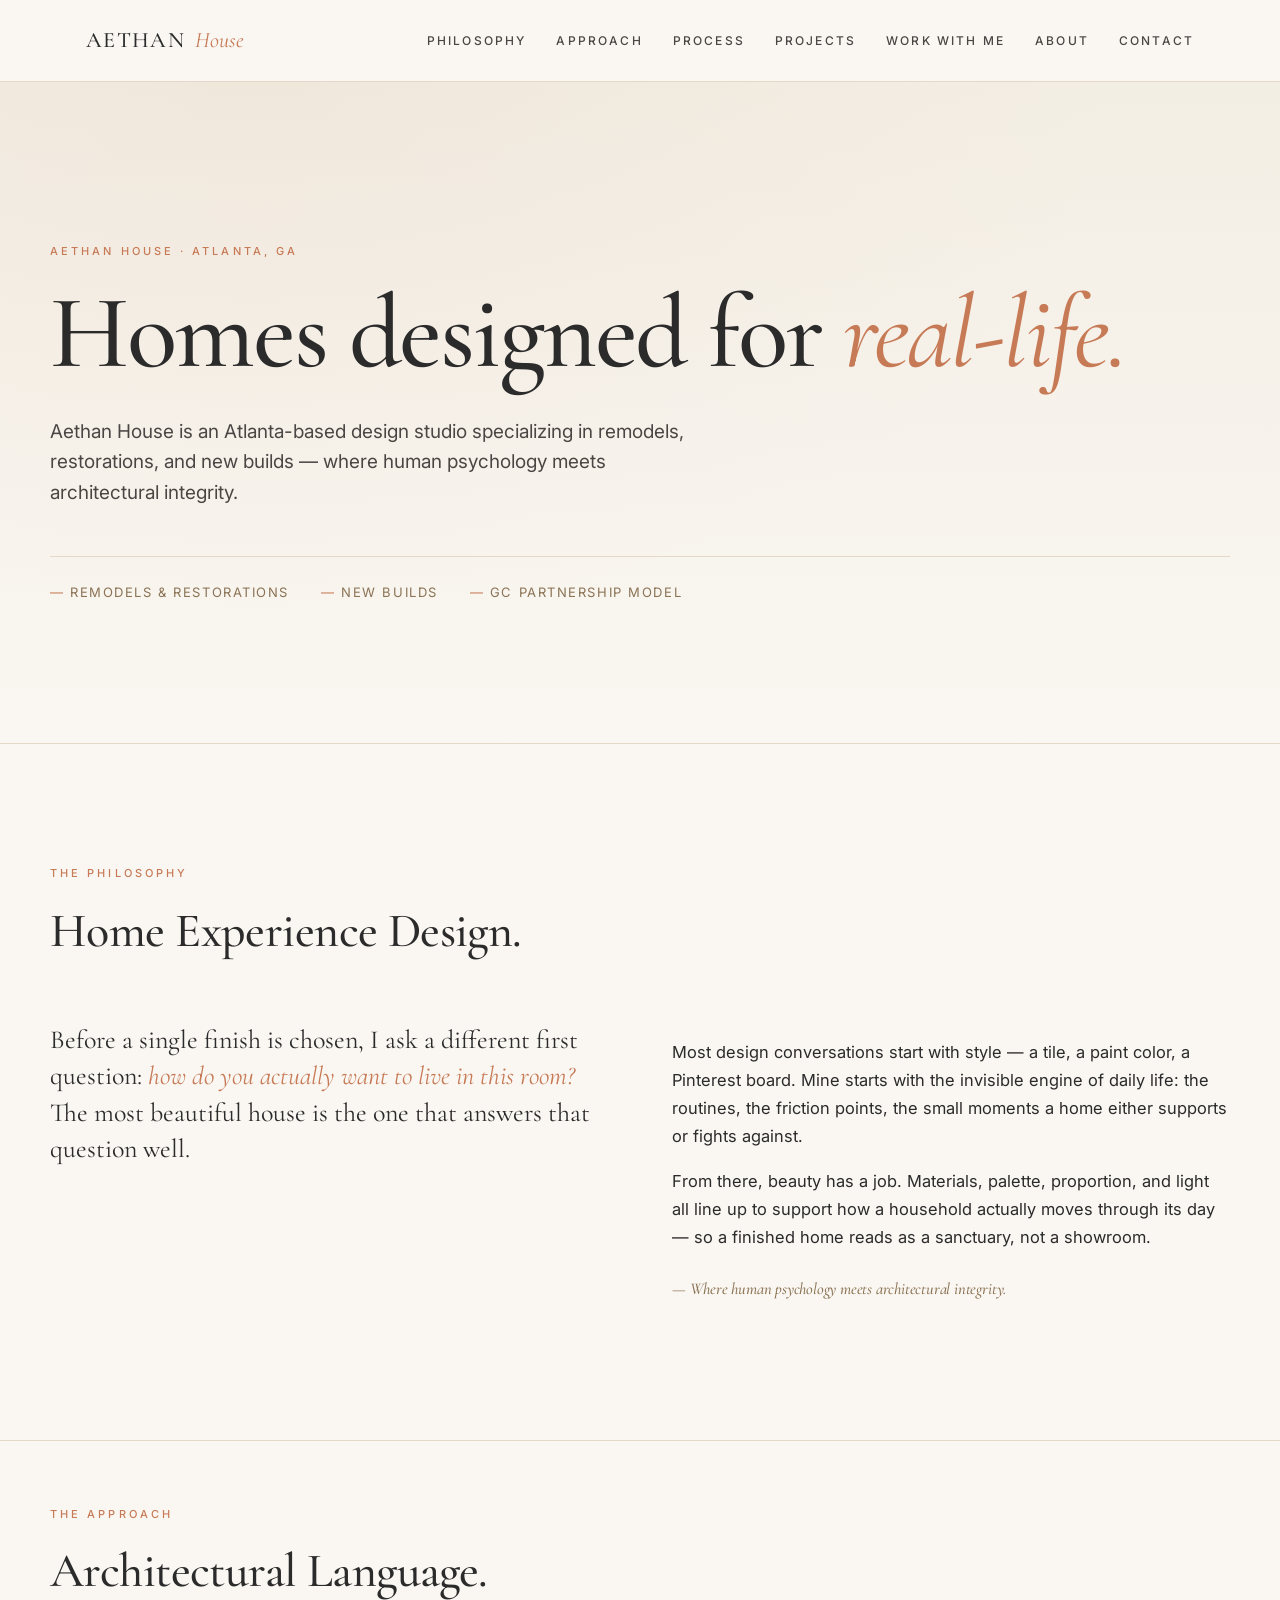
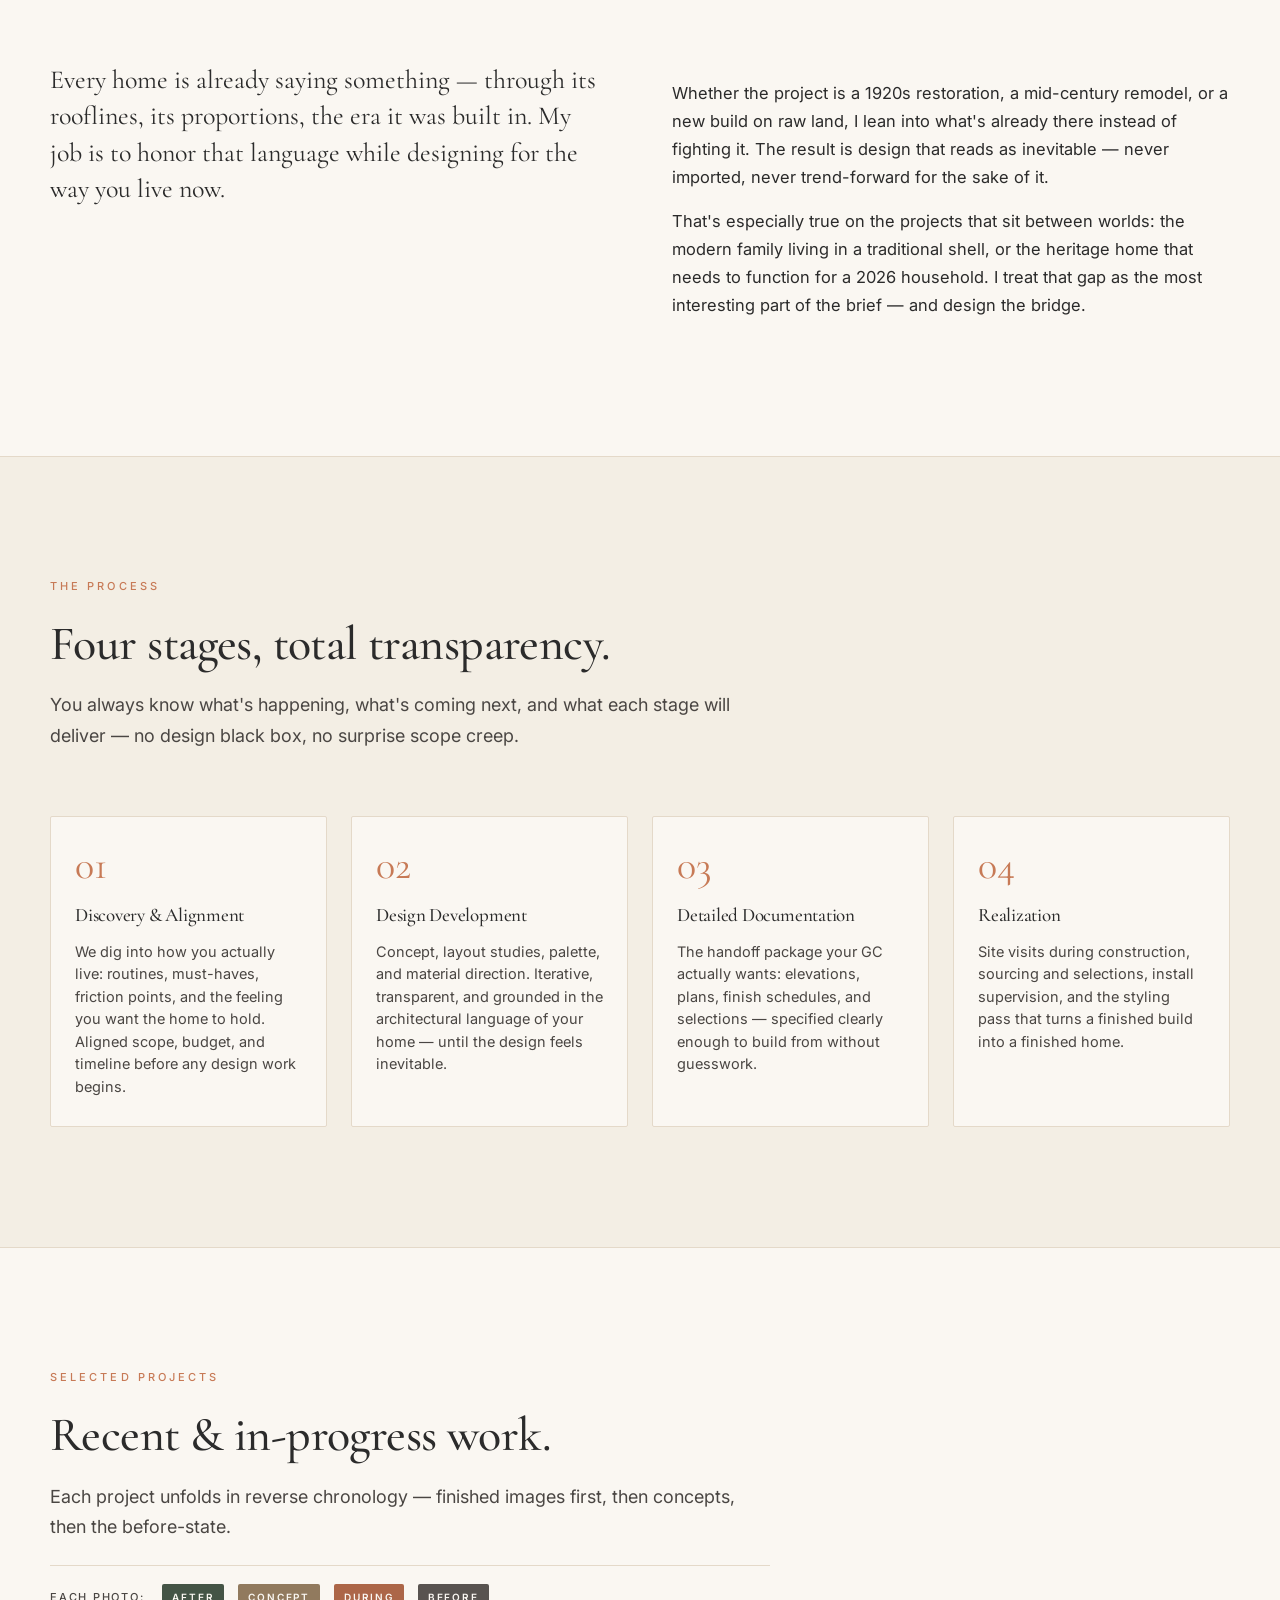
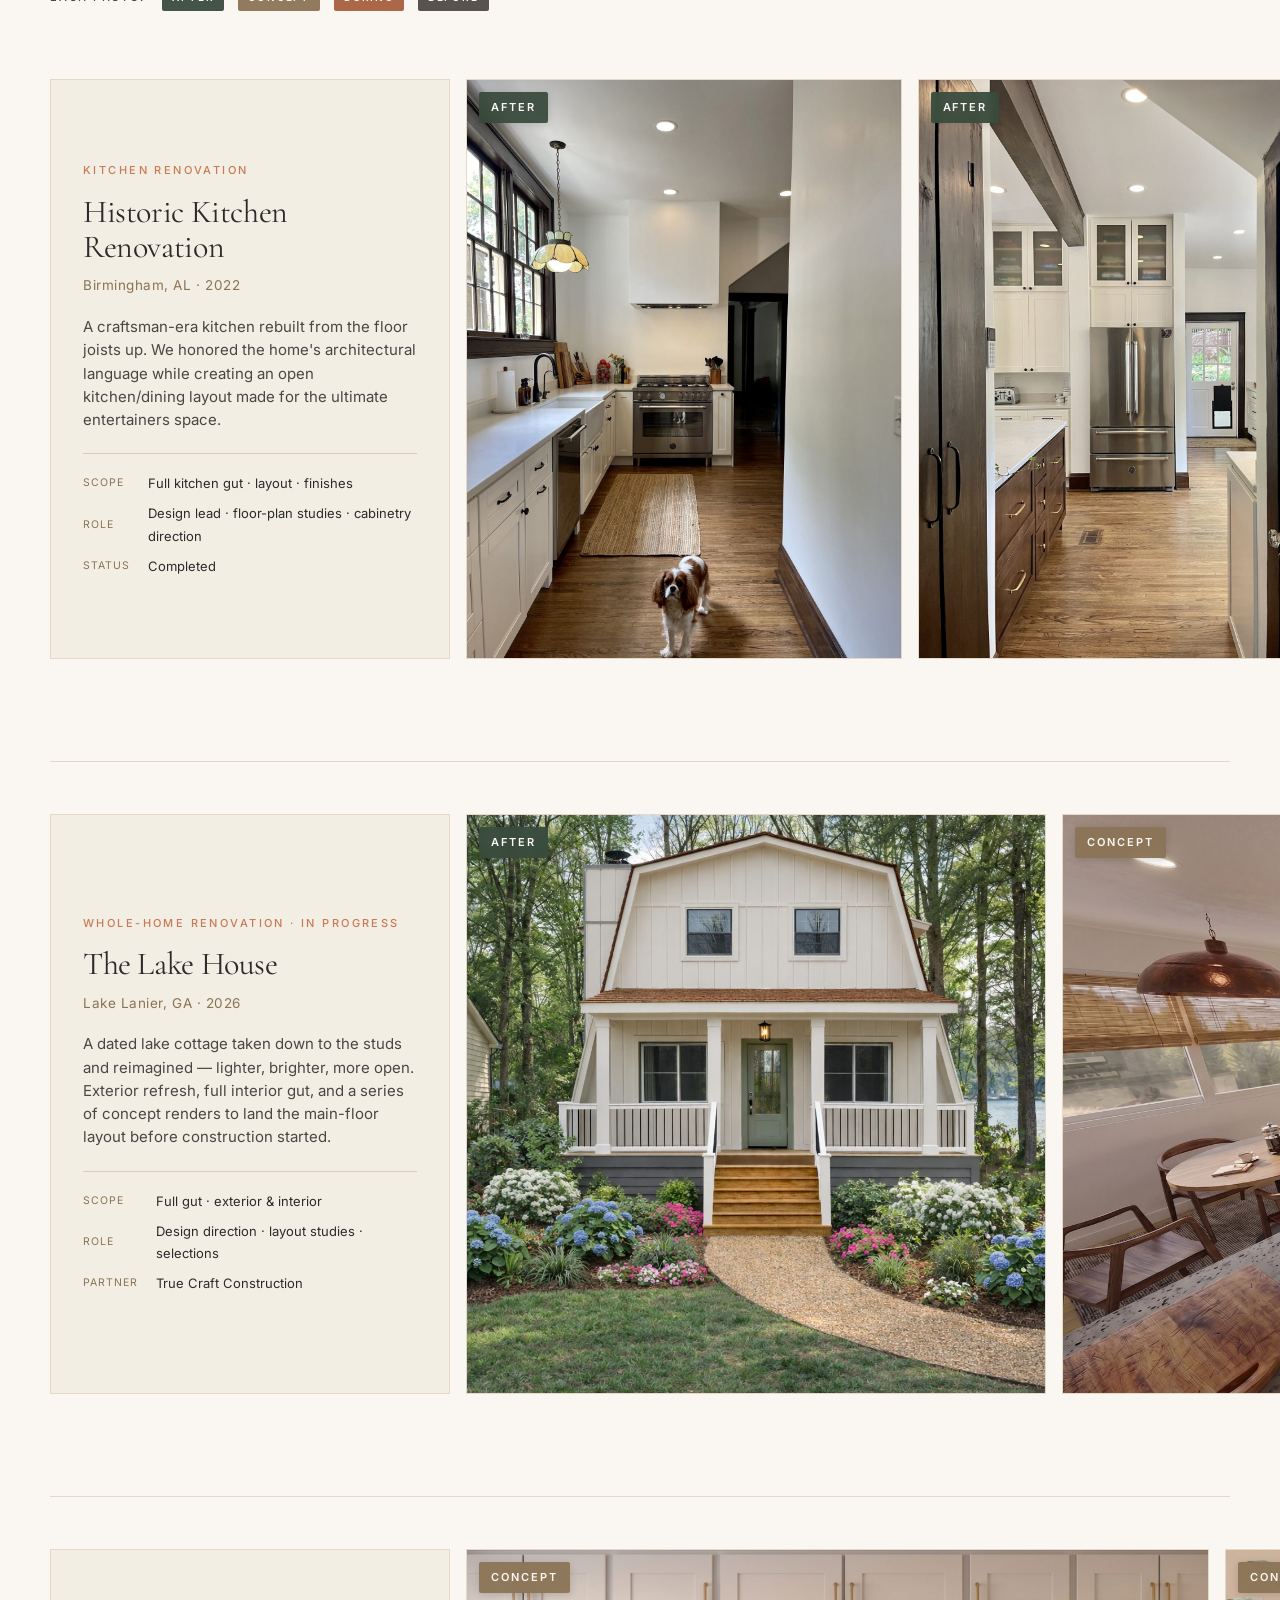
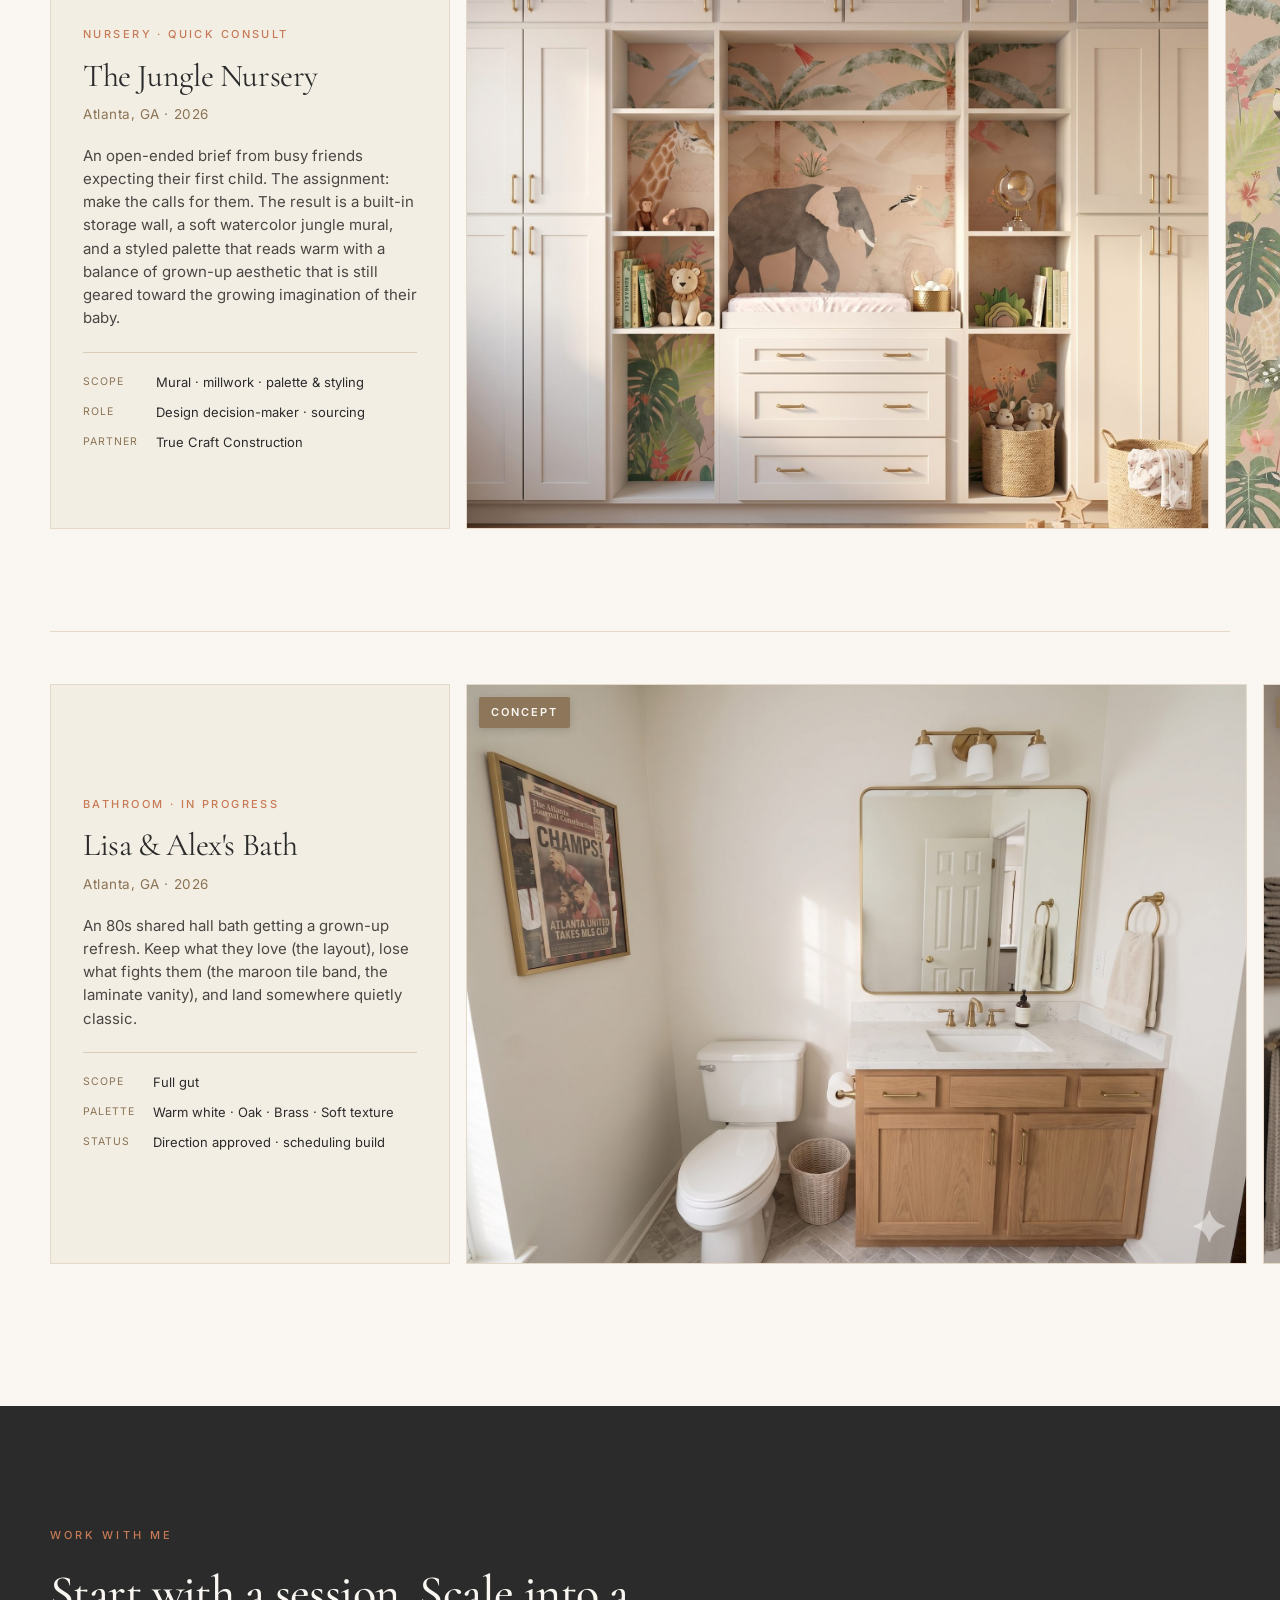
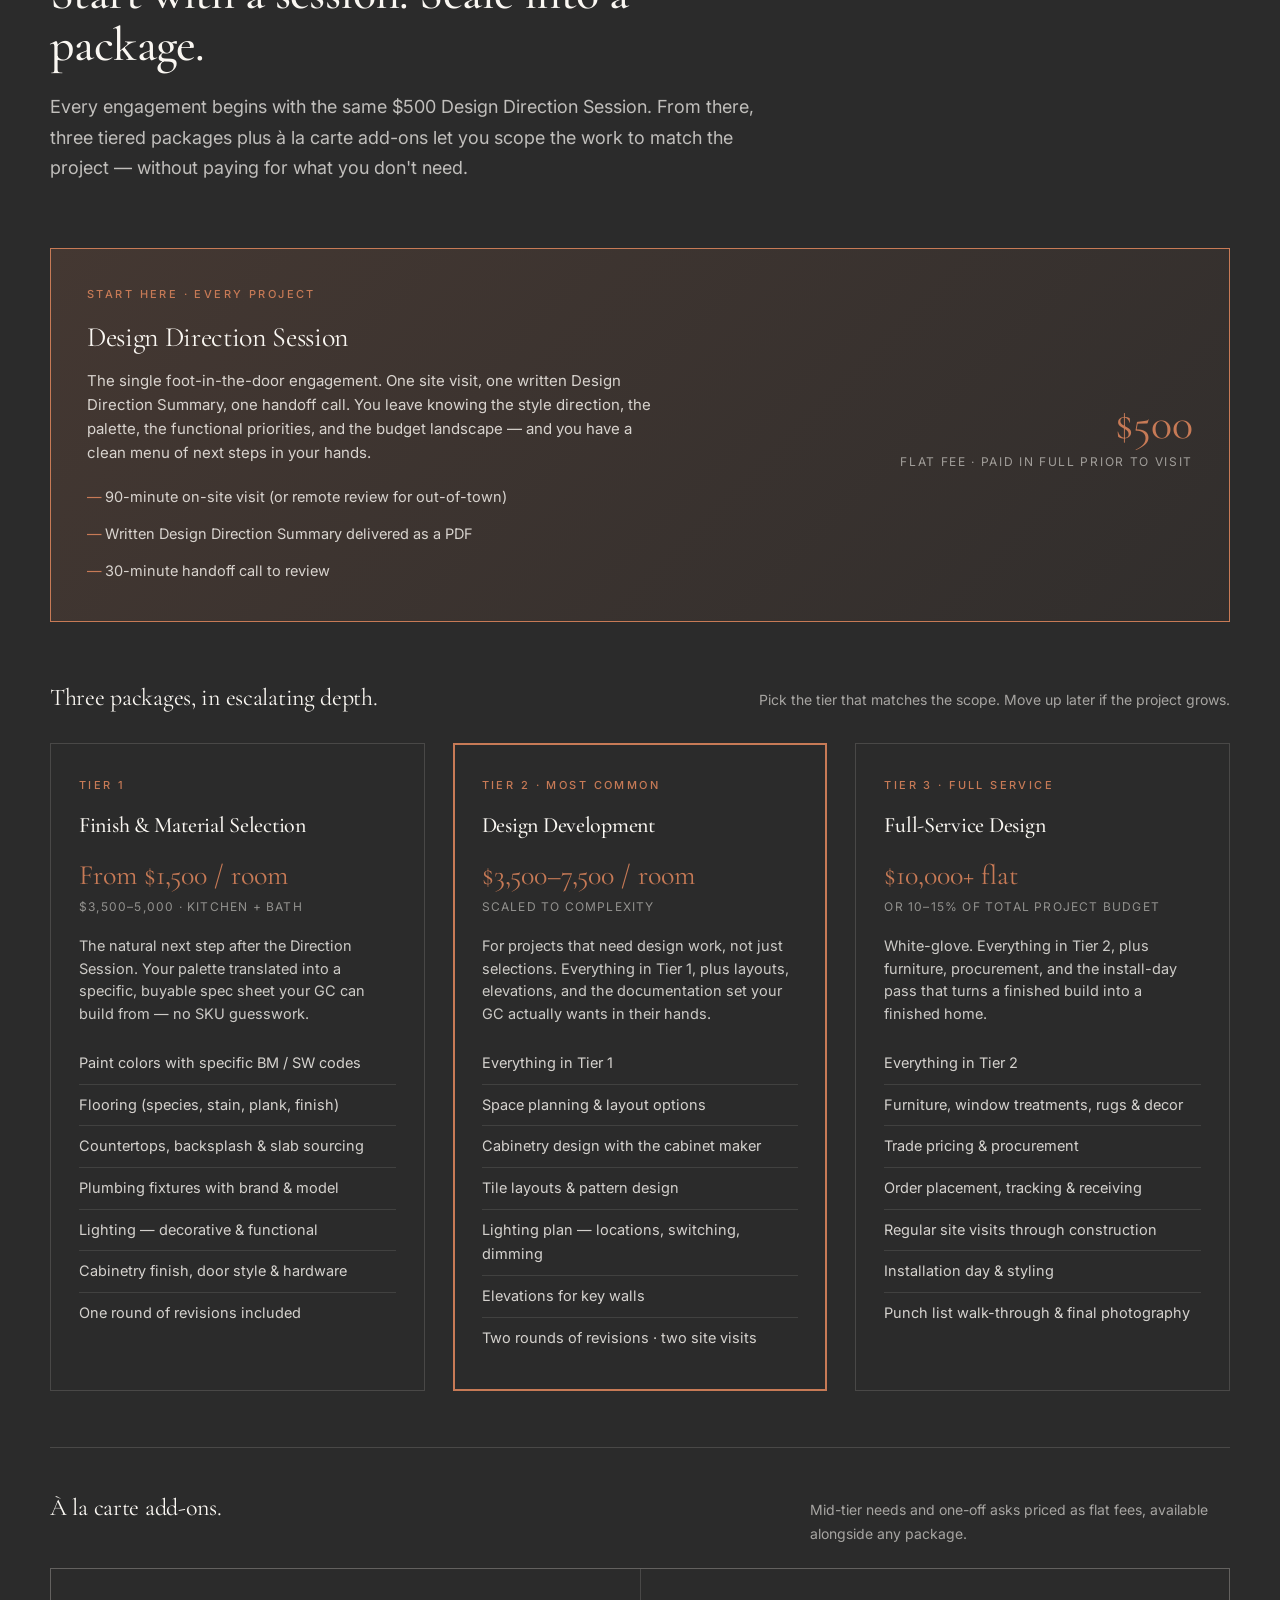
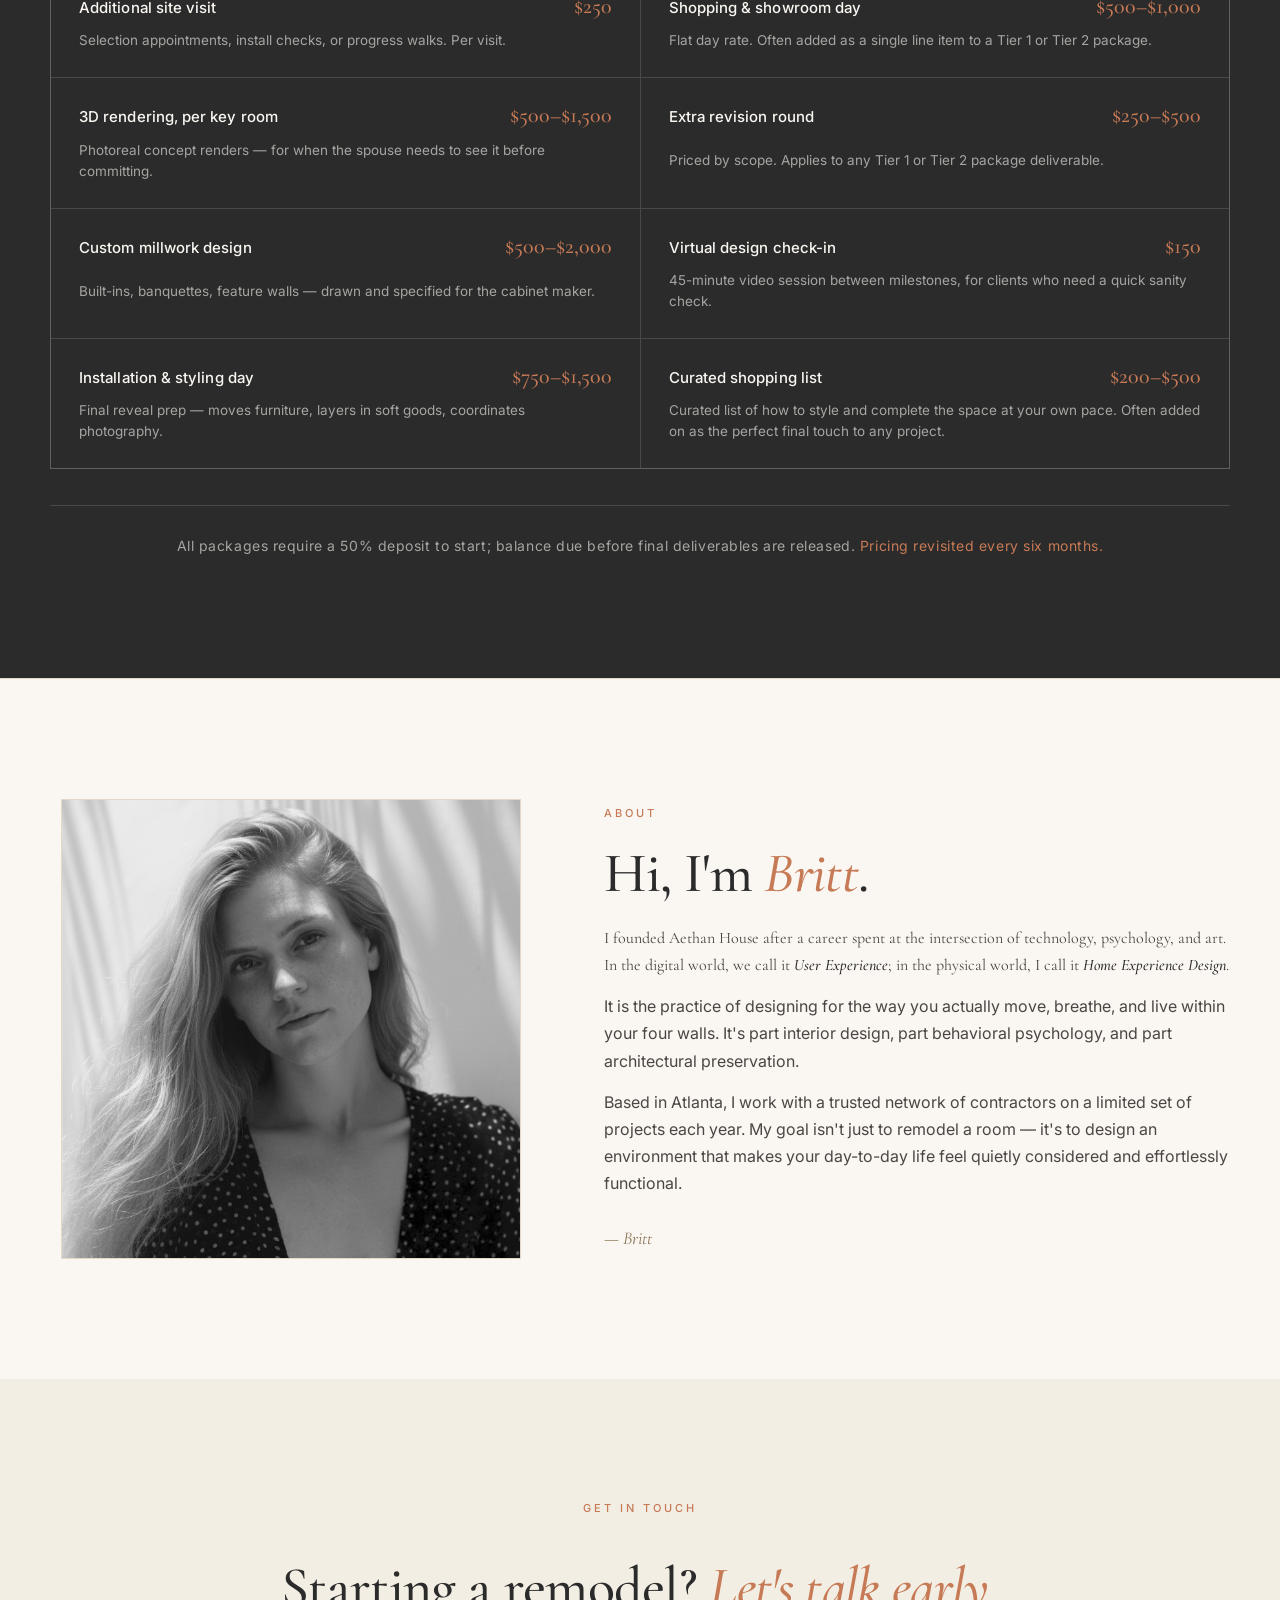
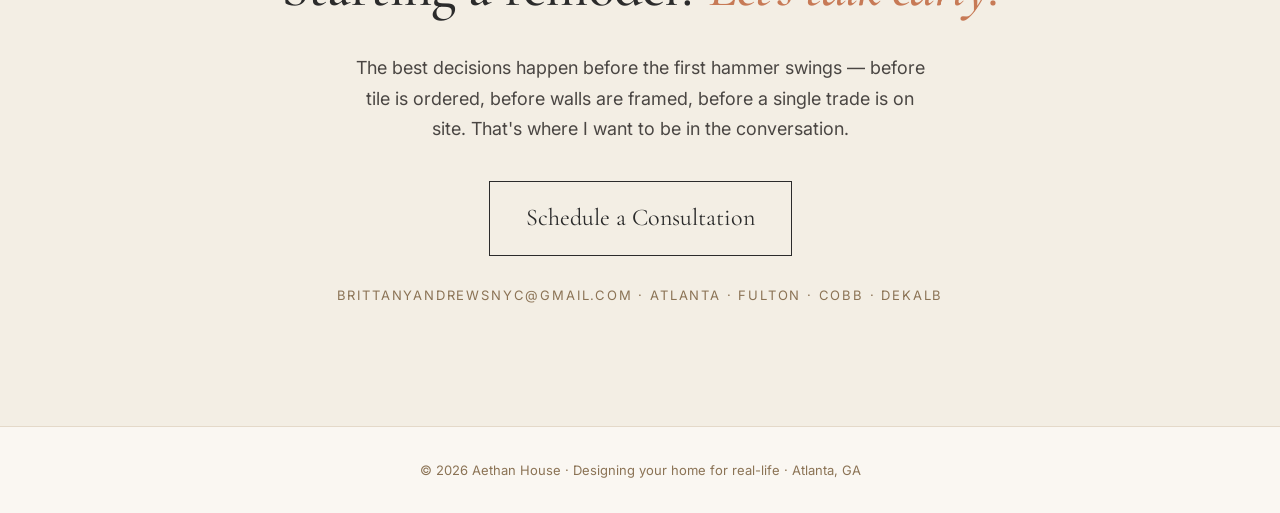
==== index.html @ a4732eaa "Initial commit via Netlify [skip ci]" ====
<!doctype html>
<html lang="en">
<head>
<meta charset="utf-8" />
<meta name="viewport" content="width=device-width, initial-scale=1" />
<title>Aethan House — Home Experience Design, Atlanta</title>
<meta name="description" content="Aethan House is an Atlanta-based design studio specializing in remodels, restorations, and new builds — where human psychology meets architectural integrity." />
<link rel="preconnect" href="https://fonts.googleapis.com">
<link rel="preconnect" href="https://fonts.gstatic.com" crossorigin>
<link href="https://fonts.googleapis.com/css2?family=Cormorant+Garamond:ital,wght@0,300;0,400;0,500;0,600;1,400;1,500&family=Inter:wght@300;400;500;600&display=swap" rel="stylesheet">
<style>
  :root {
    --cream: #FAF7F2;
    --cream-2: #F3EEE4;
    --ink: #2B2B2B;
    --ink-soft: #4A4643;
    --muted: #8B7355;
    --terracotta: #C77A56;
    --terracotta-deep: #A75E3E;
    --border: #E4D9C9;
    --line: #D9CDB9;
  }
  * { box-sizing: border-box; }
  html, body { margin: 0; padding: 0; }
  body {
    background: var(--cream);
    color: var(--ink);
    font-family: 'Inter', system-ui, -apple-system, sans-serif;
    font-weight: 400;
    font-size: 16.5px;
    line-height: 1.7;
    -webkit-font-smoothing: antialiased;
    text-rendering: optimizeLegibility;
  }
  h1, h2, h3, .serif {
    font-family: 'Cormorant Garamond', Georgia, serif;
    font-weight: 500;
    letter-spacing: -0.012em;
    color: var(--ink);
  }
  h1 { font-weight: 500; }
  h2 { font-weight: 500; }
  h3 { font-weight: 500; }
  a { color: inherit; }

  /* Nav */
  .nav {
    position: sticky; top: 0; z-index: 10;
    background: rgba(250, 247, 242, 0.92);
    backdrop-filter: saturate(1.2) blur(8px);
    border-bottom: 1px solid var(--border);
  }
  .nav-inner {
    max-width: 1180px; margin: 0 auto;
    padding: 22px 36px;
    display: flex; align-items: center; justify-content: space-between;
  }
  .brand {
    font-family: 'Cormorant Garamond', Georgia, serif;
    font-size: 22px; letter-spacing: 0.06em;
    text-decoration: none;
    color: var(--ink); font-weight: 500;
    text-transform: uppercase;
  }
  .brand em { color: var(--terracotta); font-style: italic; font-weight: 400; text-transform: none; letter-spacing: 0; margin-left: 4px; }
  .nav-links { display: flex; gap: 30px; font-size: 12px; letter-spacing: 0.18em; text-transform: uppercase; font-weight: 500; }
  .nav-links a { text-decoration: none; color: var(--ink-soft); transition: color 0.2s; }
  .nav-links a:hover { color: var(--terracotta); }
  @media (max-width: 640px) { .nav-links { display: none; } }

  /* Layout */
  section { padding: 120px 36px; }
  .wrap { max-width: 1180px; margin: 0 auto; }
  .wrap-narrow { max-width: 780px; margin: 0 auto; }

  .eyebrow {
    font-size: 11px; letter-spacing: 0.28em; text-transform: uppercase;
    color: var(--terracotta); font-weight: 500;
    margin-bottom: 22px;
  }

  /* Hero */
  .hero {
    padding: 160px 36px 140px;
    background:
      radial-gradient(ellipse at 20% 0%, rgba(199, 122, 86, 0.06), transparent 60%),
      linear-gradient(180deg, #F3EEE4 0%, var(--cream) 100%);
    border-bottom: 1px solid var(--border);
  }
  .hero h1 {
    font-size: clamp(52px, 8.5vw, 104px);
    line-height: 0.98;
    margin: 0 0 32px;
    font-weight: 500;
    letter-spacing: -0.02em;
  }
  .hero h1 em {
    font-style: italic;
    color: var(--terracotta);
    font-weight: 400;
  }
  .hero-sub {
    font-size: 19px; max-width: 640px;
    color: var(--ink-soft); margin: 0 0 48px;
    line-height: 1.6;
  }
  .hero-meta {
    display: flex; gap: 32px; flex-wrap: wrap;
    font-size: 13px; letter-spacing: 0.12em; text-transform: uppercase;
    color: var(--muted);
    padding-top: 24px; border-top: 1px solid var(--border);
  }
  .hero-meta span::before { content: "— "; color: var(--terracotta); }

  /* Section heads */
  .section-head { margin-bottom: 64px; max-width: 720px; }
  .section-head h2 {
    font-size: clamp(32px, 4.5vw, 48px);
    margin: 0 0 20px;
    line-height: 1.1;
  }
  .section-head p {
    font-size: 18px; color: var(--ink-soft); margin: 0;
  }

  /* About / Philosophy / Approach */
  .about { background: var(--cream); }
  .approach {
    background: var(--cream);
    border-top: 1px solid var(--border);
    padding-top: 64px;
  }
  .about-grid {
    display: grid; grid-template-columns: 1fr 1fr; gap: 64px;
  }
  @media (max-width: 720px) { .about-grid { grid-template-columns: 1fr; gap: 40px; } }
  .about-lead {
    font-family: 'Cormorant Garamond', Georgia, serif;
    font-size: 26px; line-height: 1.4;
    color: var(--ink);
  }
  .about-lead em { font-style: italic; color: var(--terracotta); }
  .about-body p + p { margin-top: 16px; }

  /* Process */
  .process { background: var(--cream-2); border-top: 1px solid var(--border); border-bottom: 1px solid var(--border); }
  .steps {
    display: grid; grid-template-columns: repeat(4, 1fr); gap: 24px;
    counter-reset: step;
  }
  @media (max-width: 900px) { .steps { grid-template-columns: repeat(2, 1fr); } }
  @media (max-width: 520px) { .steps { grid-template-columns: 1fr; } }
  .step {
    padding: 28px 24px;
    background: var(--cream);
    border: 1px solid var(--border);
    border-radius: 2px;
    position: relative;
  }
  .step-num {
    font-family: 'Cormorant Garamond', Georgia, serif;
    font-size: 40px; color: var(--terracotta);
    line-height: 1; margin-bottom: 14px;
    font-weight: 400;
  }
  .step h3 { font-size: 19px; margin: 0 0 10px; }
  .step p { font-size: 14.5px; color: var(--ink-soft); margin: 0; line-height: 1.55; }

  /* Projects */
  .projects { background: var(--cream); }
  .project-grid {
    display: grid; grid-template-columns: repeat(2, 1fr); gap: 40px;
  }
  @media (max-width: 760px) { .project-grid { grid-template-columns: 1fr; } }
  .project {
    background: var(--cream-2);
    border: 1px solid var(--border);
    overflow: hidden;
    transition: transform 0.3s, box-shadow 0.3s;
  }
  .project:hover { transform: translateY(-2px); box-shadow: 0 14px 40px -20px rgba(43,43,43,0.25); }
  .project-visual {
    height: 260px;
    background: linear-gradient(135deg, #E8D9C4 0%, #C9BBA0 100%);
    position: relative; overflow: hidden;
  }
  .project-visual svg { width: 100%; height: 100%; display: block; }
  .project-body { padding: 28px 28px 32px; }
  .project-tag {
    font-size: 11px; letter-spacing: 0.22em; text-transform: uppercase;
    color: var(--terracotta); margin-bottom: 10px; font-weight: 500;
  }
  .project h3 { font-size: 24px; margin: 0 0 10px; }
  .project .where {
    font-size: 13.5px; color: var(--muted);
    letter-spacing: 0.04em; margin-bottom: 16px;
  }
  .project p { font-size: 15px; color: var(--ink-soft); margin: 0; }
  .project-kv {
    margin-top: 20px; padding-top: 20px;
    border-top: 1px solid var(--line);
    display: grid; grid-template-columns: auto 1fr; gap: 6px 18px;
    font-size: 13px;
  }
  .project-kv dt { color: var(--muted); letter-spacing: 0.08em; text-transform: uppercase; font-size: 11px; align-self: center; }
  .project-kv dd { margin: 0; color: var(--ink); }

  /* Placeholder project card */
  .project.placeholder {
    border: 1px dashed var(--line);
    background: transparent;
  }
  .project.placeholder .project-visual {
    height: 180px;
    background: transparent;
    display: flex; align-items: center; justify-content: center;
    border-bottom: 1px dashed var(--line);
  }
  .project.placeholder .project-visual::after {
    content: "+";
    font-family: 'Cormorant Garamond', Georgia, serif; font-size: 48px;
    color: var(--line);
  }
  .project.placeholder h3 { color: var(--muted); }

  /* Featured project (full-width hero + gallery) */
  .featured {
    margin-bottom: 96px;
  }
  .featured:last-of-type { margin-bottom: 0; }
  .featured-top {
    display: grid; grid-template-columns: 1.25fr 1fr; gap: 48px;
    align-items: stretch;
  }
  @media (max-width: 880px) { .featured-top { grid-template-columns: 1fr; gap: 28px; } }
  .featured-hero {
    aspect-ratio: 4 / 3;
    overflow: hidden;
    background: var(--cream-2);
    border: 1px solid var(--border);
    position: relative;
  }
  .featured-hero img {
    width: 100%; height: 100%; object-fit: cover; display: block;
    transition: transform 0.6s ease;
  }
  .featured-hero:hover img { transform: scale(1.02); }
  .featured-meta {
    display: flex; flex-direction: column; justify-content: center;
    padding: 8px 0;
  }
  .featured-meta .project-tag {
    font-size: 11px; letter-spacing: 0.22em; text-transform: uppercase;
    color: var(--terracotta); margin-bottom: 14px; font-weight: 500;
  }
  .featured-meta h3 {
    font-family: 'Cormorant Garamond', Georgia, serif;
    font-size: clamp(28px, 3.5vw, 40px); line-height: 1.1;
    margin: 0 0 12px; font-weight: 400;
  }
  .featured-meta .where {
    font-size: 14px; color: var(--muted);
    letter-spacing: 0.04em; margin-bottom: 20px;
  }
  .featured-meta p {
    font-size: 16px; color: var(--ink-soft); margin: 0 0 24px;
  }
  .featured-meta dl {
    margin: 0; padding-top: 20px; border-top: 1px solid var(--line);
    display: grid; grid-template-columns: auto 1fr; gap: 10px 22px;
    font-size: 14px;
  }
  .featured-meta dt {
    color: var(--muted); letter-spacing: 0.1em;
    text-transform: uppercase; font-size: 11px; align-self: center;
  }
  .featured-meta dd { margin: 0; color: var(--ink); }
  .featured-gallery {
    margin-top: 28px;
    display: grid; grid-template-columns: repeat(4, 1fr); gap: 12px;
  }
  @media (max-width: 720px) { .featured-gallery { grid-template-columns: repeat(2, 1fr); } }
  .featured-gallery .thumb {
    aspect-ratio: 4 / 3;
    overflow: hidden; background: var(--cream-2);
    border: 1px solid var(--border);
    cursor: pointer;
    position: relative;
  }

  /* Stage tag — pinned to upper-left of every project photo */
  .stage-tag {
    position: absolute; top: 10px; left: 10px;
    z-index: 2;
    font-family: 'Inter', sans-serif;
    font-size: 10px; letter-spacing: 0.18em; text-transform: uppercase;
    font-weight: 600;
    padding: 5px 10px;
    color: var(--cream);
    background: rgba(43, 43, 43, 0.88);
    backdrop-filter: blur(4px);
    border-radius: 2px;
    pointer-events: none;
    box-shadow: 0 2px 8px rgba(0,0,0,0.15);
  }
  .stage-tag.before  { background: rgba(74, 70, 67, 0.92); }   /* warm charcoal */
  .stage-tag.during  { background: rgba(167, 94, 62, 0.94); }  /* deep terracotta */
  .stage-tag.concept { background: rgba(139, 115, 85, 0.94); } /* clay / muted */
  .stage-tag.after   { background: rgba(57, 75, 60, 0.94); }   /* deep moss */
  .featured-hero .stage-tag {
    top: 14px; left: 14px;
    font-size: 11px; padding: 6px 12px;
  }

  /* Stage legend — small key in projects section head */
  .stage-legend {
    display: flex; gap: 14px; flex-wrap: wrap;
    margin-top: 22px; padding-top: 18px;
    border-top: 1px solid var(--border);
    font-size: 11px; letter-spacing: 0.14em; text-transform: uppercase;
    color: var(--muted); font-weight: 500;
    align-items: center;
  }
  .stage-legend .legend-label {
    color: var(--ink-soft); margin-right: 4px;
    letter-spacing: 0.16em;
  }
  .stage-legend .stage-tag {
    position: static; box-shadow: none; backdrop-filter: none;
  }

  /* ===== Horizontal-scroll project gallery ===== */
  .featured {
    margin-bottom: 80px;
    position: relative;
  }
  .featured:last-of-type { margin-bottom: 0; }

  .scroll-rail {
    /* Break out of .wrap so the rail extends to the right viewport edge */
    margin-right: calc((100vw - 100%) / -2);
  }

  .scroll-track {
    display: flex;
    gap: 16px;
    overflow-x: auto;
    overflow-y: visible;
    scroll-snap-type: x mandatory;
    scroll-padding-left: 0;
    padding: 4px 32px 22px 0;
    scrollbar-width: thin;
    scrollbar-color: rgba(199, 122, 86, 0.45) transparent;
    -webkit-overflow-scrolling: touch;
    scroll-behavior: smooth;
  }
  .scroll-track::-webkit-scrollbar { height: 7px; }
  .scroll-track::-webkit-scrollbar-thumb {
    background: rgba(199,122,86,0.4);
    border-radius: 4px;
  }
  .scroll-track::-webkit-scrollbar-thumb:hover {
    background: rgba(199,122,86,0.75);
  }
  .scroll-track::-webkit-scrollbar-track { background: transparent; }

  .scroll-item {
    flex: 0 0 auto;
    scroll-snap-align: start;
    position: relative;
  }

  /* Unified card height across the whole rail */
  .scroll-track { --rail-h: 580px; }
  @media (max-width: 760px) { .scroll-track { --rail-h: 420px; } }
  @media (max-width: 480px) { .scroll-track { --rail-h: 360px; } }

  /* Image card — natural aspect ratio, locked height */
  .scroll-item.image {
    height: var(--rail-h);
    width: auto;
    background: var(--cream-2);
    overflow: hidden;
    border: 1px solid var(--border);
  }
  .scroll-item.image img {
    display: block;
    height: 100%;
    width: auto;
    max-width: none;
    /* natural aspect ratio retained */
  }
  /* Drop the legacy size modifiers — natural width handles all ratios now */
  .scroll-item.image.landscape,
  .scroll-item.image.wide { width: auto; }

  /* Meta card — project title, description, scope */
  .scroll-item.meta {
    width: 400px;
    height: var(--rail-h);
    padding: 36px 32px;
    background: var(--cream-2);
    border: 1px solid var(--border);
    display: flex; flex-direction: column; justify-content: center;
  }
  .scroll-item.meta .project-tag {
    font-size: 11px; letter-spacing: 0.22em; text-transform: uppercase;
    color: var(--terracotta); margin-bottom: 14px; font-weight: 500;
  }
  .scroll-item.meta h3 {
    font-family: 'Cormorant Garamond', Georgia, serif;
    font-size: 32px; line-height: 1.1;
    margin: 0 0 10px; font-weight: 400;
  }
  .scroll-item.meta .where {
    font-size: 13.5px; color: var(--muted);
    letter-spacing: 0.04em; margin-bottom: 18px;
  }
  .scroll-item.meta p {
    font-size: 15px; color: var(--ink-soft);
    margin: 0 0 22px; line-height: 1.55;
  }
  .scroll-item.meta dl {
    margin: 0; padding-top: 18px; border-top: 1px solid var(--line);
    display: grid; grid-template-columns: auto 1fr; gap: 8px 18px;
    font-size: 13px;
  }
  .scroll-item.meta dt {
    color: var(--muted); letter-spacing: 0.1em;
    text-transform: uppercase; font-size: 10.5px; align-self: center;
  }
  .scroll-item.meta dd { margin: 0; color: var(--ink); }

  /* Narrative card — large pull-text panels between images */
  .scroll-item.narrative {
    width: 420px;
    height: var(--rail-h);
    padding: 40px 36px;
    background: var(--cream);
    border: 1px solid var(--border);
    display: flex; flex-direction: column; justify-content: center;
  }
  .scroll-item.narrative .narrative-eyebrow {
    font-size: 11px; letter-spacing: 0.22em; text-transform: uppercase;
    color: var(--terracotta); margin-bottom: 18px; font-weight: 500;
  }
  .scroll-item.narrative p {
    font-family: 'Cormorant Garamond', Georgia, serif;
    font-size: 22px; line-height: 1.4;
    margin: 0; color: var(--ink);
    font-weight: 400;
  }
  .scroll-item.narrative cite {
    display: block; margin-top: 18px;
    font-family: 'Inter', sans-serif; font-style: normal;
    font-size: 12px; letter-spacing: 0.08em;
    color: var(--muted);
  }

  /* Placeholder card — for "install photos coming" */
  .scroll-item.placeholder {
    width: 320px;
    height: var(--rail-h);
    border: 1px dashed var(--line);
    background: transparent;
    display: flex; align-items: center; justify-content: center;
    text-align: center; padding: 24px;
  }
  .scroll-item.placeholder span {
    color: var(--muted); font-size: 12px;
    letter-spacing: 0.16em; text-transform: uppercase;
    line-height: 1.7;
  }

  /* Mobile sizing */
  @media (max-width: 760px) {
    .scroll-item.image          { width: 280px; }
    .scroll-item.image.landscape{ width: 320px; }
    .scroll-item.image.wide     { width: 360px; }
    .scroll-item.meta           { width: 280px; padding: 28px 24px; }
    .scroll-item.meta h3        { font-size: 26px; }
    .scroll-item.narrative      { width: 280px; padding: 28px 24px; }
    .scroll-item.narrative p    { font-size: 18px; }
    .scroll-item.placeholder    { width: 240px; }
    .scroll-track               { padding-right: 24px; }
  }

  /* Stage-tag stays pinned to image cards in the rail */
  .scroll-item.image .stage-tag {
    top: 12px; left: 12px;
    font-size: 11px; padding: 6px 12px;
  }

  /* Project divider between rails */
  .featured + .featured { margin-top: 0; }
  .featured-gallery .thumb img {
    width: 100%; height: 100%; object-fit: cover; display: block;
    transition: transform 0.4s ease, opacity 0.3s ease;
    opacity: 0.94;
  }
  .featured-gallery .thumb:hover img { transform: scale(1.04); opacity: 1; }
  .featured-divider {
    width: 100%; height: 1px;
    background: var(--border);
    margin: 48px 0;
  }

  /* (lightbox styles removed — replaced by inline horizontal scroll rails) */

  /* Smaller project cards row */
  .project-row {
    display: grid; grid-template-columns: repeat(2, 1fr); gap: 32px;
    margin-top: 64px;
    padding-top: 64px;
    border-top: 1px solid var(--border);
  }
  @media (max-width: 760px) { .project-row { grid-template-columns: 1fr; } }
  .project-row-head {
    grid-column: 1 / -1;
    margin-bottom: 8px;
  }
  .project-row-head .eyebrow {
    margin-bottom: 8px;
  }
  .project-row-head h3 {
    font-family: 'Cormorant Garamond', Georgia, serif;
    font-size: 26px; margin: 0; font-weight: 400;
  }

  /* Offer */
  .offer {
    background: var(--ink);
    color: var(--cream);
  }
  .offer h2 { color: var(--cream); }
  .offer .section-head p { color: rgba(250, 247, 242, 0.72); }
  .offer-grid {
    display: grid; grid-template-columns: repeat(3, 1fr); gap: 28px;
  }
  @media (max-width: 960px) { .offer-grid { grid-template-columns: 1fr; gap: 24px; } }
  .offer-card {
    padding: 32px 28px;
    border: 1px solid rgba(250, 247, 242, 0.14);
    display: flex; flex-direction: column;
  }
  .offer-card.featured-tier {
    border-color: var(--terracotta);
    box-shadow: 0 0 0 1px var(--terracotta) inset;
  }
  .offer-card .tier-tag {
    font-size: 11px; letter-spacing: 0.22em; text-transform: uppercase;
    color: var(--terracotta); margin-bottom: 12px; font-weight: 500;
  }
  .offer-card h3 {
    color: var(--cream); font-size: 22px; margin: 0 0 6px;
  }
  .offer-card .price {
    font-family: 'Cormorant Garamond', Georgia, serif; font-size: 28px;
    color: var(--terracotta); margin: 10px 0 6px; line-height: 1.1;
  }
  .offer-card .price-sub {
    font-size: 12px; letter-spacing: 0.1em; text-transform: uppercase;
    color: rgba(250, 247, 242, 0.5); margin-bottom: 18px;
  }
  .offer-card .lede {
    font-size: 14.5px; color: rgba(250, 247, 242, 0.78);
    margin: 0 0 18px; line-height: 1.55;
  }
  .offer-card ul {
    list-style: none; padding: 0; margin: 0;
    font-size: 14.5px; color: rgba(250, 247, 242, 0.82);
  }
  .offer-card li { padding: 8px 0; border-top: 1px solid rgba(250, 247, 242, 0.1); }
  .offer-card li:first-child { border-top: none; }
  .offer-note {
    margin-top: 36px; padding-top: 28px;
    border-top: 1px solid rgba(250, 247, 242, 0.14);
    text-align: center;
    font-size: 14px; color: rgba(250, 247, 242, 0.6);
    letter-spacing: 0.04em;
  }
  .offer-note em { color: var(--terracotta); font-style: normal; }

  /* Entry tier — "Start Here" hero card spanning full width */
  .offer-entry {
    margin-bottom: 32px;
    padding: 36px 36px 32px;
    background: linear-gradient(135deg, rgba(199,122,86,0.16), rgba(199,122,86,0.04));
    border: 1px solid var(--terracotta);
    display: grid; grid-template-columns: 1.2fr 1fr; gap: 36px;
    align-items: center;
  }
  @media (max-width: 760px) {
    .offer-entry { grid-template-columns: 1fr; gap: 20px; padding: 28px; }
  }
  .offer-entry .tier-tag {
    font-size: 11px; letter-spacing: 0.22em; text-transform: uppercase;
    color: var(--terracotta); margin-bottom: 10px; font-weight: 500;
  }
  .offer-entry h3 {
    font-family: 'Cormorant Garamond', Georgia, serif;
    color: var(--cream); font-size: 28px; margin: 0 0 8px; font-weight: 400;
  }
  .offer-entry .entry-price {
    font-family: 'Cormorant Garamond', Georgia, serif;
    font-size: 44px; color: var(--terracotta); line-height: 1;
    margin: 0 0 6px;
  }
  .offer-entry .entry-sub {
    font-size: 12px; letter-spacing: 0.14em; text-transform: uppercase;
    color: rgba(250, 247, 242, 0.55);
  }
  .offer-entry p {
    color: rgba(250, 247, 242, 0.82);
    font-size: 15px; line-height: 1.6; margin: 0;
  }
  .offer-entry ul {
    list-style: none; padding: 0; margin: 14px 0 0;
    font-size: 14.5px; color: rgba(250, 247, 242, 0.82);
  }
  .offer-entry li {
    padding: 6px 0 6px 18px; position: relative;
  }
  .offer-entry li::before {
    content: "—"; color: var(--terracotta); position: absolute; left: 0;
  }

  /* Tier-grid heading row */
  .tier-band {
    margin-top: 56px; margin-bottom: 24px;
    display: flex; align-items: baseline; justify-content: space-between;
    gap: 24px; flex-wrap: wrap;
  }
  .tier-band h3 {
    font-family: 'Cormorant Garamond', Georgia, serif;
    color: var(--cream); font-size: 24px; margin: 0; font-weight: 400;
  }
  .tier-band p {
    color: rgba(250, 247, 242, 0.6); font-size: 14px; margin: 0;
  }

  /* À la carte table */
  .alacarte {
    margin-top: 56px;
    border-top: 1px solid rgba(250, 247, 242, 0.14);
    padding-top: 40px;
  }
  .alacarte-head {
    display: flex; align-items: baseline; justify-content: space-between;
    flex-wrap: wrap; gap: 16px; margin-bottom: 22px;
  }
  .alacarte-head h3 {
    font-family: 'Cormorant Garamond', Georgia, serif;
    color: var(--cream); font-size: 24px; margin: 0; font-weight: 400;
  }
  .alacarte-head p {
    color: rgba(250, 247, 242, 0.6); font-size: 14px; margin: 0;
    max-width: 420px;
  }
  /* À la carte — shoppable card grid */
  .alacarte-shop {
    display: grid;
    grid-template-columns: repeat(2, 1fr);
    gap: 1px;
    background: rgba(250, 247, 242, 0.14);
    border: 1px solid rgba(250, 247, 242, 0.14);
  }
  @media (max-width: 760px) { .alacarte-shop { grid-template-columns: 1fr; } }

  .shop-card {
    background: var(--ink);
    padding: 26px 28px;
    display: grid;
    grid-template-columns: 1fr auto;
    gap: 4px 24px;
    align-items: baseline;
    transition: background 0.2s ease;
    position: relative;
  }
  .shop-card:hover {
    background: rgba(199, 122, 86, 0.07);
  }
  .shop-card .shop-name {
    font-family: 'Inter', sans-serif;
    color: var(--cream);
    font-size: 15px; font-weight: 500;
    letter-spacing: 0.005em;
    grid-column: 1;
  }
  .shop-card .shop-price {
    font-family: 'Cormorant Garamond', Georgia, serif;
    color: var(--terracotta);
    font-size: 22px; font-weight: 500;
    white-space: nowrap;
    grid-column: 2;
    line-height: 1;
  }
  .shop-card .shop-note {
    grid-column: 1 / -1;
    color: rgba(250, 247, 242, 0.6);
    font-size: 13.5px; line-height: 1.55;
    margin: 6px 0 0;
  }

  /* About Me — the human behind the work */
  .about-me {
    background: var(--cream);
    border-top: 1px solid var(--border);
  }
  .about-me-grid {
    display: grid;
    grid-template-columns: 1fr 1.3fr;
    gap: 72px;
    align-items: center;
  }
  @media (max-width: 760px) {
    .about-me-grid { grid-template-columns: 1fr; gap: 40px; }
  }
  .about-me-portrait {
    aspect-ratio: 1 / 1;
    overflow: hidden;
    background: var(--cream-2);
    border: 1px solid var(--border);
    max-width: 460px;
    margin: 0 auto;
    width: 100%;
    position: relative;
  }
  .about-me-portrait img {
    width: 100%; height: 100%; object-fit: cover; display: block;
  }
  .about-me-body h2 {
    font-size: clamp(36px, 5.5vw, 56px);
    margin: 0 0 24px;
    line-height: 1;
  }
  .about-me-body h2 em {
    font-style: italic;
    color: var(--terracotta);
  }
  .about-me-lead {
    font-family: 'Cormorant Garamond', Georgia, serif;
    font-size: 24px; line-height: 1.4;
    margin: 0 0 22px;
    color: var(--ink);
    font-weight: 400;
  }
  .about-me-lead em {
    font-style: italic;
    color: var(--terracotta);
    font-weight: 500;
  }
  .about-me-body p {
    font-size: 16px; color: var(--ink-soft);
    margin: 0 0 14px; line-height: 1.7;
  }
  .about-me-body p em {
    font-style: italic;
    color: var(--ink);
    font-weight: 500;
  }
  .about-me-sig {
    margin-top: 26px;
    font-family: 'Cormorant Garamond', Georgia, serif;
    font-style: italic;
    font-size: 18px;
    color: var(--muted);
  }

  /* Contact */
  .contact { background: var(--cream-2); text-align: center; }
  .contact h2 { font-size: clamp(36px, 5vw, 56px); margin: 0 0 18px; }
  .contact h2 em { font-style: italic; color: var(--terracotta); }
  .contact p { font-size: 18px; color: var(--ink-soft); max-width: 580px; margin: 0 auto 36px; }
  .contact-email {
    display: inline-block;
    font-family: 'Cormorant Garamond', Georgia, serif;
    font-size: 24px;
    color: var(--ink);
    text-decoration: none;
    padding: 16px 36px;
    border: 1px solid var(--ink);
    transition: background 0.2s, color 0.2s;
  }
  .contact-email:hover { background: var(--ink); color: var(--cream); }
  .contact-sub {
    margin-top: 28px; font-size: 13px; letter-spacing: 0.14em;
    text-transform: uppercase; color: var(--muted);
  }

  /* Footer */
  footer {
    padding: 32px; text-align: center;
    font-size: 13px; color: var(--muted);
    border-top: 1px solid var(--border);
    background: var(--cream);
  }

  .divider {
    width: 60px; height: 1px; background: var(--terracotta);
    margin: 0 0 28px;
  }

  /* ===== Mobile nav toggle (hamburger) ===== */
  .nav-toggle {
    display: none;
    background: none; border: none;
    width: 36px; height: 36px;
    padding: 6px 4px;
    cursor: pointer;
    flex-direction: column; justify-content: space-between;
    margin-left: auto;
  }
  .nav-toggle span {
    display: block; width: 100%; height: 1.5px;
    background: var(--ink);
    transition: transform 0.25s ease, opacity 0.2s ease;
  }
  body.nav-open { overflow: hidden; }
  body.nav-open .nav-toggle span:nth-child(1) { transform: translateY(10px) rotate(45deg); }
  body.nav-open .nav-toggle span:nth-child(2) { opacity: 0; }
  body.nav-open .nav-toggle span:nth-child(3) { transform: translateY(-10px) rotate(-45deg); }

  /* ===== Mobile breakpoint — overall layout polish ===== */
  @media (max-width: 760px) {
    body { font-size: 15.5px; line-height: 1.65; }

    /* Smooth scroll-padding for sticky nav offset */
    html { scroll-padding-top: 64px; }

    /* Sections — tighter padding */
    section { padding: 72px 22px; }

    /* Nav */
    .nav-inner { padding: 14px 22px; position: relative; }
    .brand { font-size: 18px; letter-spacing: 0.05em; }
    .nav-toggle { display: flex; }
    .nav-links {
      display: none;
      position: absolute;
      top: 100%; left: 0; right: 0;
      flex-direction: column;
      background: var(--cream);
      border-bottom: 1px solid var(--border);
      padding: 10px 22px 22px;
      gap: 0;
      font-size: 13px;
      letter-spacing: 0.16em;
    }
    .nav-links a {
      padding: 14px 0;
      border-bottom: 1px solid var(--border);
    }
    .nav-links a:last-child { border-bottom: none; }
    body.nav-open .nav-links { display: flex; }

    /* Hero */
    .hero { padding: 80px 22px 64px; }
    .hero h1 { font-size: clamp(40px, 11vw, 64px); margin-bottom: 24px; line-height: 1; }
    .hero-sub { font-size: 17px; margin-bottom: 32px; }
    .hero-meta { gap: 12px; flex-direction: column; align-items: flex-start; padding-top: 18px; }
    .hero-meta span { font-size: 12px; }

    /* Section heads */
    .section-head { margin-bottom: 36px; }
    .section-head h2 { font-size: clamp(28px, 7.5vw, 40px); }
    .section-head p { font-size: 16px; }

    /* About / Philosophy / Approach grids */
    .about-grid { gap: 28px; }
    .about-lead { font-size: 21px; }

    /* About Me */
    .about-me-portrait { max-width: 280px; }
    .about-me-body h2 { font-size: clamp(32px, 9vw, 44px); }
    .about-me-lead { font-size: 19px; }

    /* Stage legend wraps cleanly */
    .stage-legend { gap: 8px 12px; padding-top: 14px; margin-top: 14px; }
    .stage-legend .legend-label { width: 100%; margin-bottom: 4px; }

    /* ===== Project rails: vertical stack on mobile (native pattern) ===== */
    .scroll-rail {
      margin-right: 0;               /* no full-bleed escape on mobile */
    }
    .scroll-track {
      flex-direction: column;        /* stack vertically */
      overflow-x: visible;
      overflow-y: visible;
      scroll-snap-type: none;
      padding: 0;
      gap: 14px;
    }

    /* All items become full-width blocks */
    .scroll-item {
      width: 100% !important;
      flex: none;
      scroll-snap-align: none;
    }

    /* Meta card */
    .scroll-item.meta {
      height: auto;
      min-height: 0;
      padding: 28px 24px;
      align-items: flex-start;
    }
    .scroll-item.meta h3 { font-size: 28px; line-height: 1.05; }
    .scroll-item.meta p  { font-size: 15px; line-height: 1.6; }

    /* Image card — full width, natural aspect ratio */
    .scroll-item.image {
      height: auto;
      align-self: auto;
    }
    .scroll-item.image img {
      width: 100%;
      height: auto;
      display: block;
      object-fit: contain;
    }

    /* Narrative pull-text panel */
    .scroll-item.narrative {
      height: auto;
      min-height: 0;
      padding: 32px 26px;
      background: var(--cream-2);    /* slightly tinted to break up image flow */
    }
    .scroll-item.narrative p { font-size: 20px; line-height: 1.4; }

    /* Placeholder */
    .scroll-item.placeholder {
      height: 160px;
      align-self: auto;
    }

    /* Stage tag scales with bigger images */
    .scroll-item.image .stage-tag {
      top: 14px; left: 14px;
      font-size: 10.5px; padding: 5px 11px;
    }

    /* Featured-divider already provides space between rails — bump slightly */
    .featured-divider { margin: 32px 0; }

    /* Process step cards */
    .step { padding: 22px 20px; }
    .step h3 { font-size: 18px; }

    /* Offer entry "Start Here" stacks cleanly */
    .offer-entry {
      grid-template-columns: 1fr;
      padding: 26px 22px; gap: 18px;
    }
    .offer-entry div[style*="text-align: right"] { text-align: left !important; }
    .offer-entry .entry-price { font-size: 38px; }

    .tier-band { margin-top: 36px; flex-direction: column; align-items: flex-start; gap: 6px; }

    /* Offer cards 1-column on mobile */
    .offer-grid { grid-template-columns: 1fr; gap: 18px; }
    .offer-card { padding: 28px 24px; }
    .offer-card h3 { font-size: 21px; }
    .offer-card .price { font-size: 26px; }

    /* À la carte single column already at 760 — tighten padding */
    .alacarte { margin-top: 40px; padding-top: 28px; }
    .alacarte-head { margin-bottom: 16px; }
    .shop-card { padding: 22px 22px; }
    .shop-card .shop-price { font-size: 20px; }

    .offer-note { margin-top: 28px; padding-top: 22px; font-size: 13px; }

    /* Contact */
    .contact h2 { font-size: clamp(32px, 8vw, 44px); }
    .contact p { font-size: 16px; margin-bottom: 28px; }
    .contact-email {
      display: block;
      max-width: 320px;
      margin: 0 auto;
      font-size: 19px;
      padding: 16px 24px;
    }
    .contact-sub { font-size: 11px; letter-spacing: 0.12em; }

    /* Footer */
    footer { padding: 24px 22px; font-size: 12px; line-height: 1.55; }
  }

  /* ===== Tighter still on phones ===== */
  @media (max-width: 480px) {
    section { padding: 56px 18px; }
    .nav-inner { padding: 12px 18px; }
    .hero { padding: 64px 18px 56px; }
    .hero h1 { font-size: clamp(36px, 12vw, 56px); }

    /* Project rails — stay vertical, slightly tighter padding */
    .scroll-rail { margin-right: 0; }
    .scroll-item.meta      { padding: 24px 20px; }
    .scroll-item.meta h3   { font-size: 25px; }
    .scroll-item.narrative { padding: 28px 22px; }
    .scroll-item.narrative p { font-size: 18px; }

    .about-me-portrait { max-width: 240px; }
    .offer-entry { padding: 22px 18px; }
    .offer-card  { padding: 24px 20px; }
    .alacarte-shop { gap: 1px; }
  }

  /* Image safety: prevent any image from forcing horizontal overflow */
  img { max-width: 100%; }
  body { overflow-x: hidden; }
</style>
</head>
<body id="top">

<nav class="nav">
  <div class="nav-inner">
    <a class="brand" href="#top">Aethan <em>House</em></a>
    <button class="nav-toggle" aria-label="Toggle menu" aria-expanded="false" onclick="document.body.classList.toggle('nav-open'); this.setAttribute('aria-expanded', document.body.classList.contains('nav-open'))">
      <span></span><span></span><span></span>
    </button>
    <div class="nav-links" onclick="if(event.target.tagName==='A')document.body.classList.remove('nav-open')">
      <a href="#philosophy">Philosophy</a>
      <a href="#approach">Approach</a>
      <a href="#process">Process</a>
      <a href="#projects">Projects</a>
      <a href="#offer">Work With Me</a>
      <a href="#about">About</a>
      <a href="#contact">Contact</a>
    </div>
  </div>
</nav>

<!-- Hero -->
<section class="hero">
  <div class="wrap">
    <div class="eyebrow">Aethan House · Atlanta, GA</div>
    <h1>Homes designed for <em>real-life.</em></h1>
    <p class="hero-sub">Aethan House is an Atlanta-based design studio specializing in remodels, restorations, and new builds — where human psychology meets architectural integrity.</p>
    <div class="hero-meta">
      <span>Remodels &amp; Restorations</span>
      <span>New Builds</span>
      <span>GC Partnership Model</span>
    </div>
  </div>
</section>

<!-- Philosophy -->
<section class="about" id="philosophy">
  <div class="wrap">
    <div class="section-head">
      <div class="eyebrow">The Philosophy</div>
      <h2>Home Experience Design.</h2>
    </div>
    <div class="about-grid">
      <div class="about-lead">
        Before a single finish is chosen, I ask a different first question: <em>how do you actually want to live in this room?</em> The most beautiful house is the one that answers that question well.
      </div>
      <div class="about-body">
        <p>Most design conversations start with style — a tile, a paint color, a Pinterest board. Mine starts with the invisible engine of daily life: the routines, the friction points, the small moments a home either supports or fights against.</p>
        <p>From there, beauty has a job. Materials, palette, proportion, and light all line up to support how a household actually moves through its day — so a finished home reads as a sanctuary, not a showroom.</p>
        <p class="serif" style="font-style: italic; color: var(--muted); margin-top: 24px;">— Where human psychology meets architectural integrity.</p>
      </div>
    </div>
  </div>
</section>

<!-- Approach -->
<section class="approach" id="approach">
  <div class="wrap">
    <div class="section-head">
      <div class="eyebrow">The Approach</div>
      <h2>Architectural Language.</h2>
    </div>
    <div class="about-grid">
      <div class="about-lead">
        Every home is already saying something — through its rooflines, its proportions, the era it was built in. My job is to honor that language while designing for the way you live now.
      </div>
      <div class="about-body">
        <p>Whether the project is a 1920s restoration, a mid-century remodel, or a new build on raw land, I lean into what's already there instead of fighting it. The result is design that reads as inevitable — never imported, never trend-forward for the sake of it.</p>
        <p>That's especially true on the projects that sit between worlds: the modern family living in a traditional shell, or the heritage home that needs to function for a 2026 household. I treat that gap as the most interesting part of the brief — and design the bridge.</p>
      </div>
    </div>
  </div>
</section>

<!-- Process -->
<section class="process" id="process">
  <div class="wrap">
    <div class="section-head">
      <div class="eyebrow">The Process</div>
      <h2>Four stages, total transparency.</h2>
      <p>You always know what's happening, what's coming next, and what each stage will deliver — no design black box, no surprise scope creep.</p>
    </div>
    <div class="steps">
      <div class="step">
        <div class="step-num">01</div>
        <h3>Discovery &amp; Alignment</h3>
        <p>We dig into how you actually live: routines, must-haves, friction points, and the feeling you want the home to hold. Aligned scope, budget, and timeline before any design work begins.</p>
      </div>
      <div class="step">
        <div class="step-num">02</div>
        <h3>Design Development</h3>
        <p>Concept, layout studies, palette, and material direction. Iterative, transparent, and grounded in the architectural language of your home — until the design feels inevitable.</p>
      </div>
      <div class="step">
        <div class="step-num">03</div>
        <h3>Detailed Documentation</h3>
        <p>The handoff package your GC actually wants: elevations, plans, finish schedules, and selections — specified clearly enough to build from without guesswork.</p>
      </div>
      <div class="step">
        <div class="step-num">04</div>
        <h3>Realization</h3>
        <p>Site visits during construction, sourcing and selections, install supervision, and the styling pass that turns a finished build into a finished home.</p>
      </div>
    </div>
  </div>
</section>

<!-- Projects -->
<section class="projects" id="projects">
  <div class="wrap">
    <div class="section-head">
      <div class="eyebrow">Selected Projects</div>
      <h2>Recent &amp; in-progress work.</h2>
      <p>Each project unfolds in reverse chronology — finished images first, then concepts, then the before-state.</p>
      <div class="stage-legend">
        <span class="legend-label">Each photo:</span>
        <span class="stage-tag after">After</span>
        <span class="stage-tag concept">Concept</span>
        <span class="stage-tag during">During</span>
        <span class="stage-tag before">Before</span>
      </div>
    </div>

    <!-- Featured: Birmingham Kitchen Reno -->
    <article class="featured" aria-label="Birmingham Kitchen Reno project">
      <div class="scroll-rail">
        <div class="scroll-track">
          <div class="scroll-item meta">
            <div class="project-tag">Kitchen Renovation</div>
            <h3>Historic Kitchen Renovation</h3>
            <div class="where">Birmingham, AL · 2022</div>
            <p>A craftsman-era kitchen rebuilt from the floor joists up. We honored the home's architectural language while creating an open kitchen/dining layout made for the ultimate entertainers space.</p>
            <dl>
              <dt>Scope</dt><dd>Full kitchen gut · layout · finishes</dd>
              <dt>Role</dt><dd>Design lead · floor-plan studies · cabinetry direction</dd>
              <dt>Status</dt><dd>Completed</dd>
            </dl>
          </div>

          <div class="scroll-item image">
            <span class="stage-tag after">After</span>
            <img src="site/assets/birmingham/after_galley_range.jpg" alt="Birmingham kitchen — galley view with farmhouse sink, stainless range, and tiffany pendant" loading="lazy">
          </div>

          <div class="scroll-item image">
            <span class="stage-tag after">After</span>
            <img src="site/assets/birmingham/after_full_kitchen.jpg" alt="Birmingham kitchen — finished view to island, beam, glass-front uppers, and stainless range" loading="lazy">
          </div>

          <div class="scroll-item image">
            <span class="stage-tag after">After</span>
            <img src="site/assets/birmingham/after_dining.jpg" alt="Birmingham kitchen — view from round wood dining table through to the renovated kitchen with globe pendant, dark beam, glass cabinets, and brick chimney beyond" loading="lazy">
          </div>

          <div class="scroll-item narrative">
            <div class="narrative-eyebrow">The Move</div>
            <p>The single biggest decision was leaning into the home's existing language instead of fighting it — we stripped back years of layered white paint over trim and doors to reveal the original dark wood beneath, uncovered a brick chimney, and leveled ceiling heights so the focus was on the quality of the materials. The end result was a space that felt light, airy and functional while also reading as historically cohesive.</p>
          </div>

          <div class="scroll-item image">
            <span class="stage-tag after">After</span>
            <img src="site/assets/birmingham/after_open_shelves.jpg" alt="Birmingham kitchen — styled open wood shelving with candlesticks, stoneware, and framed art" loading="lazy">
          </div>

          <div class="scroll-item narrative">
            <div class="narrative-eyebrow">From the Floor Plan Up</div>
            <p>Before any cabinets came down, we worked the layout three different ways on paper. The plan that won moved the fridge wall, found a real prep counter, and let the dining room read as one space with the kitchen.</p>
          </div>

          <div class="scroll-item image">
            <span class="stage-tag concept">Concept</span>
            <img src="site/assets/birmingham/concept_floorplan.jpg" alt="Birmingham kitchen — hand-drawn floor plan study with annotated dimensions, zones, and circulation" loading="lazy">
          </div>

          <div class="scroll-item image">
            <span class="stage-tag concept">Concept</span>
            <img src="site/assets/birmingham/concept_layout_drawing.jpg" alt="Birmingham kitchen — perspective concept drawing of cabinetry layout, island, and pantry wall" loading="lazy">
          </div>

          <div class="scroll-item narrative">
            <div class="narrative-eyebrow">Where We Started</div>
            <p>Uneven flooring from layers of tiles and old laminate, a cramped layout starring a stove inside a closet that vented into the basement (!) and a refrigerator stranded against a wall it didn't belong on.</p>
          </div>

          <div class="scroll-item image">
            <span class="stage-tag before">Before</span>
            <img src="site/assets/birmingham/before_kitchen.jpg" alt="Birmingham kitchen — MLS before photo showing slate floor, white cabinets, and dated layout" loading="lazy">
          </div>

          <div class="scroll-item image">
            <span class="stage-tag before">Before</span>
            <img src="site/assets/birmingham/before_kitchen_alt.jpg" alt="Birmingham kitchen — alternate before angle showing the original counter run and slate floor" loading="lazy">
          </div>
        </div>
      </div>
    </article>

    <div class="featured-divider"></div>

    <!-- Featured: Lanier Lake House -->
    <article class="featured" aria-label="Lanier Lake House project">
      <div class="scroll-rail">
        <div class="scroll-track">
          <div class="scroll-item meta">
            <div class="project-tag">Whole-Home Renovation · In Progress</div>
            <h3>The Lake House</h3>
            <div class="where">Lake Lanier, GA · 2026</div>
            <p>A dated lake cottage taken down to the studs and reimagined — lighter, brighter, more open. Exterior refresh, full interior gut, and a series of concept renders to land the main-floor layout before construction started.</p>
            <dl>
              <dt>Scope</dt><dd>Full gut · exterior &amp; interior</dd>
              <dt>Role</dt><dd>Design direction · layout studies · selections</dd>
              <dt>Partner</dt><dd>True Craft Construction</dd>
            </dl>
          </div>

          <div class="scroll-item image">
            <span class="stage-tag after">After</span>
            <img src="site/assets/lanier/after_exterior.jpg" alt="Lanier Lake House — finished exterior, cream board-and-batten gambrel with green door and wraparound porch" loading="lazy">
          </div>

          <div class="scroll-item image">
            <span class="stage-tag concept">Concept</span>
            <img src="site/assets/lanier/concept_open_plan.jpg" alt="Lanier — open-plan kitchen, dining and living concept render with copper pendants, round dining table, and fireplace beyond" loading="lazy">
          </div>

          <div class="scroll-item narrative">
            <div class="narrative-eyebrow">A Whole New Common Space</div>
            <p>We developed several iterations of the main floor layout to balance potential homeowner needs, budget, and architectural practicality. We ultimately decided on a layout that gave the future homeowners a better flow, better sight lines and importantly more walls to live with. While I pushed initially for a full open concept, a construction issue that made it so we could not remove the majority of a wall separating the kitchen from the rest of the space made me realize that without it there would be no where for art or a TV. Ultimately the layout balances real-life needs with an improved flow.</p>
          </div>

          <div class="scroll-item image">
            <span class="stage-tag concept">Concept</span>
            <img src="site/assets/lanier/concept_sage_kitchen.jpg" alt="Lanier — sage Shaker kitchen direction with grey-green cabinets, oak floors, round dining table, and gallery wall" loading="lazy">
          </div>

          <div class="scroll-item image">
            <span class="stage-tag concept">Concept</span>
            <img src="site/assets/lanier/concept_kitchen_detail.jpg" alt="Lanier — kitchen detail concept with reclaimed wood open shelves, white subway tile, farmhouse sink, and view to the living room" loading="lazy">
          </div>

          <div class="scroll-item narrative">
            <div class="narrative-eyebrow">Drawn to Scale</div>
            <p>Once the layout was settled, every wall, window, door, and built-in got measured and drawn — so the GC and the cabinet maker could quote, build, and sequence without guessing.</p>
          </div>

          <div class="scroll-item image">
            <span class="stage-tag concept">Concept</span>
            <img src="site/assets/lanier/concept_floorplan.jpg" alt="Lanier Lake House — measured ground-floor plan with dimensions, scale, and surface areas" loading="lazy">
          </div>

          <div class="scroll-item narrative">
            <div class="narrative-eyebrow">What We Started With</div>
            <p>A dark cedar gambrel with a weathered deck and a popcorn-ceilinged interior holding twenty years of the previous owners' lives. Good bones. Hard to see them.</p>
          </div>

          <div class="scroll-item image">
            <span class="stage-tag before">Before</span>
            <img src="site/assets/lanier/before_exterior.jpg" alt="Lanier Lake House — before photo, dark cedar gambrel with weathered wood deck" loading="lazy">
          </div>

          <div class="scroll-item image">
            <span class="stage-tag before">Before</span>
            <img src="site/assets/lanier/before_interior_kitchen.jpg" alt="Lanier — before interior, original kitchen and stair view with popcorn ceiling and white-spindle staircase" loading="lazy">
          </div>

          <div class="scroll-item image">
            <span class="stage-tag before">Before</span>
            <img src="site/assets/lanier/before_interior_living.jpg" alt="Lanier — before interior of the upstairs bedroom showing the original ceiling fan and finishes" loading="lazy">
          </div>

          <div class="scroll-item placeholder">
            <span>Install photos<br/>coming soon</span>
          </div>
        </div>
      </div>
    </article>

    <div class="featured-divider"></div>

    <!-- Featured: Delaney's Nursery -->
    <article class="featured" aria-label="Delaney's Nursery project">
      <div class="scroll-rail">
        <div class="scroll-track">
          <div class="scroll-item meta">
            <div class="project-tag">Nursery · Quick Consult</div>
            <h3>The Jungle Nursery</h3>
            <div class="where">Atlanta, GA · 2026</div>
            <p>An open-ended brief from busy friends expecting their first child. The assignment: make the calls for them. The result is a built-in storage wall, a soft watercolor jungle mural, and a styled palette that reads warm with a balance of grown-up aesthetic that is still geared toward the growing imagination of their baby.</p>
            <dl>
              <dt>Scope</dt><dd>Mural · millwork · palette &amp; styling</dd>
              <dt>Role</dt><dd>Design decision-maker · sourcing</dd>
              <dt>Partner</dt><dd>True Craft Construction</dd>
            </dl>
          </div>

          <div class="scroll-item image">
            <span class="stage-tag concept">Concept</span>
            <img src="site/assets/delaney/styled_built_in.jpg" alt="Delaney's nursery — styled built-in millwork wall with watercolor jungle wallpaper, plush animals, books, and globe" loading="lazy">
          </div>

          <div class="scroll-item image">
            <span class="stage-tag concept">Concept</span>
            <img src="site/assets/delaney/nursery_04.jpg" alt="Delaney's nursery — mural detail with giraffe, elephants and tropical foliage" loading="lazy">
          </div>

          <div class="scroll-item narrative">
            <div class="narrative-eyebrow">The Read</div>
            <p>The brief was twelve words and a due date. Knowing the parents — and knowing their living room downstairs already pulls warm and earthy — the room could lean into a soft jungle without ever feeling theme-park.</p>
          </div>

          <div class="scroll-item image">
            <span class="stage-tag concept">Concept</span>
            <img src="site/assets/delaney/nursery_05.jpg" alt="Delaney's nursery — built-in millwork concept showing Shaker storage wall with open center bay" loading="lazy">
          </div>

          <div class="scroll-item placeholder">
            <span>Install photos<br/>coming soon</span>
          </div>
        </div>
      </div>
    </article>

    <div class="featured-divider"></div>

    <!-- Featured: Lisa & Alex Bath -->
    <article class="featured" aria-label="Lisa and Alex bathroom project">
      <div class="scroll-rail">
        <div class="scroll-track">
          <div class="scroll-item meta">
            <div class="project-tag">Bathroom · In progress</div>
            <h3>Lisa &amp; Alex's Bath</h3>
            <div class="where">Atlanta, GA · 2026</div>
            <p>An 80s shared hall bath getting a grown-up refresh. Keep what they love (the layout), lose what fights them (the maroon tile band, the laminate vanity), and land somewhere quietly classic.</p>
            <dl>
              <dt>Scope</dt><dd>Full gut</dd>
              <dt>Palette</dt><dd>Warm white · Oak · Brass · Soft texture</dd>
              <dt>Status</dt><dd>Direction approved · scheduling build</dd>
            </dl>
          </div>

          <div class="scroll-item image">
            <span class="stage-tag concept">Concept</span>
            <img src="site/assets/bathroom/after_vanity.jpg" alt="Lisa &amp; Alex bathroom — design render of new oak vanity, white quartz, brass mirror and sconces with framed Atlanta United print" loading="lazy">
          </div>

          <div class="scroll-item image">
            <span class="stage-tag concept">Concept</span>
            <img src="site/assets/bathroom/after_shower.jpg" alt="Lisa &amp; Alex bathroom — shower render with white subway tile, brass fixtures, and glass divider" loading="lazy">
          </div>

          <div class="scroll-item narrative">
            <div class="narrative-eyebrow">A Grown-Upgrade</div>
            <p>The brief was straightforward — the couple, who recently became empty nesters, were looking to turn their kids bathroom into an upgraded experience so that they could finally host their friends in their home. Clean, modest, timeless.</p>
          </div>

          <div class="scroll-item image">
            <span class="stage-tag before">Before</span>
            <img src="site/assets/bathroom/before_vanity.jpg" alt="Lisa &amp; Alex bathroom — before photo of existing vanity wall with laminate counters and oak cabinet" loading="lazy">
          </div>

          <div class="scroll-item image">
            <span class="stage-tag before">Before</span>
            <img src="site/assets/bathroom/before_shower.jpg" alt="Lisa &amp; Alex bathroom — before photo of existing tub and shower with maroon tile band" loading="lazy">
          </div>

          <div class="scroll-item placeholder">
            <span>Install photos<br/>coming soon</span>
          </div>
        </div>
      </div>
    </article>

    <!-- (legacy project-row markup removed — replaced by horizontal scroll rails)
    <div class="project-row">
      <div class="project-row-head">
        <div class="eyebrow">Also In Progress</div>
        <h3>New work currently in design or build.</h3>
      </div>

      <article class="project">
        <div class="project-visual">
          <svg viewBox="0 0 400 260" xmlns="http://www.w3.org/2000/svg" preserveAspectRatio="xMidYMid slice">
            <defs>
              <linearGradient id="wall" x1="0" y1="0" x2="0" y2="1">
                <stop offset="0" stop-color="#F3EEE4"/>
                <stop offset="1" stop-color="#E8DFD3"/>
              </linearGradient>
            </defs>
            <rect width="400" height="260" fill="url(#wall)"/>
            <g stroke="#D9CDB9" stroke-width="0.6" opacity="0.7">
              <line x1="0" y1="40" x2="400" y2="40"/>
              <line x1="0" y1="60" x2="400" y2="60"/>
              <line x1="0" y1="80" x2="400" y2="80"/>
              <line x1="0" y1="100" x2="400" y2="100"/>
              <line x1="0" y1="120" x2="400" y2="120"/>
              <line x1="0" y1="140" x2="400" y2="140"/>
              <line x1="20" y1="40" x2="20" y2="60"/>
              <line x1="60" y1="40" x2="60" y2="60"/>
              <line x1="100" y1="40" x2="100" y2="60"/>
              <line x1="140" y1="40" x2="140" y2="60"/>
              <line x1="180" y1="40" x2="180" y2="60"/>
              <line x1="220" y1="40" x2="220" y2="60"/>
              <line x1="260" y1="40" x2="260" y2="60"/>
              <line x1="300" y1="40" x2="300" y2="60"/>
              <line x1="340" y1="40" x2="340" y2="60"/>
              <line x1="380" y1="40" x2="380" y2="60"/>
              <line x1="40" y1="60" x2="40" y2="80"/>
              <line x1="80" y1="60" x2="80" y2="80"/>
              <line x1="120" y1="60" x2="120" y2="80"/>
              <line x1="160" y1="60" x2="160" y2="80"/>
              <line x1="200" y1="60" x2="200" y2="80"/>
              <line x1="240" y1="60" x2="240" y2="80"/>
              <line x1="280" y1="60" x2="280" y2="80"/>
              <line x1="320" y1="60" x2="320" y2="80"/>
              <line x1="360" y1="60" x2="360" y2="80"/>
            </g>
            <rect x="40" y="140" width="140" height="80" fill="#F3EEE4" stroke="#C9BBA0"/>
            <rect x="40" y="60" width="140" height="80" fill="rgba(180,200,210,0.25)" stroke="#B4A78C" stroke-width="1.5"/>
            <rect x="220" y="140" width="140" height="80" fill="#2F3D52"/>
            <rect x="225" y="135" width="130" height="8" fill="#F3EEE4"/>
            <circle cx="255" cy="180" r="3" fill="#B47B4E"/>
            <circle cx="325" cy="180" r="3" fill="#B47B4E"/>
            <rect x="260" y="80" width="60" height="50" fill="rgba(200,210,220,0.4)" stroke="#B47B4E" stroke-width="2"/>
            <rect x="0" y="220" width="400" height="40" fill="#C9BBA0"/>
            <g stroke="#B4A78C" stroke-width="0.5" opacity="0.6">
              <line x1="0" y1="235" x2="400" y2="235"/>
              <line x1="0" y1="250" x2="400" y2="250"/>
              <line x1="60" y1="220" x2="60" y2="260"/>
              <line x1="140" y1="220" x2="140" y2="260"/>
              <line x1="220" y1="220" x2="220" y2="260"/>
              <line x1="300" y1="220" x2="300" y2="260"/>
            </g>
          </svg>
        </div>
        <div class="project-body">
          <div class="project-tag">Bathroom · In Design</div>
          <h3>Quietly Classic</h3>
          <div class="where">Marietta, GA · East Cobb · 2026</div>
          <p>An 80s shared hall bath getting a whole-family refresh on an empty-nester timeline. Knee-wall-and-glass shower, warm white subway, herringbone floor, navy vanity, unlacquered brass.</p>
          <dl class="project-kv">
            <dt>Scope</dt><dd>Full gut, existing footprint</dd>
            <dt>Palette</dt><dd>Warm white · Oak · Navy · Brass</dd>
            <dt>Partner</dt><dd>[ GC name ]</dd>
          </dl>
        </div>
      </article>

      <article class="project placeholder">
        <div class="project-visual"></div>
        <div class="project-body">
          <div class="project-tag">Add Project</div>
          <h3>Project name</h3>
          <div class="where">City, GA · Year</div>
          <p>A short 1–3 sentence description. What the home was before, what the brief was, and what makes the finished space feel like the people who live there.</p>
        </div>
      </article>
    </div>
    -->

  </div>
</section>

<!-- Project rails respond to keyboard arrow keys when focused -->
<script>
  // Allow arrow-key scrolling of the focused rail for accessibility
  document.querySelectorAll('.scroll-track').forEach(track => {
    track.tabIndex = 0;
    track.addEventListener('keydown', e => {
      const step = 480;
      if (e.key === 'ArrowRight') { track.scrollBy({left: step, behavior: 'smooth'}); e.preventDefault(); }
      if (e.key === 'ArrowLeft')  { track.scrollBy({left: -step, behavior: 'smooth'}); e.preventDefault(); }
    });
  });
</script>

<!-- Offer / Engagement -->
<section class="offer" id="offer">
  <div class="wrap">
    <div class="section-head">
      <div class="eyebrow">Work With Me</div>
      <h2>Start with a session. Scale into a package.</h2>
      <p>Every engagement begins with the same $500 Design Direction Session. From there, three tiered packages plus à la carte add-ons let you scope the work to match the project — without paying for what you don't need.</p>
    </div>

    <!-- Entry tier: $500 Design Direction Session -->
    <div class="offer-entry">
      <div>
        <div class="tier-tag">Start Here · Every Project</div>
        <h3>Design Direction Session</h3>
        <p>The single foot-in-the-door engagement. One site visit, one written Design Direction Summary, one handoff call. You leave knowing the style direction, the palette, the functional priorities, and the budget landscape — and you have a clean menu of next steps in your hands.</p>
        <ul>
          <li>90-minute on-site visit (or remote review for out-of-town)</li>
          <li>Written Design Direction Summary delivered as a PDF</li>
          <li>30-minute handoff call to review</li>
        </ul>
      </div>
      <div style="text-align: right;">
        <div class="entry-price">$500</div>
        <div class="entry-sub">Flat fee · Paid in full prior to visit</div>
      </div>
    </div>

    <!-- Tier band -->
    <div class="tier-band">
      <h3>Three packages, in escalating depth.</h3>
      <p>Pick the tier that matches the scope. Move up later if the project grows.</p>
    </div>

    <div class="offer-grid">
      <div class="offer-card">
        <div class="tier-tag">Tier 1</div>
        <h3>Finish &amp; Material Selection</h3>
        <div class="price">From $1,500 / room</div>
        <div class="price-sub">$3,500–5,000 · kitchen + bath</div>
        <p class="lede">The natural next step after the Direction Session. Your palette translated into a specific, buyable spec sheet your GC can build from — no SKU guesswork.</p>
        <ul>
          <li>Paint colors with specific BM / SW codes</li>
          <li>Flooring (species, stain, plank, finish)</li>
          <li>Countertops, backsplash &amp; slab sourcing</li>
          <li>Plumbing fixtures with brand &amp; model</li>
          <li>Lighting — decorative &amp; functional</li>
          <li>Cabinetry finish, door style &amp; hardware</li>
          <li>One round of revisions included</li>
        </ul>
      </div>

      <div class="offer-card featured-tier">
        <div class="tier-tag">Tier 2 · Most Common</div>
        <h3>Design Development</h3>
        <div class="price">$3,500–7,500 / room</div>
        <div class="price-sub">Scaled to complexity</div>
        <p class="lede">For projects that need design work, not just selections. Everything in Tier 1, plus layouts, elevations, and the documentation set your GC actually wants in their hands.</p>
        <ul>
          <li>Everything in Tier 1</li>
          <li>Space planning &amp; layout options</li>
          <li>Cabinetry design with the cabinet maker</li>
          <li>Tile layouts &amp; pattern design</li>
          <li>Lighting plan — locations, switching, dimming</li>
          <li>Elevations for key walls</li>
          <li>Two rounds of revisions · two site visits</li>
        </ul>
      </div>

      <div class="offer-card">
        <div class="tier-tag">Tier 3 · Full Service</div>
        <h3>Full-Service Design</h3>
        <div class="price">$10,000+ flat</div>
        <div class="price-sub">Or 10–15% of total project budget</div>
        <p class="lede">White-glove. Everything in Tier 2, plus furniture, procurement, and the install-day pass that turns a finished build into a finished home.</p>
        <ul>
          <li>Everything in Tier 2</li>
          <li>Furniture, window treatments, rugs &amp; decor</li>
          <li>Trade pricing &amp; procurement</li>
          <li>Order placement, tracking &amp; receiving</li>
          <li>Regular site visits through construction</li>
          <li>Installation day &amp; styling</li>
          <li>Punch list walk-through &amp; final photography</li>
        </ul>
      </div>
    </div>

    <!-- À La Carte Add-Ons -->
    <div class="alacarte">
      <div class="alacarte-head">
        <h3>À la carte add-ons.</h3>
        <p>Mid-tier needs and one-off asks priced as flat fees, available alongside any package.</p>
      </div>
      <div class="alacarte-shop">
        <div class="shop-card">
          <div class="shop-name">Additional site visit</div>
          <div class="shop-price">$250</div>
          <p class="shop-note">Selection appointments, install checks, or progress walks. Per visit.</p>
        </div>
        <div class="shop-card">
          <div class="shop-name">Shopping &amp; showroom day</div>
          <div class="shop-price">$500–$1,000</div>
          <p class="shop-note">Flat day rate. Often added as a single line item to a Tier 1 or Tier 2 package.</p>
        </div>
        <div class="shop-card">
          <div class="shop-name">3D rendering, per key room</div>
          <div class="shop-price">$500–$1,500</div>
          <p class="shop-note">Photoreal concept renders — for when the spouse needs to see it before committing.</p>
        </div>
        <div class="shop-card">
          <div class="shop-name">Extra revision round</div>
          <div class="shop-price">$250–$500</div>
          <p class="shop-note">Priced by scope. Applies to any Tier 1 or Tier 2 package deliverable.</p>
        </div>
        <div class="shop-card">
          <div class="shop-name">Custom millwork design</div>
          <div class="shop-price">$500–$2,000</div>
          <p class="shop-note">Built-ins, banquettes, feature walls — drawn and specified for the cabinet maker.</p>
        </div>
        <div class="shop-card">
          <div class="shop-name">Virtual design check-in</div>
          <div class="shop-price">$150</div>
          <p class="shop-note">45-minute video session between milestones, for clients who need a quick sanity check.</p>
        </div>
        <div class="shop-card">
          <div class="shop-name">Installation &amp; styling day</div>
          <div class="shop-price">$750–$1,500</div>
          <p class="shop-note">Final reveal prep — moves furniture, layers in soft goods, coordinates photography.</p>
        </div>
        <div class="shop-card">
          <div class="shop-name">Curated shopping list</div>
          <div class="shop-price">$200–$500</div>
          <p class="shop-note">Curated list of how to style and complete the space at your own pace. Often added on as the perfect final touch to any project.</p>
        </div>
      </div>
    </div>

    <div class="offer-note">
      All packages require a 50% deposit to start; balance due before final deliverables are released. <em>Pricing revisited every six months.</em>
    </div>
  </div>
</section>

<!-- About Me -->
<section class="about-me" id="about">
  <div class="wrap">
    <div class="about-me-grid">
      <div class="about-me-portrait">
        <img src="site/assets/headshot/portrait.jpg" alt="Portrait of Britt — founder, Aethan House" loading="lazy">
      </div>
      <div class="about-me-body">
        <div class="eyebrow">About</div>
        <h2>Hi, I'm <em>Britt</em>.</h2>
        <p class="about-me-lead">I founded Aethan House after a career spent at the intersection of technology, psychology, and art. In the digital world, we call it <em>User Experience</em>; in the physical world, I call it <em>Home Experience Design</em>.</p>
        <p>It is the practice of designing for the way you actually move, breathe, and live within your four walls. It's part interior design, part behavioral psychology, and part architectural preservation.</p>
        <p>Based in Atlanta, I work with a trusted network of contractors on a limited set of projects each year. My goal isn't just to remodel a room — it's to design an environment that makes your day-to-day life feel quietly considered and effortlessly functional.</p>
        <div class="about-me-sig">— Britt</div>
      </div>
    </div>
  </div>
</section>

<!-- Contact -->
<section class="contact" id="contact">
  <div class="wrap-narrow">
    <div class="eyebrow">Get In Touch</div>
    <h2>Starting a remodel? <em>Let's talk early.</em></h2>
    <p>The best decisions happen before the first hammer swings — before tile is ordered, before walls are framed, before a single trade is on site. That's where I want to be in the conversation.</p>
    <a class="contact-email" href="mailto:brittanyandrewsnyc@gmail.com?subject=Schedule%20a%20Consultation">Schedule a Consultation</a>
    <div class="contact-sub">brittanyandrewsnyc@gmail.com · Atlanta · Fulton · Cobb · Dekalb</div>
  </div>
</section>

<footer>
  © 2026 Aethan House · Designing your home for real-life · Atlanta, GA
</footer>

</body>
</html>
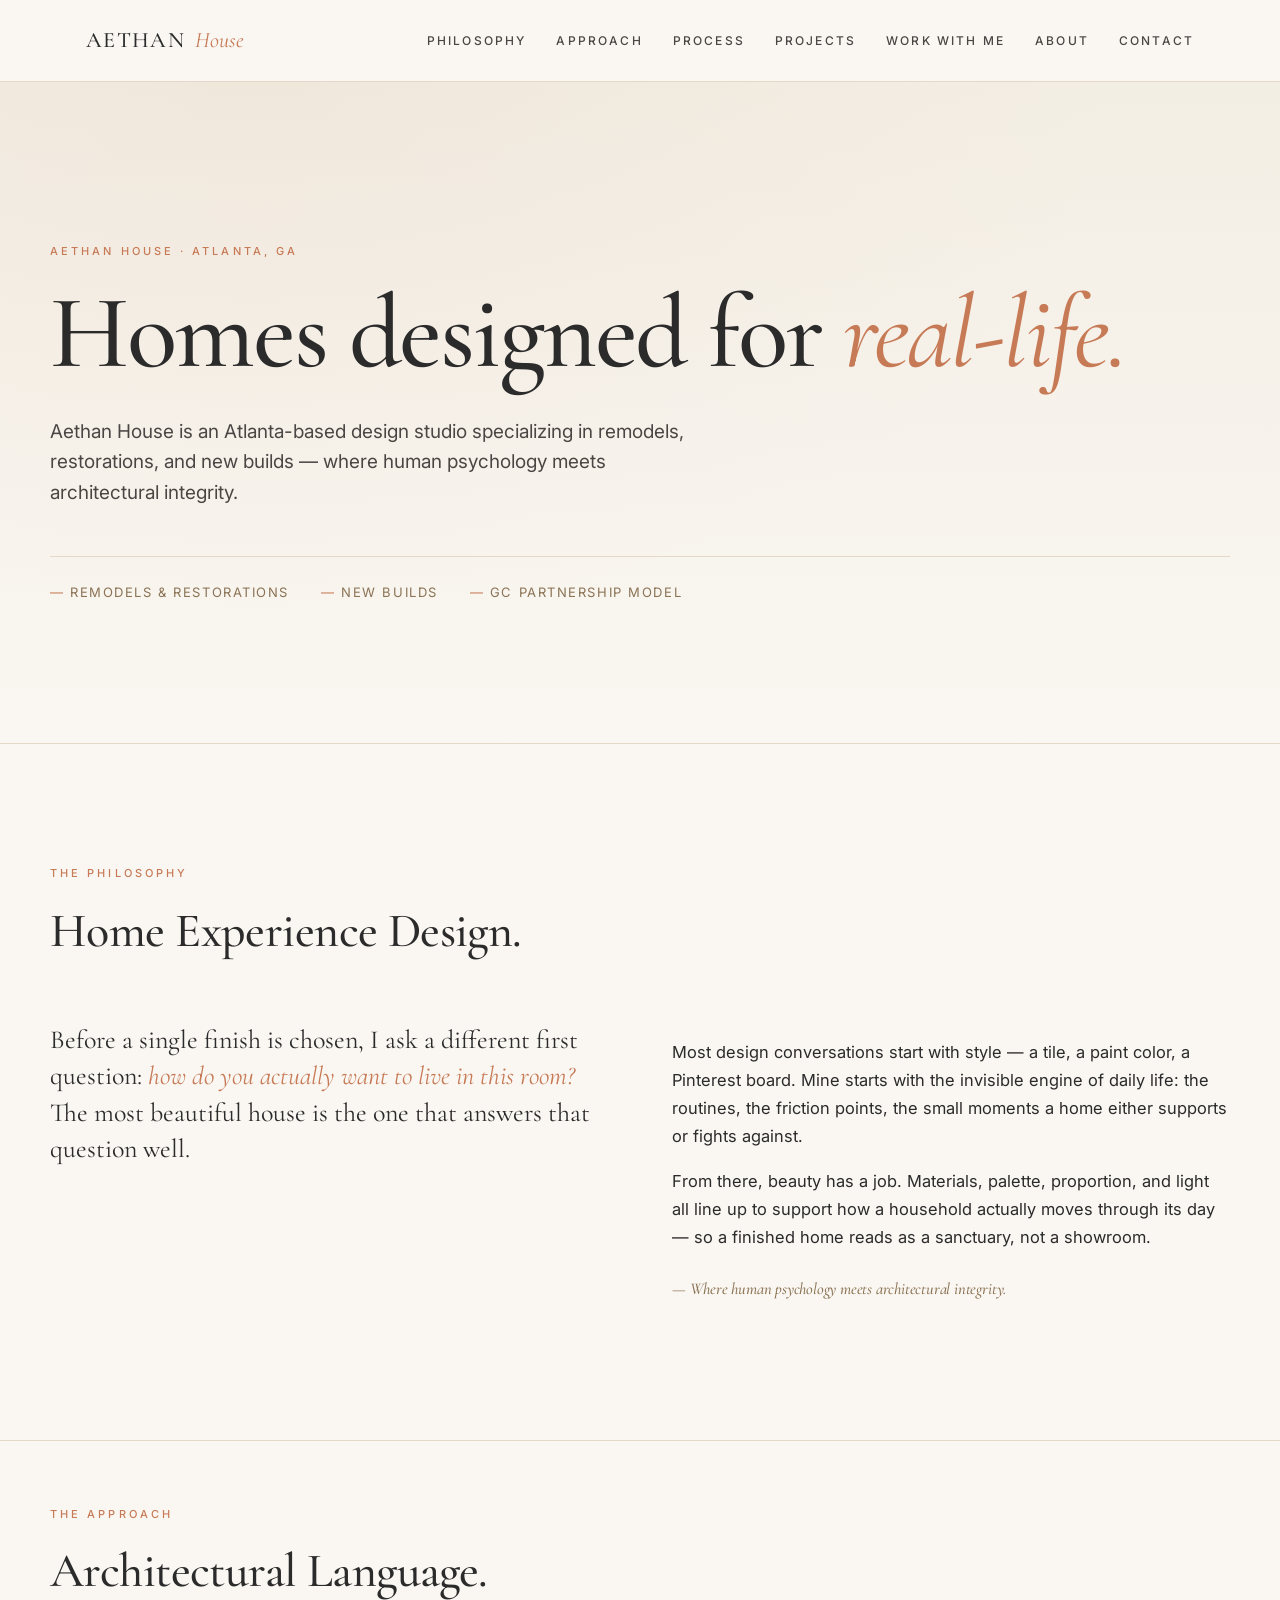
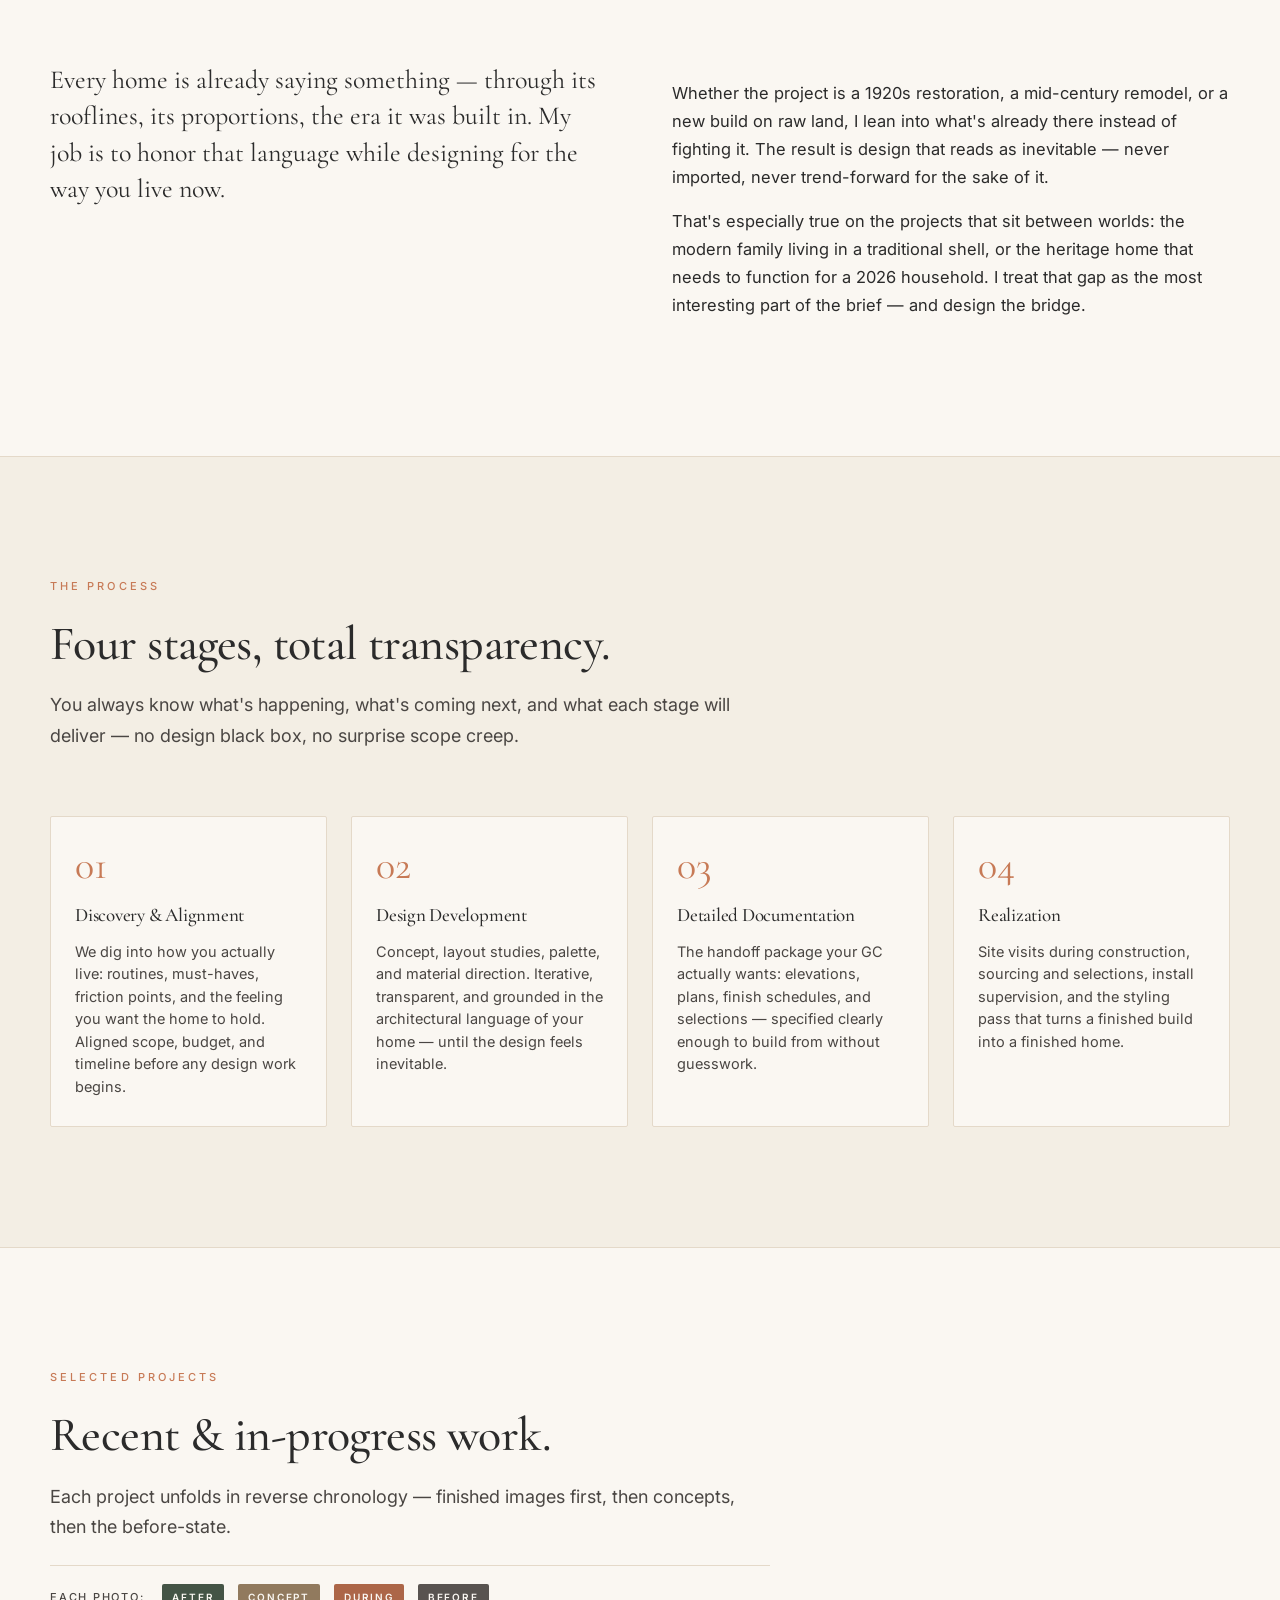
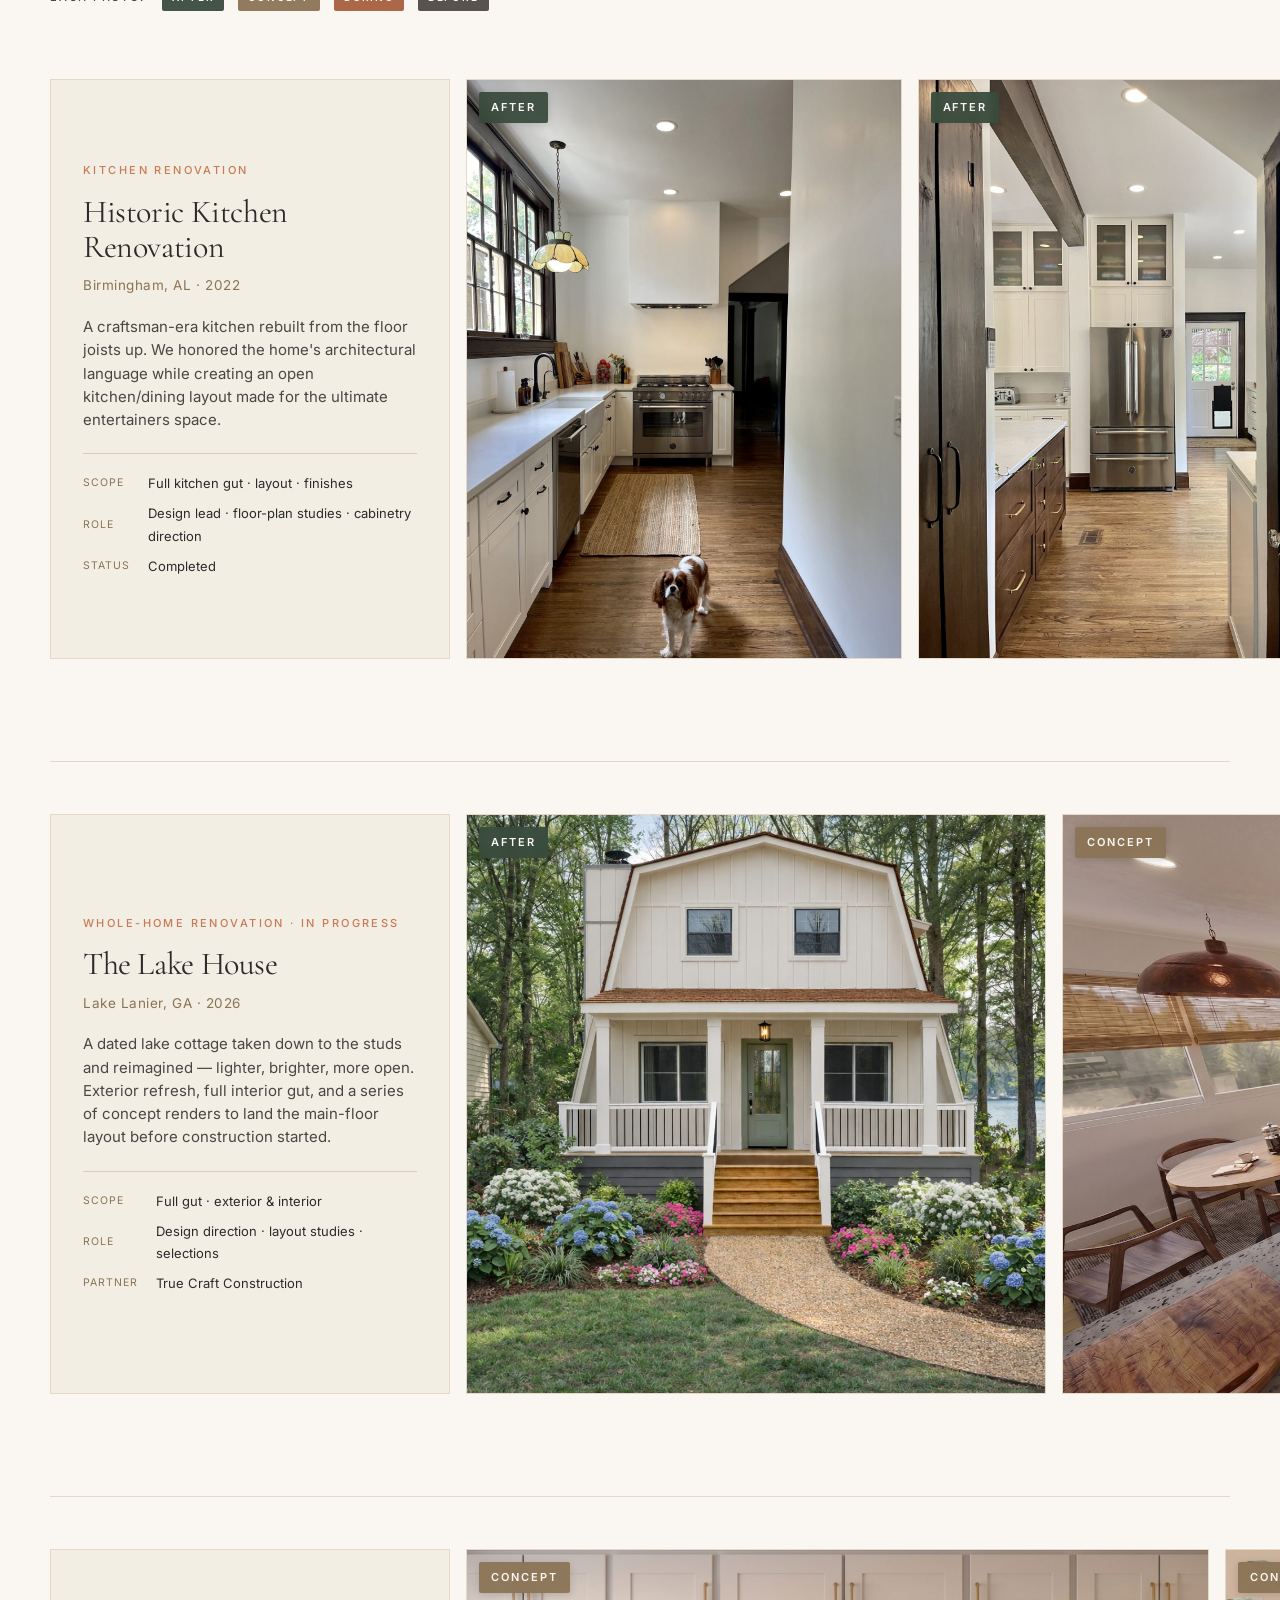
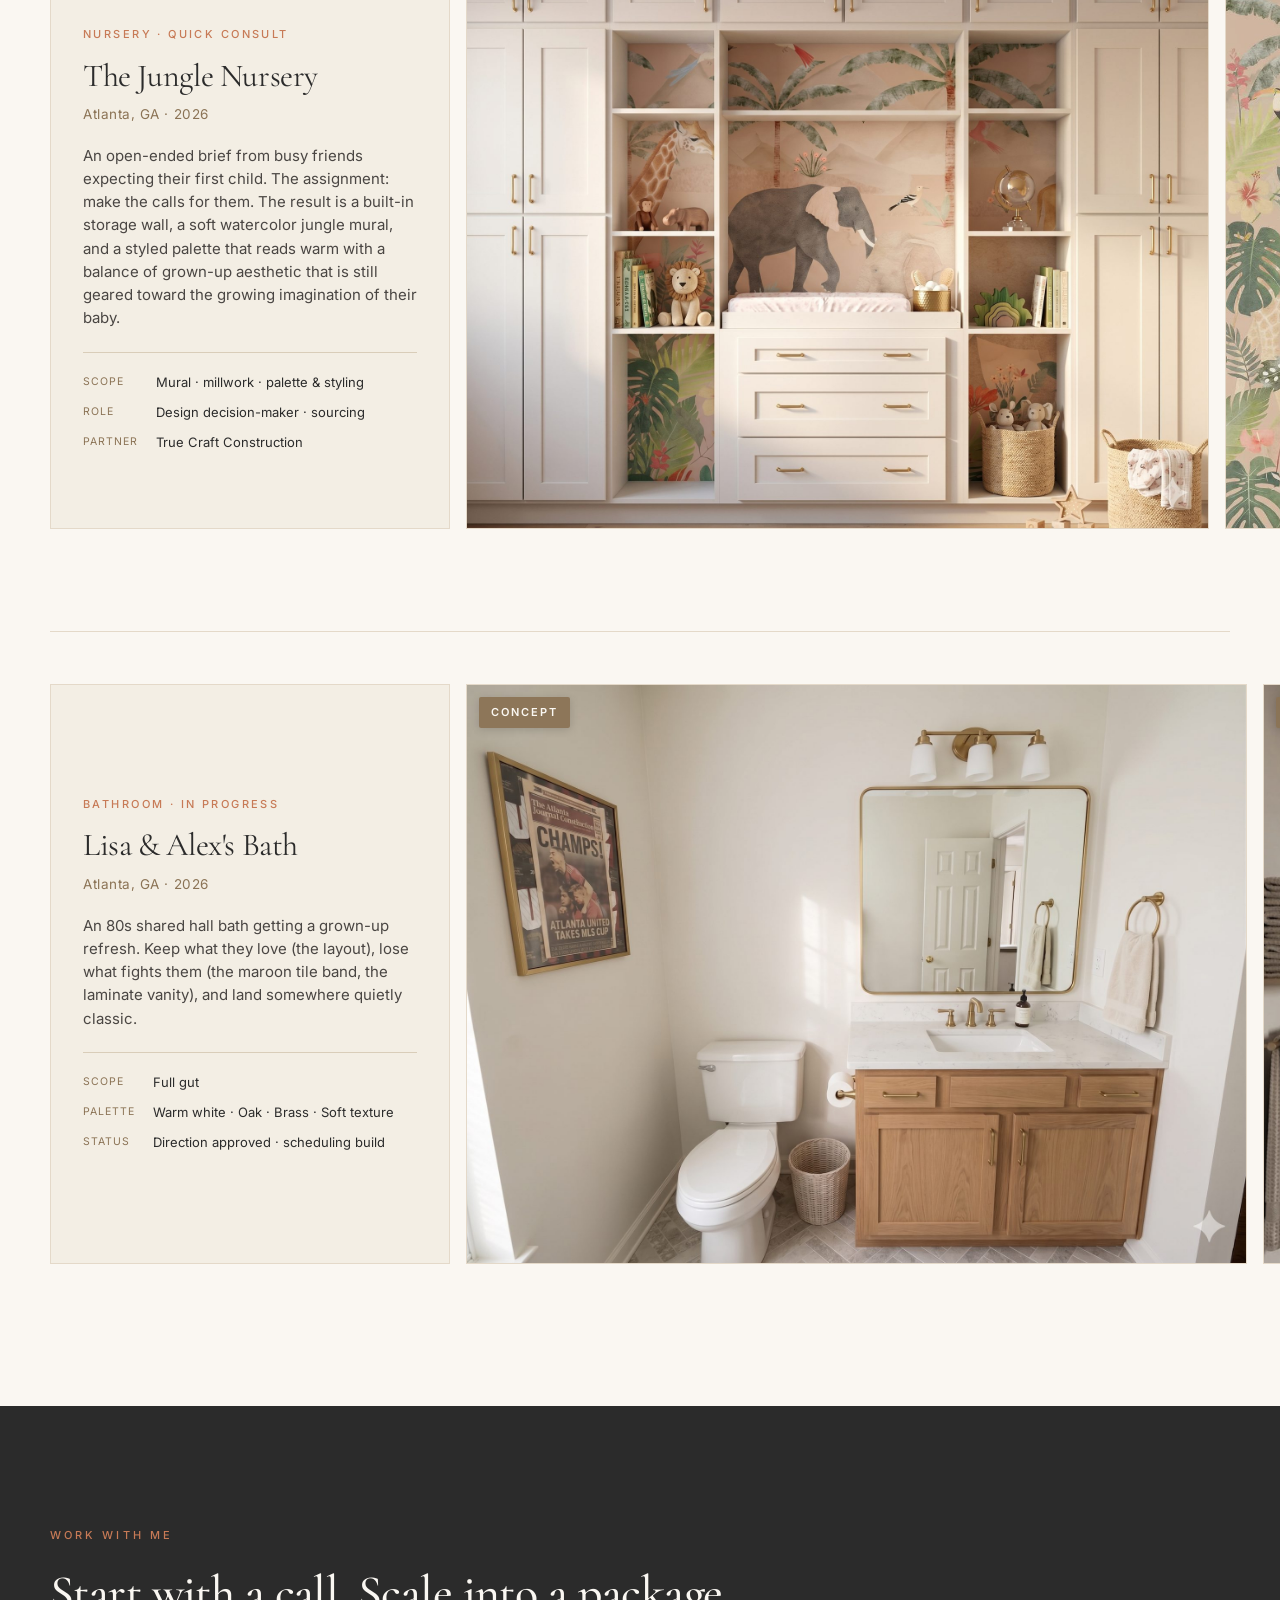
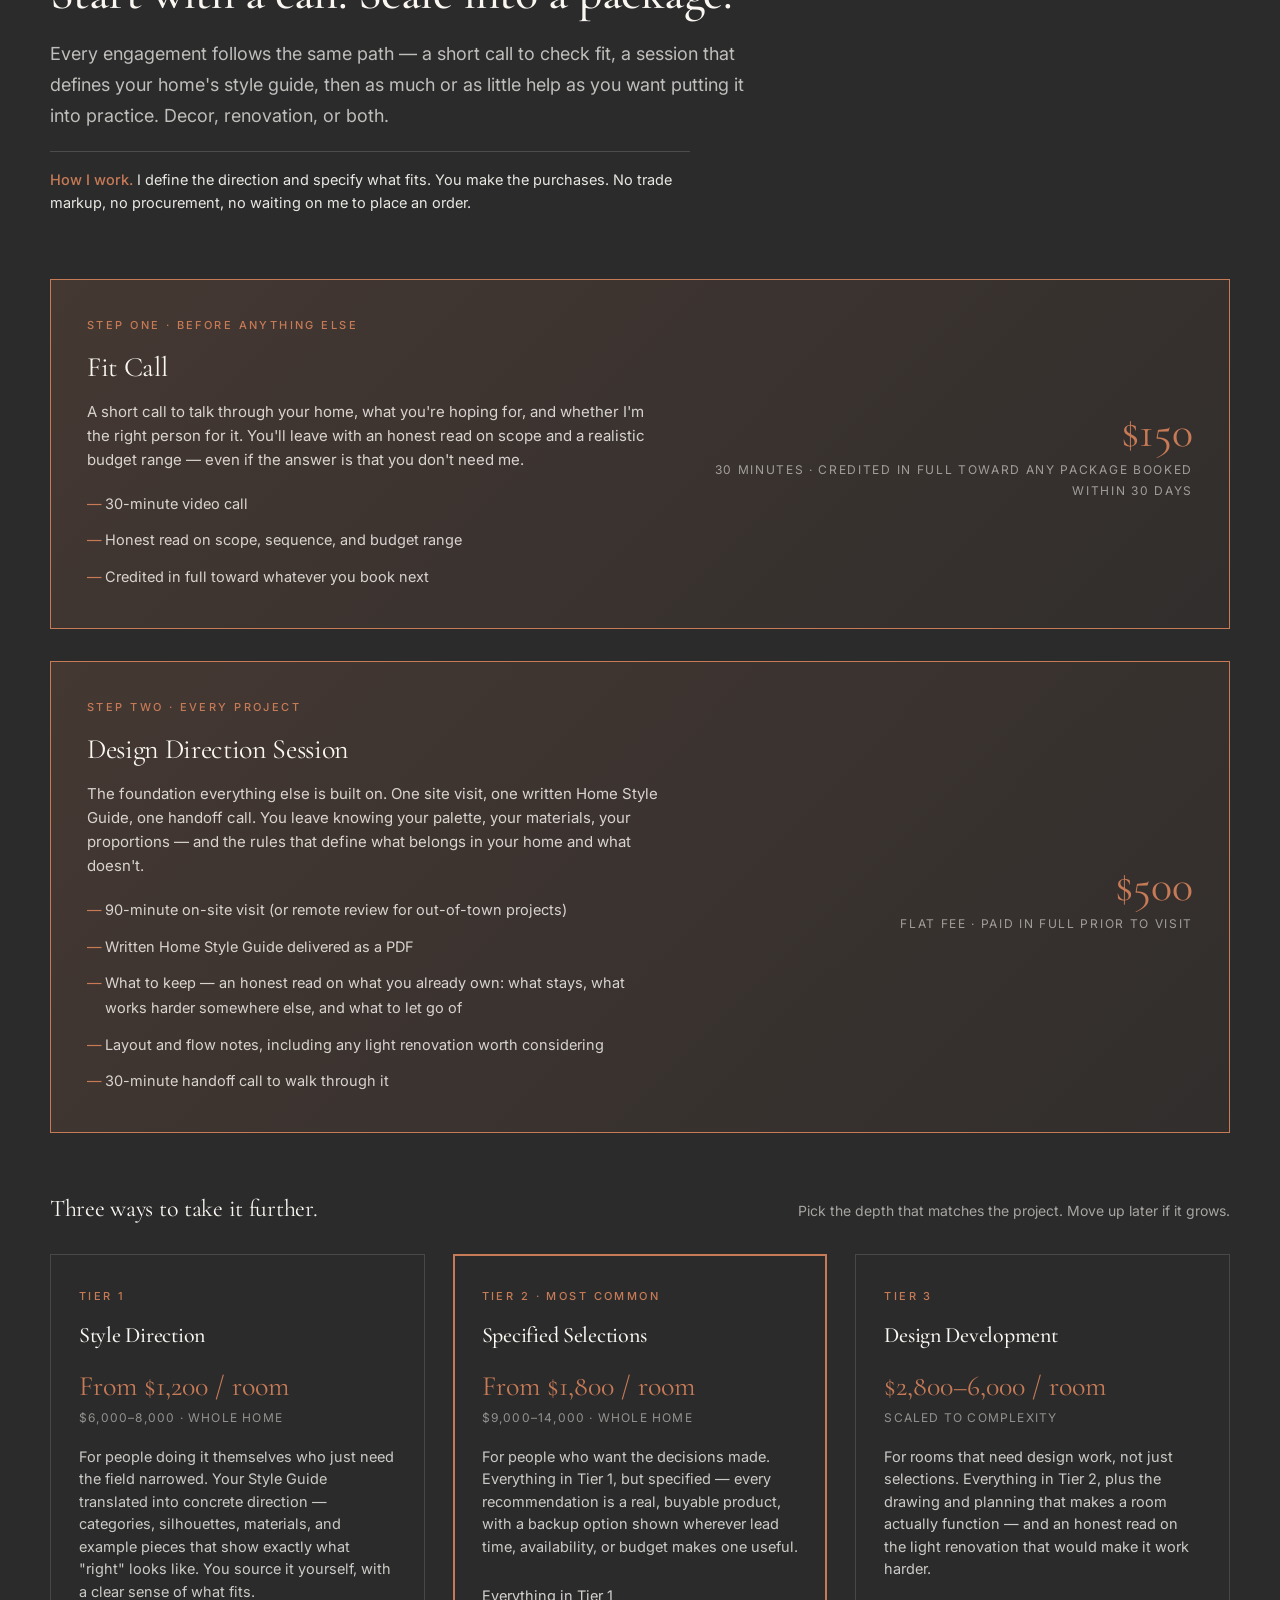
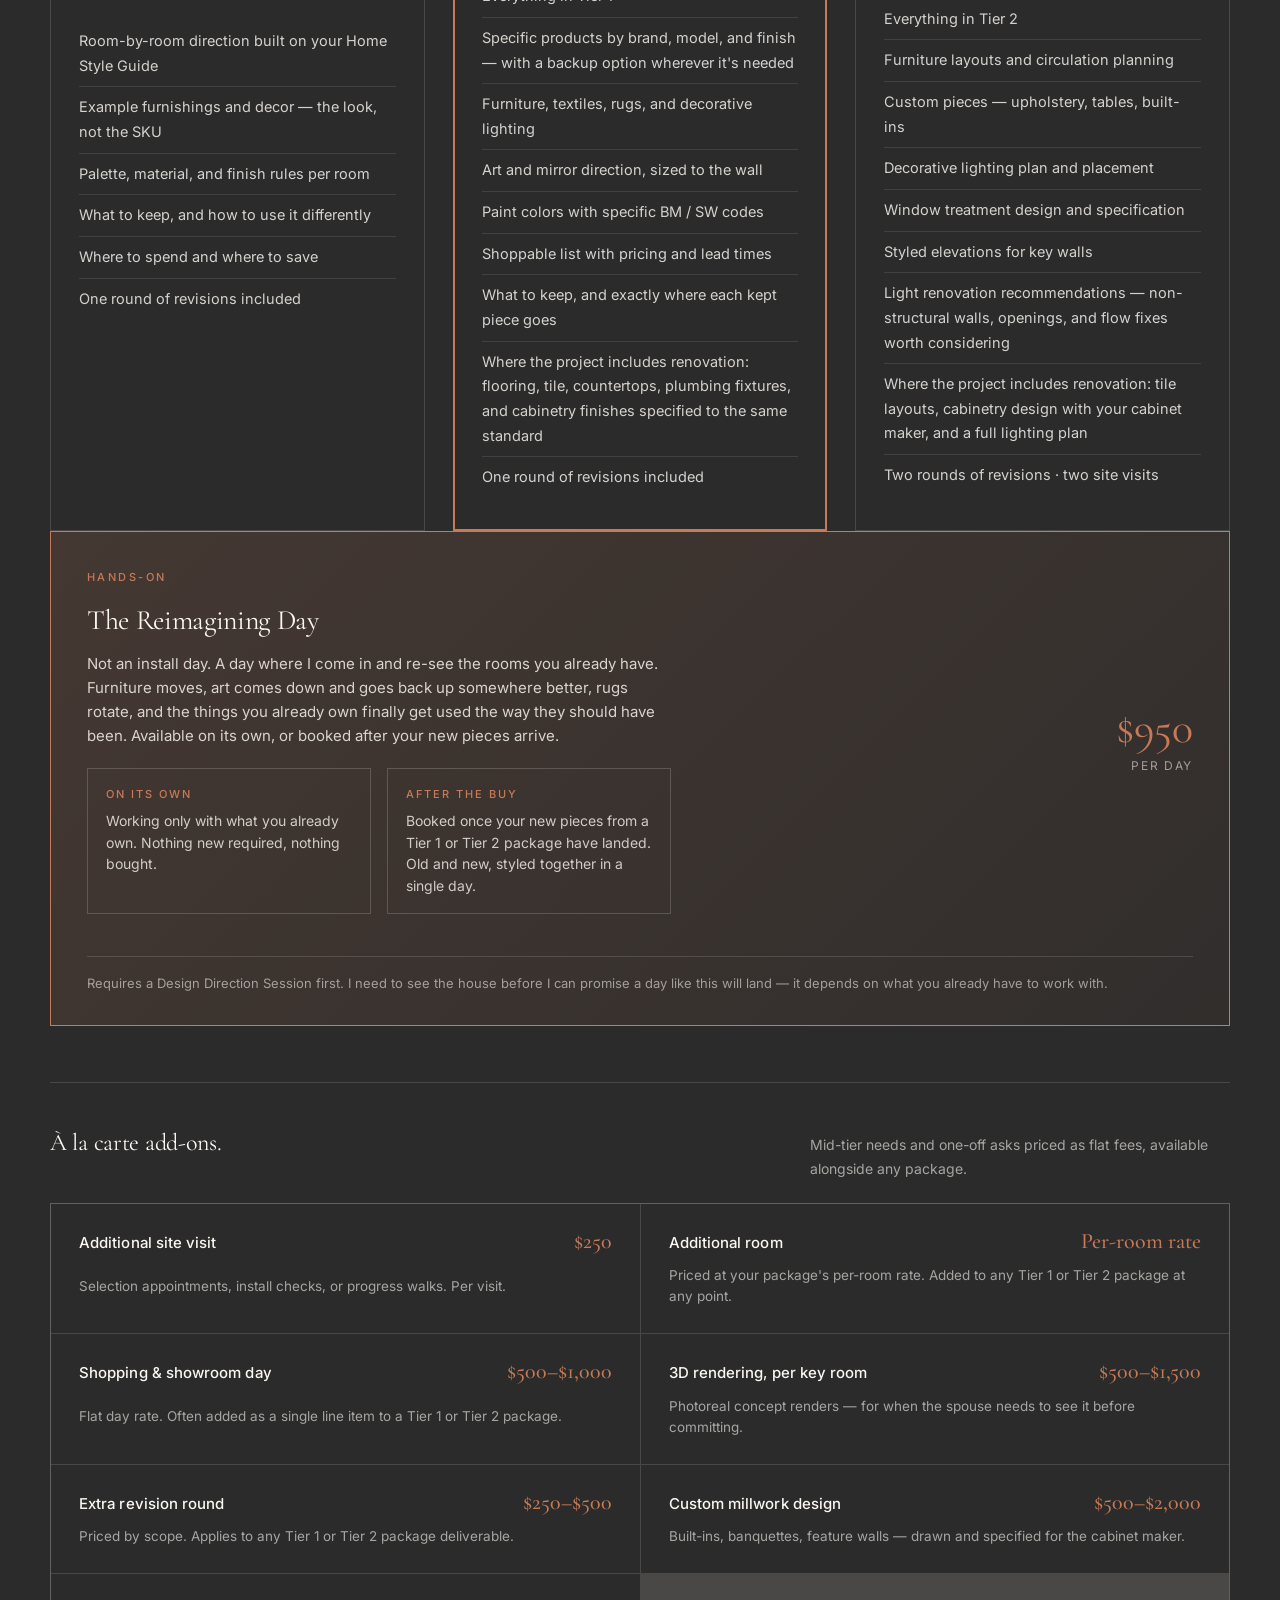
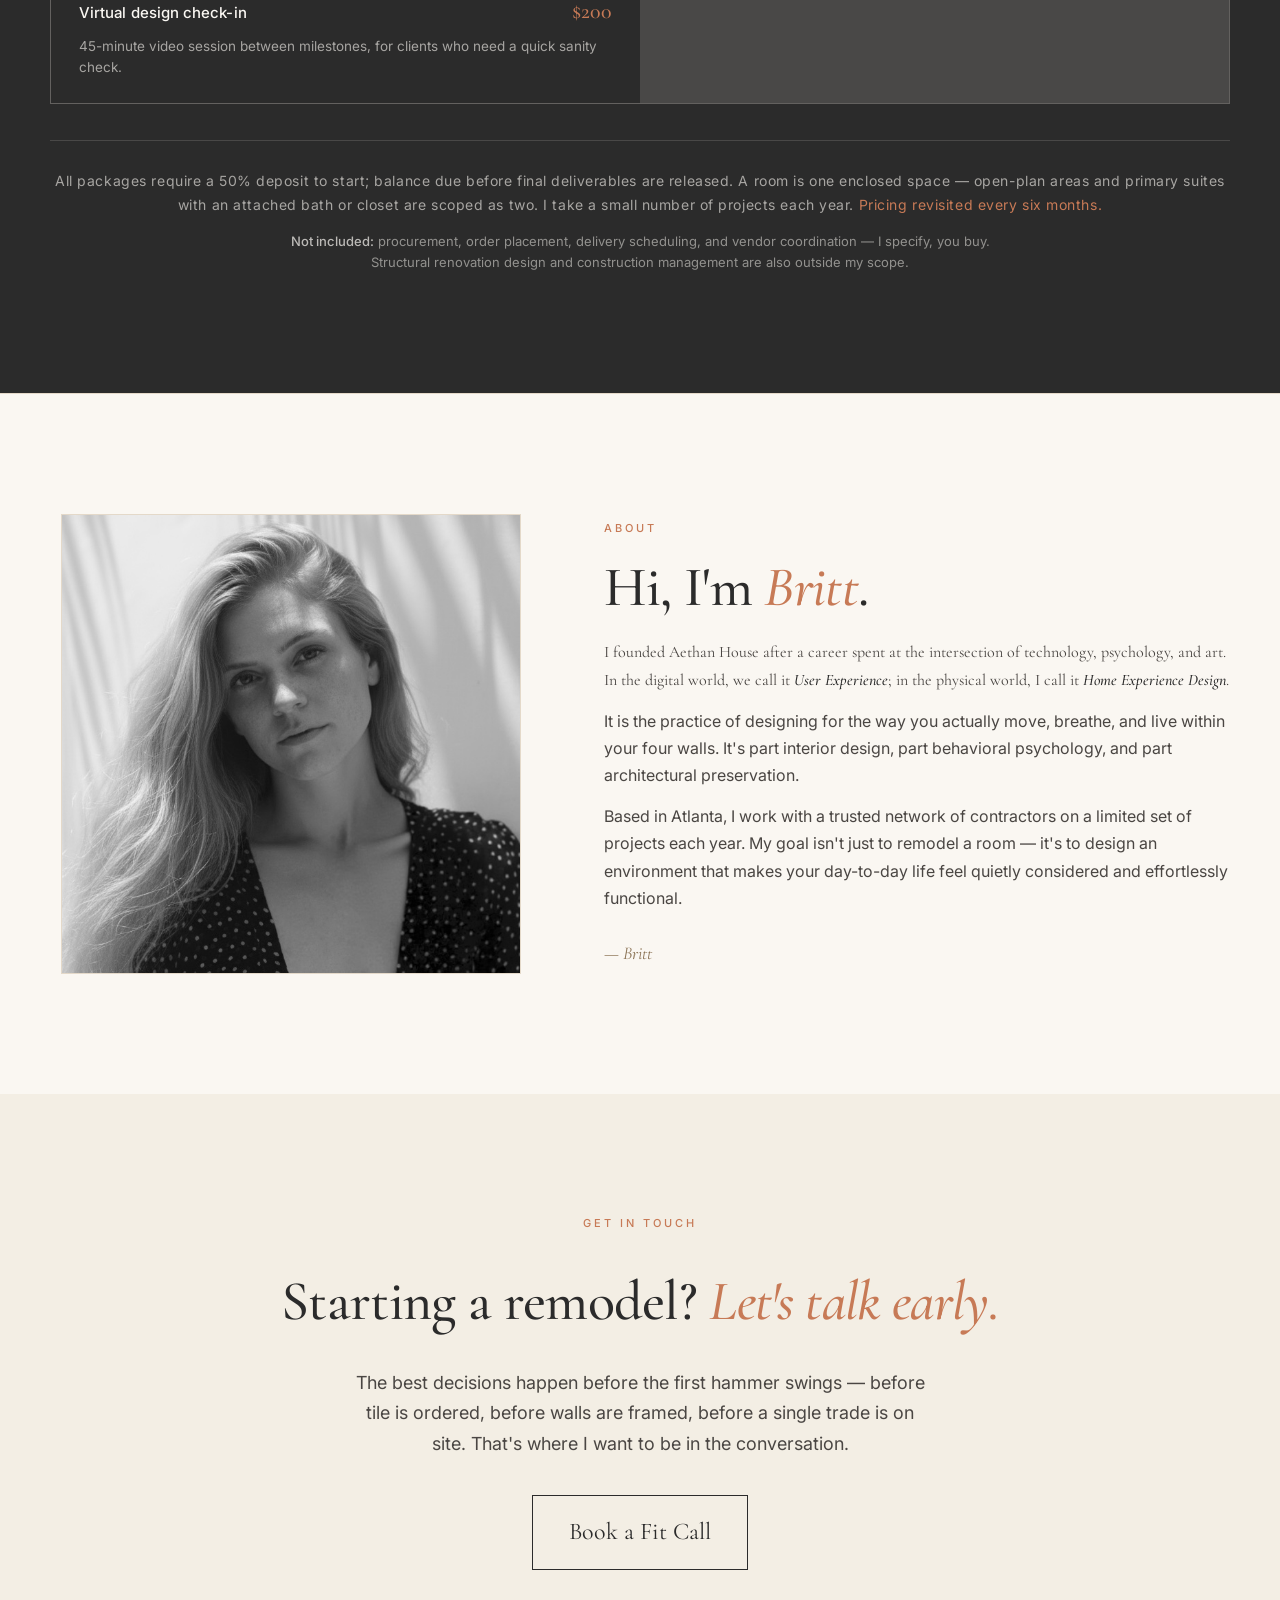
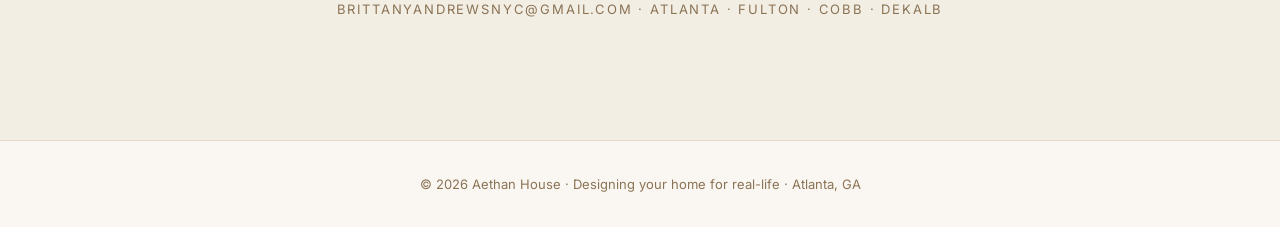
==== commit 5f4a3577: "Rewrite Work With Me section around a single unified ladder Replace the decor/renovation toggle with" ====
--- a/index.html
+++ b/index.html
@@ -638,6 +638,53 @@
   .tier-band p {
     color: rgba(250, 247, 242, 0.6); font-size: 14px; margin: 0;
   }
+
+  /* Section intro — how I work */
+  .how-i-work {
+    max-width: 640px;
+    margin-top: 20px; padding-top: 16px;
+    border-top: 1px solid rgba(250, 247, 242, 0.16);
+    font-size: 14.5px; line-height: 1.6;
+    color: rgba(250, 247, 242, 0.92);
+  }
+  .how-i-work strong { color: var(--terracotta); font-weight: 500; }
+
+  /* The Reimagining Day — two labeled forms inside an entry-weight card */
+  .reimagining-forms {
+    display: grid; grid-template-columns: 1fr 1fr; gap: 16px;
+    margin-top: 20px;
+  }
+  @media (max-width: 760px) { .reimagining-forms { grid-template-columns: 1fr; } }
+  .reimagining-form {
+    padding: 16px 18px;
+    border: 1px solid rgba(250, 247, 242, 0.18);
+  }
+  .reimagining-form h4 {
+    margin: 0 0 6px;
+    font-size: 11px; font-weight: 500;
+    letter-spacing: 0.18em; text-transform: uppercase;
+    color: var(--terracotta);
+  }
+  .reimagining-form p {
+    margin: 0; font-size: 14px; line-height: 1.55;
+    color: rgba(250, 247, 242, 0.78);
+  }
+  .entry-note {
+    grid-column: 1 / -1;
+    margin-top: 6px; padding-top: 16px;
+    border-top: 1px solid rgba(250, 247, 242, 0.14);
+    font-size: 13px; line-height: 1.6;
+    color: rgba(250, 247, 242, 0.55);
+  }
+
+  /* Footer — what's not included */
+  .offer-excluded {
+    max-width: 720px; margin: 14px auto 0;
+    text-align: center;
+    font-size: 13px; line-height: 1.6;
+    color: rgba(250, 247, 242, 0.5);
+  }
+  .offer-excluded strong { color: rgba(250, 247, 242, 0.7); font-weight: 500; }
 
   /* À la carte table */
   .alacarte {
@@ -1493,20 +1540,41 @@
   <div class="wrap">
     <div class="section-head">
       <div class="eyebrow">Work With Me</div>
-      <h2>Start with a session. Scale into a package.</h2>
-      <p>Every engagement begins with the same $500 Design Direction Session. From there, three tiered packages plus à la carte add-ons let you scope the work to match the project — without paying for what you don't need.</p>
-    </div>
-
-    <!-- Entry tier: $500 Design Direction Session -->
+      <h2>Start with a call. Scale into a package.</h2>
+      <p>Every engagement follows the same path — a short call to check fit, a session that defines your home's style guide, then as much or as little help as you want putting it into practice. Decor, renovation, or both.</p>
+      <div class="how-i-work"><strong>How I work.</strong> I define the direction and specify what fits. You make the purchases. No trade markup, no procurement, no waiting on me to place an order.</div>
+    </div>
+
+    <!-- Step one: Fit Call -->
     <div class="offer-entry">
       <div>
-        <div class="tier-tag">Start Here · Every Project</div>
+        <div class="tier-tag">Step One · Before Anything Else</div>
+        <h3>Fit Call</h3>
+        <p>A short call to talk through your home, what you're hoping for, and whether I'm the right person for it. You'll leave with an honest read on scope and a realistic budget range — even if the answer is that you don't need me.</p>
+        <ul>
+          <li>30-minute video call</li>
+          <li>Honest read on scope, sequence, and budget range</li>
+          <li>Credited in full toward whatever you book next</li>
+        </ul>
+      </div>
+      <div style="text-align: right;">
+        <div class="entry-price">$150</div>
+        <div class="entry-sub">30 minutes · Credited in full toward any package booked within 30 days</div>
+      </div>
+    </div>
+
+    <!-- Step two: Design Direction Session -->
+    <div class="offer-entry">
+      <div>
+        <div class="tier-tag">Step Two · Every Project</div>
         <h3>Design Direction Session</h3>
-        <p>The single foot-in-the-door engagement. One site visit, one written Design Direction Summary, one handoff call. You leave knowing the style direction, the palette, the functional priorities, and the budget landscape — and you have a clean menu of next steps in your hands.</p>
+        <p>The foundation everything else is built on. One site visit, one written Home Style Guide, one handoff call. You leave knowing your palette, your materials, your proportions — and the rules that define what belongs in your home and what doesn't.</p>
         <ul>
-          <li>90-minute on-site visit (or remote review for out-of-town)</li>
-          <li>Written Design Direction Summary delivered as a PDF</li>
-          <li>30-minute handoff call to review</li>
+          <li>90-minute on-site visit (or remote review for out-of-town projects)</li>
+          <li>Written Home Style Guide delivered as a PDF</li>
+          <li>What to keep — an honest read on what you already own: what stays, what works harder somewhere else, and what to let go of</li>
+          <li>Layout and flow notes, including any light renovation worth considering</li>
+          <li>30-minute handoff call to walk through it</li>
         </ul>
       </div>
       <div style="text-align: right;">
@@ -1517,61 +1585,88 @@
 
     <!-- Tier band -->
     <div class="tier-band">
-      <h3>Three packages, in escalating depth.</h3>
-      <p>Pick the tier that matches the scope. Move up later if the project grows.</p>
+      <h3>Three ways to take it further.</h3>
+      <p>Pick the depth that matches the project. Move up later if it grows.</p>
     </div>
 
     <div class="offer-grid">
       <div class="offer-card">
         <div class="tier-tag">Tier 1</div>
-        <h3>Finish &amp; Material Selection</h3>
-        <div class="price">From $1,500 / room</div>
-        <div class="price-sub">$3,500–5,000 · kitchen + bath</div>
-        <p class="lede">The natural next step after the Direction Session. Your palette translated into a specific, buyable spec sheet your GC can build from — no SKU guesswork.</p>
+        <h3>Style Direction</h3>
+        <div class="price">From $1,200 / room</div>
+        <div class="price-sub">$6,000–8,000 · whole home</div>
+        <p class="lede">For people doing it themselves who just need the field narrowed. Your Style Guide translated into concrete direction — categories, silhouettes, materials, and example pieces that show exactly what "right" looks like. You source it yourself, with a clear sense of what fits.</p>
         <ul>
-          <li>Paint colors with specific BM / SW codes</li>
-          <li>Flooring (species, stain, plank, finish)</li>
-          <li>Countertops, backsplash &amp; slab sourcing</li>
-          <li>Plumbing fixtures with brand &amp; model</li>
-          <li>Lighting — decorative &amp; functional</li>
-          <li>Cabinetry finish, door style &amp; hardware</li>
+          <li>Room-by-room direction built on your Home Style Guide</li>
+          <li>Example furnishings and decor — the look, not the SKU</li>
+          <li>Palette, material, and finish rules per room</li>
+          <li>What to keep, and how to use it differently</li>
+          <li>Where to spend and where to save</li>
           <li>One round of revisions included</li>
         </ul>
       </div>
 
       <div class="offer-card featured-tier">
         <div class="tier-tag">Tier 2 · Most Common</div>
-        <h3>Design Development</h3>
-        <div class="price">$3,500–7,500 / room</div>
-        <div class="price-sub">Scaled to complexity</div>
-        <p class="lede">For projects that need design work, not just selections. Everything in Tier 1, plus layouts, elevations, and the documentation set your GC actually wants in their hands.</p>
+        <h3>Specified Selections</h3>
+        <div class="price">From $1,800 / room</div>
+        <div class="price-sub">$9,000–14,000 · whole home</div>
+        <p class="lede">For people who want the decisions made. Everything in Tier 1, but specified — every recommendation is a real, buyable product, with a backup option shown wherever lead time, availability, or budget makes one useful.</p>
         <ul>
           <li>Everything in Tier 1</li>
-          <li>Space planning &amp; layout options</li>
-          <li>Cabinetry design with the cabinet maker</li>
-          <li>Tile layouts &amp; pattern design</li>
-          <li>Lighting plan — locations, switching, dimming</li>
-          <li>Elevations for key walls</li>
+          <li>Specific products by brand, model, and finish — with a backup option wherever it's needed</li>
+          <li>Furniture, textiles, rugs, and decorative lighting</li>
+          <li>Art and mirror direction, sized to the wall</li>
+          <li>Paint colors with specific BM / SW codes</li>
+          <li>Shoppable list with pricing and lead times</li>
+          <li>What to keep, and exactly where each kept piece goes</li>
+          <li>Where the project includes renovation: flooring, tile, countertops, plumbing fixtures, and cabinetry finishes specified to the same standard</li>
+          <li>One round of revisions included</li>
+        </ul>
+      </div>
+
+      <div class="offer-card">
+        <div class="tier-tag">Tier 3</div>
+        <h3>Design Development</h3>
+        <div class="price">$2,800–6,000 / room</div>
+        <div class="price-sub">Scaled to complexity</div>
+        <p class="lede">For rooms that need design work, not just selections. Everything in Tier 2, plus the drawing and planning that makes a room actually function — and an honest read on the light renovation that would make it work harder.</p>
+        <ul>
+          <li>Everything in Tier 2</li>
+          <li>Furniture layouts and circulation planning</li>
+          <li>Custom pieces — upholstery, tables, built-ins</li>
+          <li>Decorative lighting plan and placement</li>
+          <li>Window treatment design and specification</li>
+          <li>Styled elevations for key walls</li>
+          <li>Light renovation recommendations — non-structural walls, openings, and flow fixes worth considering</li>
+          <li>Where the project includes renovation: tile layouts, cabinetry design with your cabinet maker, and a full lighting plan</li>
           <li>Two rounds of revisions · two site visits</li>
         </ul>
       </div>
-
-      <div class="offer-card">
-        <div class="tier-tag">Tier 3 · Full Service</div>
-        <h3>Full-Service Design</h3>
-        <div class="price">$10,000+ flat</div>
-        <div class="price-sub">Or 10–15% of total project budget</div>
-        <p class="lede">White-glove. Everything in Tier 2, plus furniture, procurement, and the install-day pass that turns a finished build into a finished home.</p>
-        <ul>
-          <li>Everything in Tier 2</li>
-          <li>Furniture, window treatments, rugs &amp; decor</li>
-          <li>Trade pricing &amp; procurement</li>
-          <li>Order placement, tracking &amp; receiving</li>
-          <li>Regular site visits through construction</li>
-          <li>Installation day &amp; styling</li>
-          <li>Punch list walk-through &amp; final photography</li>
-        </ul>
-      </div>
+    </div>
+
+    <!-- The Reimagining Day -->
+    <div class="offer-entry reimagining">
+      <div>
+        <div class="tier-tag">Hands-On</div>
+        <h3>The Reimagining Day</h3>
+        <p>Not an install day. A day where I come in and re-see the rooms you already have. Furniture moves, art comes down and goes back up somewhere better, rugs rotate, and the things you already own finally get used the way they should have been. Available on its own, or booked after your new pieces arrive.</p>
+        <div class="reimagining-forms">
+          <div class="reimagining-form">
+            <h4>On its own</h4>
+            <p>Working only with what you already own. Nothing new required, nothing bought.</p>
+          </div>
+          <div class="reimagining-form">
+            <h4>After the buy</h4>
+            <p>Booked once your new pieces from a Tier 1 or Tier 2 package have landed. Old and new, styled together in a single day.</p>
+          </div>
+        </div>
+      </div>
+      <div style="text-align: right;">
+        <div class="entry-price">$950</div>
+        <div class="entry-sub">Per day</div>
+      </div>
+      <div class="entry-note">Requires a Design Direction Session first. I need to see the house before I can promise a day like this will land — it depends on what you already have to work with.</div>
     </div>
 
     <!-- À La Carte Add-Ons -->
@@ -1585,6 +1680,11 @@
           <div class="shop-name">Additional site visit</div>
           <div class="shop-price">$250</div>
           <p class="shop-note">Selection appointments, install checks, or progress walks. Per visit.</p>
+        </div>
+        <div class="shop-card">
+          <div class="shop-name">Additional room</div>
+          <div class="shop-price">Per-room rate</div>
+          <p class="shop-note">Priced at your package's per-room rate. Added to any Tier 1 or Tier 2 package at any point.</p>
         </div>
         <div class="shop-card">
           <div class="shop-name">Shopping &amp; showroom day</div>
@@ -1608,24 +1708,17 @@
         </div>
         <div class="shop-card">
           <div class="shop-name">Virtual design check-in</div>
-          <div class="shop-price">$150</div>
+          <div class="shop-price">$200</div>
           <p class="shop-note">45-minute video session between milestones, for clients who need a quick sanity check.</p>
         </div>
-        <div class="shop-card">
-          <div class="shop-name">Installation &amp; styling day</div>
-          <div class="shop-price">$750–$1,500</div>
-          <p class="shop-note">Final reveal prep — moves furniture, layers in soft goods, coordinates photography.</p>
-        </div>
-        <div class="shop-card">
-          <div class="shop-name">Curated shopping list</div>
-          <div class="shop-price">$200–$500</div>
-          <p class="shop-note">Curated list of how to style and complete the space at your own pace. Often added on as the perfect final touch to any project.</p>
-        </div>
       </div>
     </div>
 
     <div class="offer-note">
-      All packages require a 50% deposit to start; balance due before final deliverables are released. <em>Pricing revisited every six months.</em>
+      All packages require a 50% deposit to start; balance due before final deliverables are released. A room is one enclosed space — open-plan areas and primary suites with an attached bath or closet are scoped as two. I take a small number of projects each year. <em>Pricing revisited every six months.</em>
+    </div>
+    <div class="offer-excluded">
+      <strong>Not included:</strong> procurement, order placement, delivery scheduling, and vendor coordination — I specify, you buy. Structural renovation design and construction management are also outside my scope.
     </div>
   </div>
 </section>
@@ -1655,7 +1748,7 @@
     <div class="eyebrow">Get In Touch</div>
     <h2>Starting a remodel? <em>Let's talk early.</em></h2>
     <p>The best decisions happen before the first hammer swings — before tile is ordered, before walls are framed, before a single trade is on site. That's where I want to be in the conversation.</p>
-    <a class="contact-email" href="mailto:brittanyandrewsnyc@gmail.com?subject=Schedule%20a%20Consultation">Schedule a Consultation</a>
+    <a class="contact-email" href="mailto:brittanyandrewsnyc@gmail.com?subject=Fit%20Call">Book a Fit Call</a>
     <div class="contact-sub">brittanyandrewsnyc@gmail.com · Atlanta · Fulton · Cobb · Dekalb</div>
   </div>
 </section>
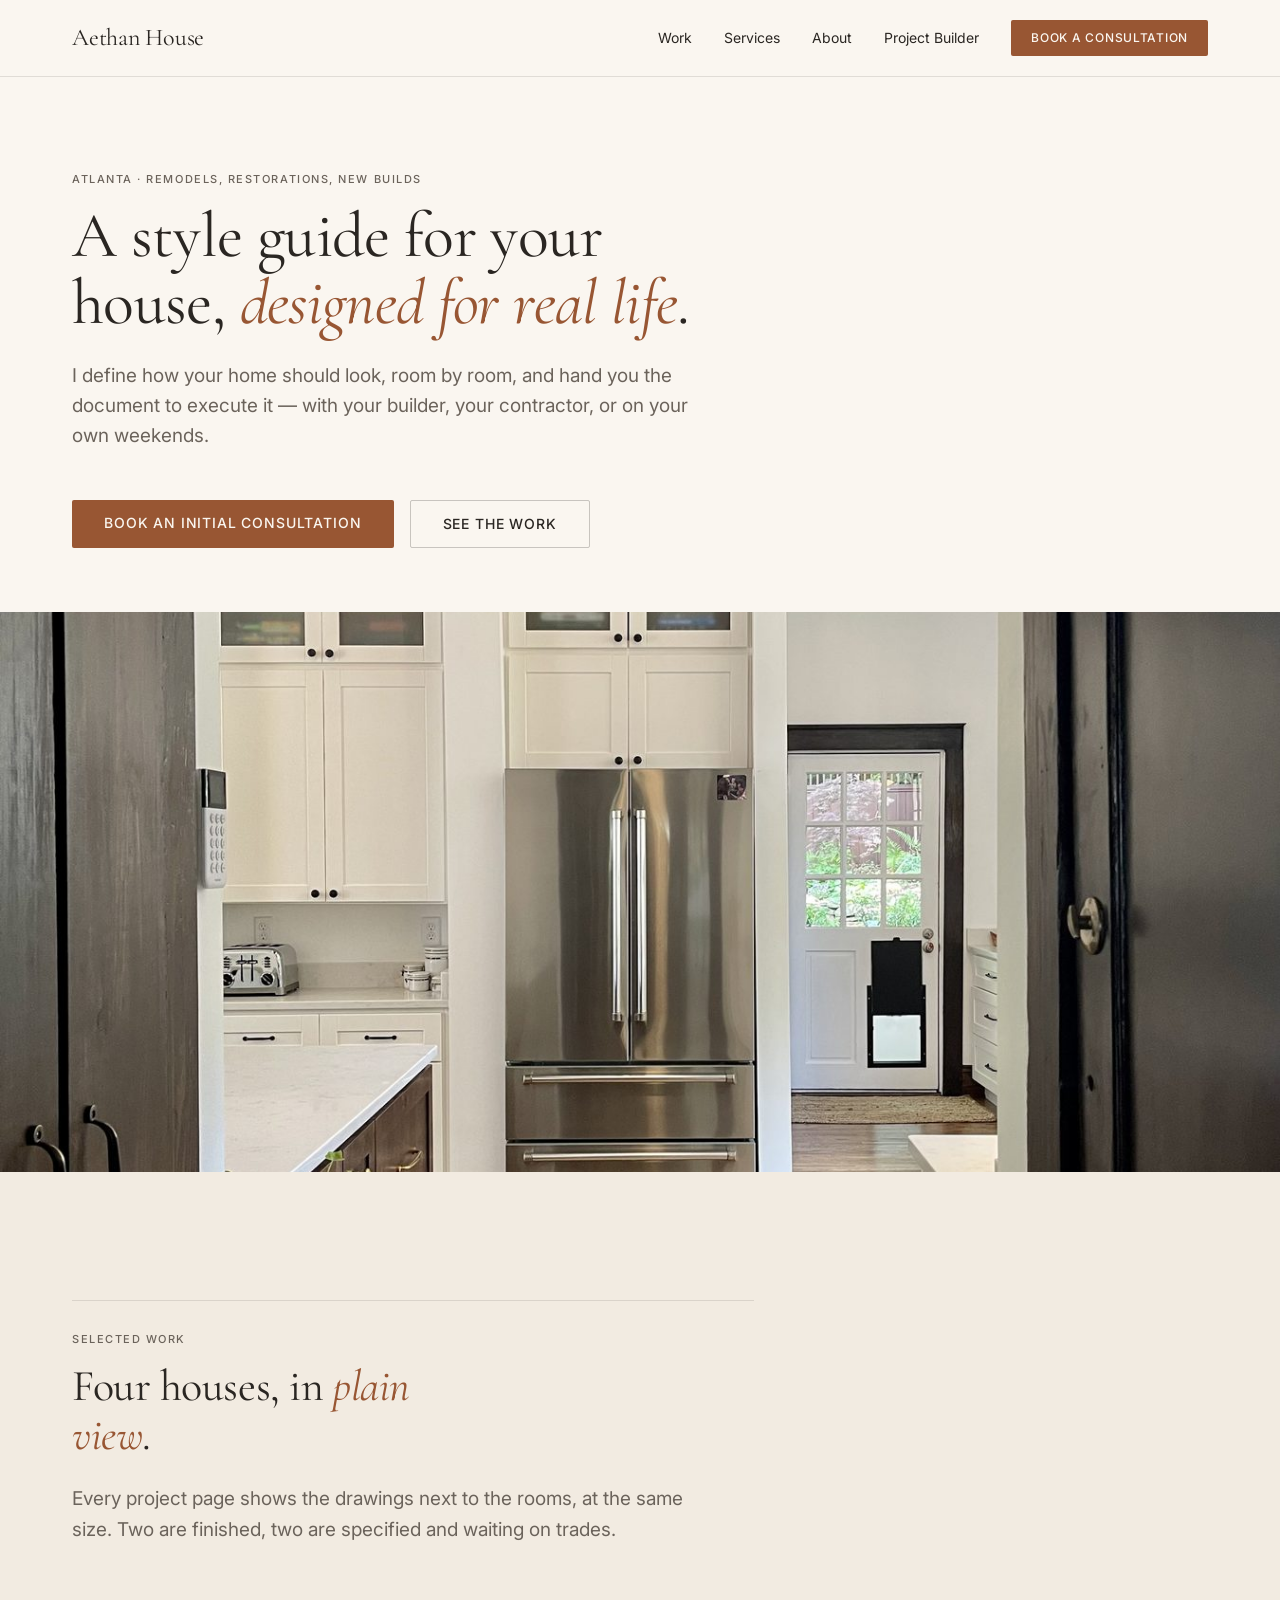
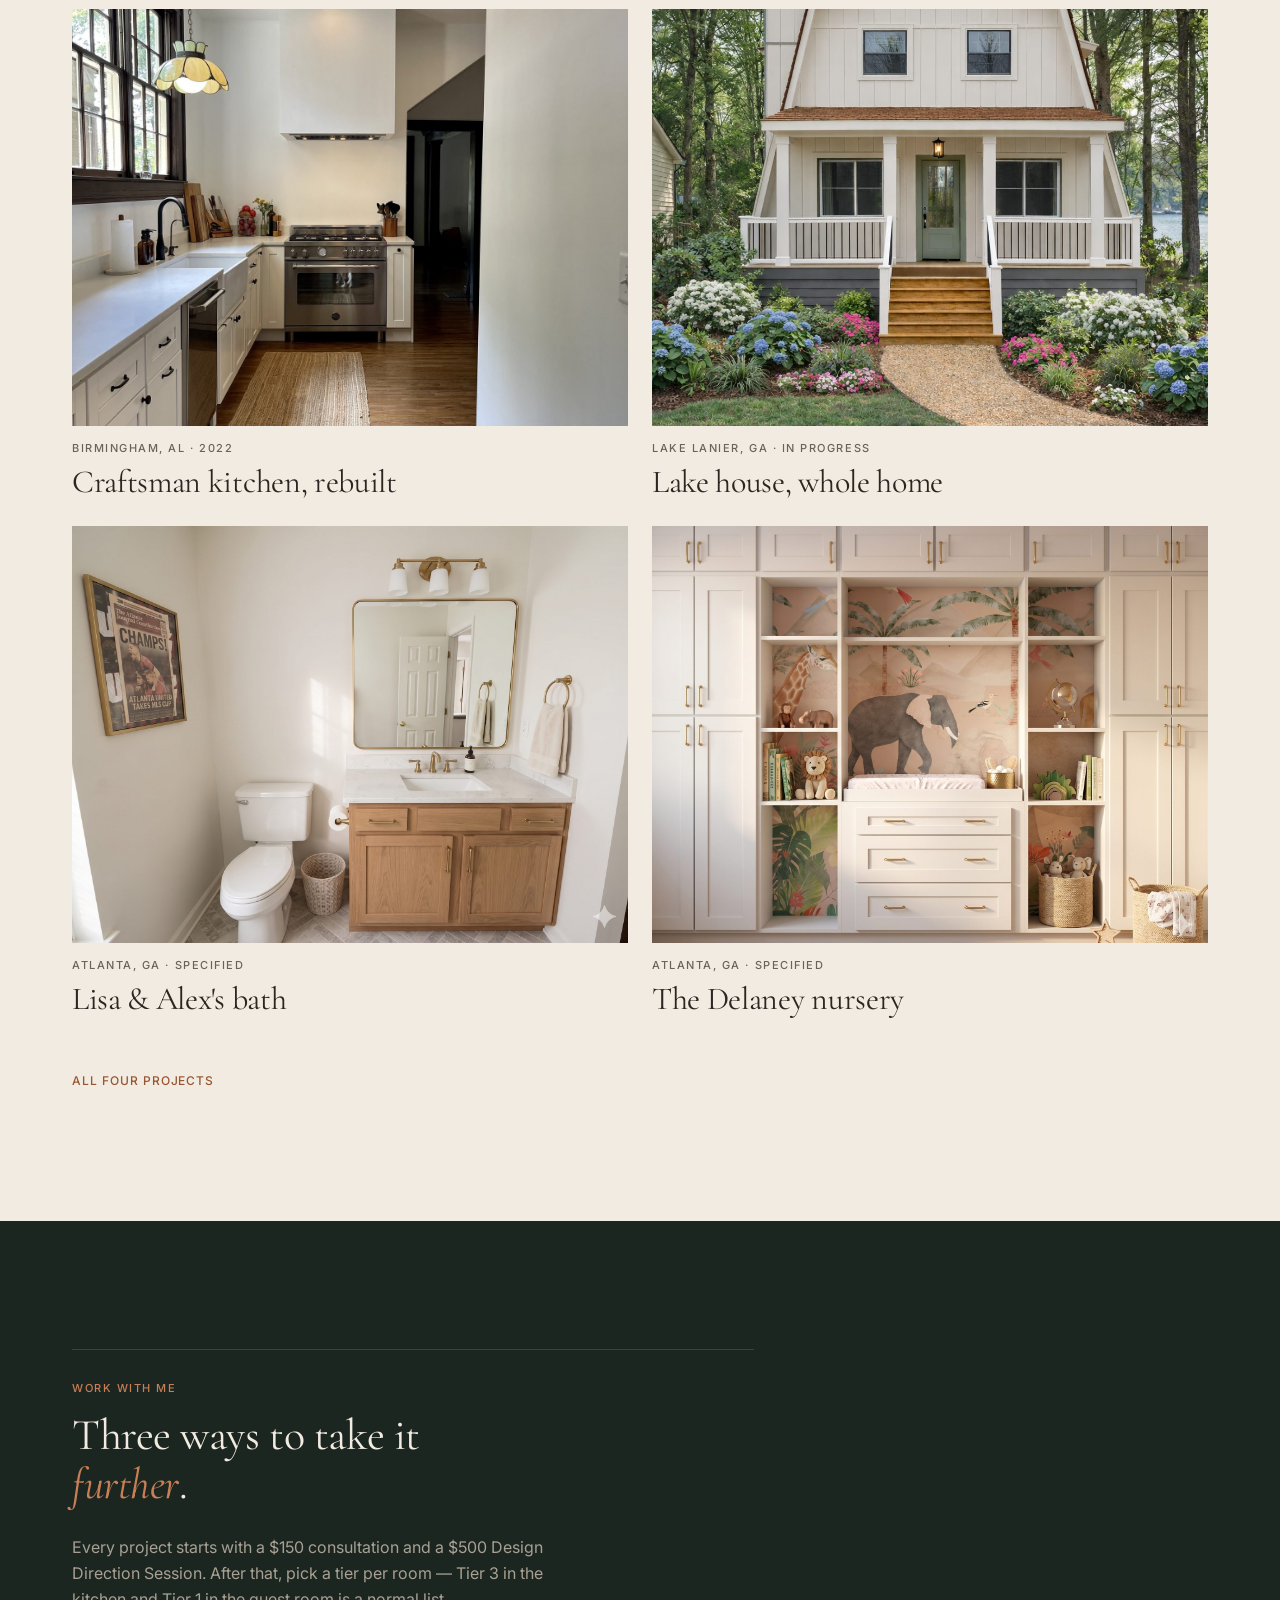
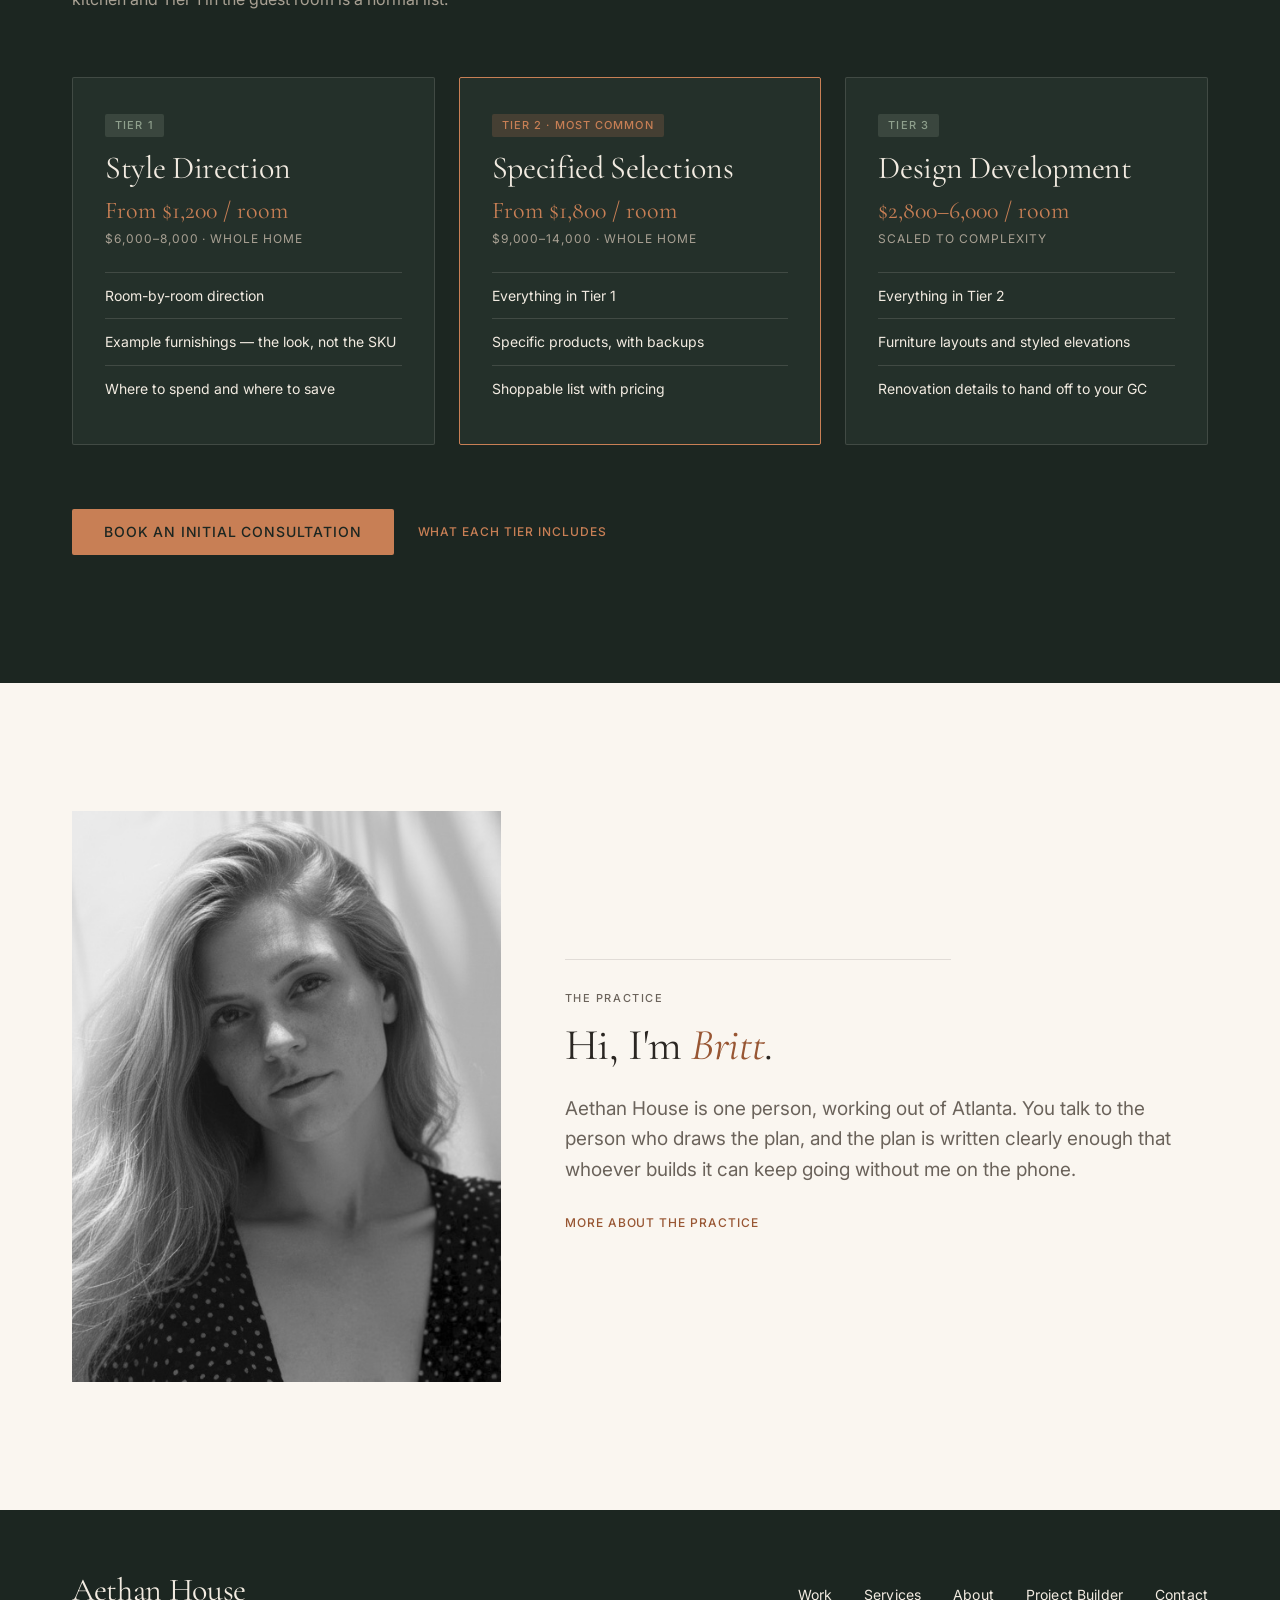
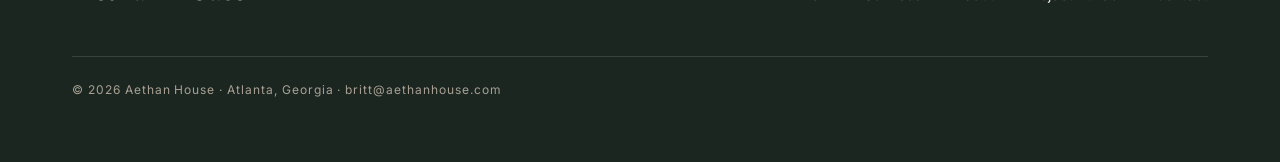
==== commit bcf1ae1e: "Rebuild the site as ten pages from the Claude Design export Replace the single-page site with the mu" ====
--- a/index.html
+++ b/index.html
@@ -1,1761 +1,109 @@
-<!doctype html>
+<!DOCTYPE html>
 <html lang="en">
 <head>
-<meta charset="utf-8" />
-<meta name="viewport" content="width=device-width, initial-scale=1" />
+<meta charset="utf-8">
+<meta name="viewport" content="width=device-width, initial-scale=1">
 <title>Aethan House — Home Experience Design, Atlanta</title>
-<meta name="description" content="Aethan House is an Atlanta-based design studio specializing in remodels, restorations, and new builds — where human psychology meets architectural integrity." />
-<link rel="preconnect" href="https://fonts.googleapis.com">
-<link rel="preconnect" href="https://fonts.gstatic.com" crossorigin>
-<link href="https://fonts.googleapis.com/css2?family=Cormorant+Garamond:ital,wght@0,300;0,400;0,500;0,600;1,400;1,500&family=Inter:wght@300;400;500;600&display=swap" rel="stylesheet">
-<style>
-  :root {
-    --cream: #FAF7F2;
-    --cream-2: #F3EEE4;
-    --ink: #2B2B2B;
-    --ink-soft: #4A4643;
-    --muted: #8B7355;
-    --terracotta: #C77A56;
-    --terracotta-deep: #A75E3E;
-    --border: #E4D9C9;
-    --line: #D9CDB9;
-  }
-  * { box-sizing: border-box; }
-  html, body { margin: 0; padding: 0; }
-  body {
-    background: var(--cream);
-    color: var(--ink);
-    font-family: 'Inter', system-ui, -apple-system, sans-serif;
-    font-weight: 400;
-    font-size: 16.5px;
-    line-height: 1.7;
-    -webkit-font-smoothing: antialiased;
-    text-rendering: optimizeLegibility;
-  }
-  h1, h2, h3, .serif {
-    font-family: 'Cormorant Garamond', Georgia, serif;
-    font-weight: 500;
-    letter-spacing: -0.012em;
-    color: var(--ink);
-  }
-  h1 { font-weight: 500; }
-  h2 { font-weight: 500; }
-  h3 { font-weight: 500; }
-  a { color: inherit; }
-
-  /* Nav */
-  .nav {
-    position: sticky; top: 0; z-index: 10;
-    background: rgba(250, 247, 242, 0.92);
-    backdrop-filter: saturate(1.2) blur(8px);
-    border-bottom: 1px solid var(--border);
-  }
-  .nav-inner {
-    max-width: 1180px; margin: 0 auto;
-    padding: 22px 36px;
-    display: flex; align-items: center; justify-content: space-between;
-  }
-  .brand {
-    font-family: 'Cormorant Garamond', Georgia, serif;
-    font-size: 22px; letter-spacing: 0.06em;
-    text-decoration: none;
-    color: var(--ink); font-weight: 500;
-    text-transform: uppercase;
-  }
-  .brand em { color: var(--terracotta); font-style: italic; font-weight: 400; text-transform: none; letter-spacing: 0; margin-left: 4px; }
-  .nav-links { display: flex; gap: 30px; font-size: 12px; letter-spacing: 0.18em; text-transform: uppercase; font-weight: 500; }
-  .nav-links a { text-decoration: none; color: var(--ink-soft); transition: color 0.2s; }
-  .nav-links a:hover { color: var(--terracotta); }
-  @media (max-width: 640px) { .nav-links { display: none; } }
-
-  /* Layout */
-  section { padding: 120px 36px; }
-  .wrap { max-width: 1180px; margin: 0 auto; }
-  .wrap-narrow { max-width: 780px; margin: 0 auto; }
-
-  .eyebrow {
-    font-size: 11px; letter-spacing: 0.28em; text-transform: uppercase;
-    color: var(--terracotta); font-weight: 500;
-    margin-bottom: 22px;
-  }
-
-  /* Hero */
-  .hero {
-    padding: 160px 36px 140px;
-    background:
-      radial-gradient(ellipse at 20% 0%, rgba(199, 122, 86, 0.06), transparent 60%),
-      linear-gradient(180deg, #F3EEE4 0%, var(--cream) 100%);
-    border-bottom: 1px solid var(--border);
-  }
-  .hero h1 {
-    font-size: clamp(52px, 8.5vw, 104px);
-    line-height: 0.98;
-    margin: 0 0 32px;
-    font-weight: 500;
-    letter-spacing: -0.02em;
-  }
-  .hero h1 em {
-    font-style: italic;
-    color: var(--terracotta);
-    font-weight: 400;
-  }
-  .hero-sub {
-    font-size: 19px; max-width: 640px;
-    color: var(--ink-soft); margin: 0 0 48px;
-    line-height: 1.6;
-  }
-  .hero-meta {
-    display: flex; gap: 32px; flex-wrap: wrap;
-    font-size: 13px; letter-spacing: 0.12em; text-transform: uppercase;
-    color: var(--muted);
-    padding-top: 24px; border-top: 1px solid var(--border);
-  }
-  .hero-meta span::before { content: "— "; color: var(--terracotta); }
-
-  /* Section heads */
-  .section-head { margin-bottom: 64px; max-width: 720px; }
-  .section-head h2 {
-    font-size: clamp(32px, 4.5vw, 48px);
-    margin: 0 0 20px;
-    line-height: 1.1;
-  }
-  .section-head p {
-    font-size: 18px; color: var(--ink-soft); margin: 0;
-  }
-
-  /* About / Philosophy / Approach */
-  .about { background: var(--cream); }
-  .approach {
-    background: var(--cream);
-    border-top: 1px solid var(--border);
-    padding-top: 64px;
-  }
-  .about-grid {
-    display: grid; grid-template-columns: 1fr 1fr; gap: 64px;
-  }
-  @media (max-width: 720px) { .about-grid { grid-template-columns: 1fr; gap: 40px; } }
-  .about-lead {
-    font-family: 'Cormorant Garamond', Georgia, serif;
-    font-size: 26px; line-height: 1.4;
-    color: var(--ink);
-  }
-  .about-lead em { font-style: italic; color: var(--terracotta); }
-  .about-body p + p { margin-top: 16px; }
-
-  /* Process */
-  .process { background: var(--cream-2); border-top: 1px solid var(--border); border-bottom: 1px solid var(--border); }
-  .steps {
-    display: grid; grid-template-columns: repeat(4, 1fr); gap: 24px;
-    counter-reset: step;
-  }
-  @media (max-width: 900px) { .steps { grid-template-columns: repeat(2, 1fr); } }
-  @media (max-width: 520px) { .steps { grid-template-columns: 1fr; } }
-  .step {
-    padding: 28px 24px;
-    background: var(--cream);
-    border: 1px solid var(--border);
-    border-radius: 2px;
-    position: relative;
-  }
-  .step-num {
-    font-family: 'Cormorant Garamond', Georgia, serif;
-    font-size: 40px; color: var(--terracotta);
-    line-height: 1; margin-bottom: 14px;
-    font-weight: 400;
-  }
-  .step h3 { font-size: 19px; margin: 0 0 10px; }
-  .step p { font-size: 14.5px; color: var(--ink-soft); margin: 0; line-height: 1.55; }
-
-  /* Projects */
-  .projects { background: var(--cream); }
-  .project-grid {
-    display: grid; grid-template-columns: repeat(2, 1fr); gap: 40px;
-  }
-  @media (max-width: 760px) { .project-grid { grid-template-columns: 1fr; } }
-  .project {
-    background: var(--cream-2);
-    border: 1px solid var(--border);
-    overflow: hidden;
-    transition: transform 0.3s, box-shadow 0.3s;
-  }
-  .project:hover { transform: translateY(-2px); box-shadow: 0 14px 40px -20px rgba(43,43,43,0.25); }
-  .project-visual {
-    height: 260px;
-    background: linear-gradient(135deg, #E8D9C4 0%, #C9BBA0 100%);
-    position: relative; overflow: hidden;
-  }
-  .project-visual svg { width: 100%; height: 100%; display: block; }
-  .project-body { padding: 28px 28px 32px; }
-  .project-tag {
-    font-size: 11px; letter-spacing: 0.22em; text-transform: uppercase;
-    color: var(--terracotta); margin-bottom: 10px; font-weight: 500;
-  }
-  .project h3 { font-size: 24px; margin: 0 0 10px; }
-  .project .where {
-    font-size: 13.5px; color: var(--muted);
-    letter-spacing: 0.04em; margin-bottom: 16px;
-  }
-  .project p { font-size: 15px; color: var(--ink-soft); margin: 0; }
-  .project-kv {
-    margin-top: 20px; padding-top: 20px;
-    border-top: 1px solid var(--line);
-    display: grid; grid-template-columns: auto 1fr; gap: 6px 18px;
-    font-size: 13px;
-  }
-  .project-kv dt { color: var(--muted); letter-spacing: 0.08em; text-transform: uppercase; font-size: 11px; align-self: center; }
-  .project-kv dd { margin: 0; color: var(--ink); }
-
-  /* Placeholder project card */
-  .project.placeholder {
-    border: 1px dashed var(--line);
-    background: transparent;
-  }
-  .project.placeholder .project-visual {
-    height: 180px;
-    background: transparent;
-    display: flex; align-items: center; justify-content: center;
-    border-bottom: 1px dashed var(--line);
-  }
-  .project.placeholder .project-visual::after {
-    content: "+";
-    font-family: 'Cormorant Garamond', Georgia, serif; font-size: 48px;
-    color: var(--line);
-  }
-  .project.placeholder h3 { color: var(--muted); }
-
-  /* Featured project (full-width hero + gallery) */
-  .featured {
-    margin-bottom: 96px;
-  }
-  .featured:last-of-type { margin-bottom: 0; }
-  .featured-top {
-    display: grid; grid-template-columns: 1.25fr 1fr; gap: 48px;
-    align-items: stretch;
-  }
-  @media (max-width: 880px) { .featured-top { grid-template-columns: 1fr; gap: 28px; } }
-  .featured-hero {
-    aspect-ratio: 4 / 3;
-    overflow: hidden;
-    background: var(--cream-2);
-    border: 1px solid var(--border);
-    position: relative;
-  }
-  .featured-hero img {
-    width: 100%; height: 100%; object-fit: cover; display: block;
-    transition: transform 0.6s ease;
-  }
-  .featured-hero:hover img { transform: scale(1.02); }
-  .featured-meta {
-    display: flex; flex-direction: column; justify-content: center;
-    padding: 8px 0;
-  }
-  .featured-meta .project-tag {
-    font-size: 11px; letter-spacing: 0.22em; text-transform: uppercase;
-    color: var(--terracotta); margin-bottom: 14px; font-weight: 500;
-  }
-  .featured-meta h3 {
-    font-family: 'Cormorant Garamond', Georgia, serif;
-    font-size: clamp(28px, 3.5vw, 40px); line-height: 1.1;
-    margin: 0 0 12px; font-weight: 400;
-  }
-  .featured-meta .where {
-    font-size: 14px; color: var(--muted);
-    letter-spacing: 0.04em; margin-bottom: 20px;
-  }
-  .featured-meta p {
-    font-size: 16px; color: var(--ink-soft); margin: 0 0 24px;
-  }
-  .featured-meta dl {
-    margin: 0; padding-top: 20px; border-top: 1px solid var(--line);
-    display: grid; grid-template-columns: auto 1fr; gap: 10px 22px;
-    font-size: 14px;
-  }
-  .featured-meta dt {
-    color: var(--muted); letter-spacing: 0.1em;
-    text-transform: uppercase; font-size: 11px; align-self: center;
-  }
-  .featured-meta dd { margin: 0; color: var(--ink); }
-  .featured-gallery {
-    margin-top: 28px;
-    display: grid; grid-template-columns: repeat(4, 1fr); gap: 12px;
-  }
-  @media (max-width: 720px) { .featured-gallery { grid-template-columns: repeat(2, 1fr); } }
-  .featured-gallery .thumb {
-    aspect-ratio: 4 / 3;
-    overflow: hidden; background: var(--cream-2);
-    border: 1px solid var(--border);
-    cursor: pointer;
-    position: relative;
-  }
-
-  /* Stage tag — pinned to upper-left of every project photo */
-  .stage-tag {
-    position: absolute; top: 10px; left: 10px;
-    z-index: 2;
-    font-family: 'Inter', sans-serif;
-    font-size: 10px; letter-spacing: 0.18em; text-transform: uppercase;
-    font-weight: 600;
-    padding: 5px 10px;
-    color: var(--cream);
-    background: rgba(43, 43, 43, 0.88);
-    backdrop-filter: blur(4px);
-    border-radius: 2px;
-    pointer-events: none;
-    box-shadow: 0 2px 8px rgba(0,0,0,0.15);
-  }
-  .stage-tag.before  { background: rgba(74, 70, 67, 0.92); }   /* warm charcoal */
-  .stage-tag.during  { background: rgba(167, 94, 62, 0.94); }  /* deep terracotta */
-  .stage-tag.concept { background: rgba(139, 115, 85, 0.94); } /* clay / muted */
-  .stage-tag.after   { background: rgba(57, 75, 60, 0.94); }   /* deep moss */
-  .featured-hero .stage-tag {
-    top: 14px; left: 14px;
-    font-size: 11px; padding: 6px 12px;
-  }
-
-  /* Stage legend — small key in projects section head */
-  .stage-legend {
-    display: flex; gap: 14px; flex-wrap: wrap;
-    margin-top: 22px; padding-top: 18px;
-    border-top: 1px solid var(--border);
-    font-size: 11px; letter-spacing: 0.14em; text-transform: uppercase;
-    color: var(--muted); font-weight: 500;
-    align-items: center;
-  }
-  .stage-legend .legend-label {
-    color: var(--ink-soft); margin-right: 4px;
-    letter-spacing: 0.16em;
-  }
-  .stage-legend .stage-tag {
-    position: static; box-shadow: none; backdrop-filter: none;
-  }
-
-  /* ===== Horizontal-scroll project gallery ===== */
-  .featured {
-    margin-bottom: 80px;
-    position: relative;
-  }
-  .featured:last-of-type { margin-bottom: 0; }
-
-  .scroll-rail {
-    /* Break out of .wrap so the rail extends to the right viewport edge */
-    margin-right: calc((100vw - 100%) / -2);
-  }
-
-  .scroll-track {
-    display: flex;
-    gap: 16px;
-    overflow-x: auto;
-    overflow-y: visible;
-    scroll-snap-type: x mandatory;
-    scroll-padding-left: 0;
-    padding: 4px 32px 22px 0;
-    scrollbar-width: thin;
-    scrollbar-color: rgba(199, 122, 86, 0.45) transparent;
-    -webkit-overflow-scrolling: touch;
-    scroll-behavior: smooth;
-  }
-  .scroll-track::-webkit-scrollbar { height: 7px; }
-  .scroll-track::-webkit-scrollbar-thumb {
-    background: rgba(199,122,86,0.4);
-    border-radius: 4px;
-  }
-  .scroll-track::-webkit-scrollbar-thumb:hover {
-    background: rgba(199,122,86,0.75);
-  }
-  .scroll-track::-webkit-scrollbar-track { background: transparent; }
-
-  .scroll-item {
-    flex: 0 0 auto;
-    scroll-snap-align: start;
-    position: relative;
-  }
-
-  /* Unified card height across the whole rail */
-  .scroll-track { --rail-h: 580px; }
-  @media (max-width: 760px) { .scroll-track { --rail-h: 420px; } }
-  @media (max-width: 480px) { .scroll-track { --rail-h: 360px; } }
-
-  /* Image card — natural aspect ratio, locked height */
-  .scroll-item.image {
-    height: var(--rail-h);
-    width: auto;
-    background: var(--cream-2);
-    overflow: hidden;
-    border: 1px solid var(--border);
-  }
-  .scroll-item.image img {
-    display: block;
-    height: 100%;
-    width: auto;
-    max-width: none;
-    /* natural aspect ratio retained */
-  }
-  /* Drop the legacy size modifiers — natural width handles all ratios now */
-  .scroll-item.image.landscape,
-  .scroll-item.image.wide { width: auto; }
-
-  /* Meta card — project title, description, scope */
-  .scroll-item.meta {
-    width: 400px;
-    height: var(--rail-h);
-    padding: 36px 32px;
-    background: var(--cream-2);
-    border: 1px solid var(--border);
-    display: flex; flex-direction: column; justify-content: center;
-  }
-  .scroll-item.meta .project-tag {
-    font-size: 11px; letter-spacing: 0.22em; text-transform: uppercase;
-    color: var(--terracotta); margin-bottom: 14px; font-weight: 500;
-  }
-  .scroll-item.meta h3 {
-    font-family: 'Cormorant Garamond', Georgia, serif;
-    font-size: 32px; line-height: 1.1;
-    margin: 0 0 10px; font-weight: 400;
-  }
-  .scroll-item.meta .where {
-    font-size: 13.5px; color: var(--muted);
-    letter-spacing: 0.04em; margin-bottom: 18px;
-  }
-  .scroll-item.meta p {
-    font-size: 15px; color: var(--ink-soft);
-    margin: 0 0 22px; line-height: 1.55;
-  }
-  .scroll-item.meta dl {
-    margin: 0; padding-top: 18px; border-top: 1px solid var(--line);
-    display: grid; grid-template-columns: auto 1fr; gap: 8px 18px;
-    font-size: 13px;
-  }
-  .scroll-item.meta dt {
-    color: var(--muted); letter-spacing: 0.1em;
-    text-transform: uppercase; font-size: 10.5px; align-self: center;
-  }
-  .scroll-item.meta dd { margin: 0; color: var(--ink); }
-
-  /* Narrative card — large pull-text panels between images */
-  .scroll-item.narrative {
-    width: 420px;
-    height: var(--rail-h);
-    padding: 40px 36px;
-    background: var(--cream);
-    border: 1px solid var(--border);
-    display: flex; flex-direction: column; justify-content: center;
-  }
-  .scroll-item.narrative .narrative-eyebrow {
-    font-size: 11px; letter-spacing: 0.22em; text-transform: uppercase;
-    color: var(--terracotta); margin-bottom: 18px; font-weight: 500;
-  }
-  .scroll-item.narrative p {
-    font-family: 'Cormorant Garamond', Georgia, serif;
-    font-size: 22px; line-height: 1.4;
-    margin: 0; color: var(--ink);
-    font-weight: 400;
-  }
-  .scroll-item.narrative cite {
-    display: block; margin-top: 18px;
-    font-family: 'Inter', sans-serif; font-style: normal;
-    font-size: 12px; letter-spacing: 0.08em;
-    color: var(--muted);
-  }
-
-  /* Placeholder card — for "install photos coming" */
-  .scroll-item.placeholder {
-    width: 320px;
-    height: var(--rail-h);
-    border: 1px dashed var(--line);
-    background: transparent;
-    display: flex; align-items: center; justify-content: center;
-    text-align: center; padding: 24px;
-  }
-  .scroll-item.placeholder span {
-    color: var(--muted); font-size: 12px;
-    letter-spacing: 0.16em; text-transform: uppercase;
-    line-height: 1.7;
-  }
-
-  /* Mobile sizing */
-  @media (max-width: 760px) {
-    .scroll-item.image          { width: 280px; }
-    .scroll-item.image.landscape{ width: 320px; }
-    .scroll-item.image.wide     { width: 360px; }
-    .scroll-item.meta           { width: 280px; padding: 28px 24px; }
-    .scroll-item.meta h3        { font-size: 26px; }
-    .scroll-item.narrative      { width: 280px; padding: 28px 24px; }
-    .scroll-item.narrative p    { font-size: 18px; }
-    .scroll-item.placeholder    { width: 240px; }
-    .scroll-track               { padding-right: 24px; }
-  }
-
-  /* Stage-tag stays pinned to image cards in the rail */
-  .scroll-item.image .stage-tag {
-    top: 12px; left: 12px;
-    font-size: 11px; padding: 6px 12px;
-  }
-
-  /* Project divider between rails */
-  .featured + .featured { margin-top: 0; }
-  .featured-gallery .thumb img {
-    width: 100%; height: 100%; object-fit: cover; display: block;
-    transition: transform 0.4s ease, opacity 0.3s ease;
-    opacity: 0.94;
-  }
-  .featured-gallery .thumb:hover img { transform: scale(1.04); opacity: 1; }
-  .featured-divider {
-    width: 100%; height: 1px;
-    background: var(--border);
-    margin: 48px 0;
-  }
-
-  /* (lightbox styles removed — replaced by inline horizontal scroll rails) */
-
-  /* Smaller project cards row */
-  .project-row {
-    display: grid; grid-template-columns: repeat(2, 1fr); gap: 32px;
-    margin-top: 64px;
-    padding-top: 64px;
-    border-top: 1px solid var(--border);
-  }
-  @media (max-width: 760px) { .project-row { grid-template-columns: 1fr; } }
-  .project-row-head {
-    grid-column: 1 / -1;
-    margin-bottom: 8px;
-  }
-  .project-row-head .eyebrow {
-    margin-bottom: 8px;
-  }
-  .project-row-head h3 {
-    font-family: 'Cormorant Garamond', Georgia, serif;
-    font-size: 26px; margin: 0; font-weight: 400;
-  }
-
-  /* Offer */
-  .offer {
-    background: var(--ink);
-    color: var(--cream);
-  }
-  .offer h2 { color: var(--cream); }
-  .offer .section-head p { color: rgba(250, 247, 242, 0.72); }
-  .offer-grid {
-    display: grid; grid-template-columns: repeat(3, 1fr); gap: 28px;
-  }
-  @media (max-width: 960px) { .offer-grid { grid-template-columns: 1fr; gap: 24px; } }
-  .offer-card {
-    padding: 32px 28px;
-    border: 1px solid rgba(250, 247, 242, 0.14);
-    display: flex; flex-direction: column;
-  }
-  .offer-card.featured-tier {
-    border-color: var(--terracotta);
-    box-shadow: 0 0 0 1px var(--terracotta) inset;
-  }
-  .offer-card .tier-tag {
-    font-size: 11px; letter-spacing: 0.22em; text-transform: uppercase;
-    color: var(--terracotta); margin-bottom: 12px; font-weight: 500;
-  }
-  .offer-card h3 {
-    color: var(--cream); font-size: 22px; margin: 0 0 6px;
-  }
-  .offer-card .price {
-    font-family: 'Cormorant Garamond', Georgia, serif; font-size: 28px;
-    color: var(--terracotta); margin: 10px 0 6px; line-height: 1.1;
-  }
-  .offer-card .price-sub {
-    font-size: 12px; letter-spacing: 0.1em; text-transform: uppercase;
-    color: rgba(250, 247, 242, 0.5); margin-bottom: 18px;
-  }
-  .offer-card .lede {
-    font-size: 14.5px; color: rgba(250, 247, 242, 0.78);
-    margin: 0 0 18px; line-height: 1.55;
-  }
-  .offer-card ul {
-    list-style: none; padding: 0; margin: 0;
-    font-size: 14.5px; color: rgba(250, 247, 242, 0.82);
-  }
-  .offer-card li { padding: 8px 0; border-top: 1px solid rgba(250, 247, 242, 0.1); }
-  .offer-card li:first-child { border-top: none; }
-  .offer-note {
-    margin-top: 36px; padding-top: 28px;
-    border-top: 1px solid rgba(250, 247, 242, 0.14);
-    text-align: center;
-    font-size: 14px; color: rgba(250, 247, 242, 0.6);
-    letter-spacing: 0.04em;
-  }
-  .offer-note em { color: var(--terracotta); font-style: normal; }
-
-  /* Entry tier — "Start Here" hero card spanning full width */
-  .offer-entry {
-    margin-bottom: 32px;
-    padding: 36px 36px 32px;
-    background: linear-gradient(135deg, rgba(199,122,86,0.16), rgba(199,122,86,0.04));
-    border: 1px solid var(--terracotta);
-    display: grid; grid-template-columns: 1.2fr 1fr; gap: 36px;
-    align-items: center;
-  }
-  @media (max-width: 760px) {
-    .offer-entry { grid-template-columns: 1fr; gap: 20px; padding: 28px; }
-  }
-  .offer-entry .tier-tag {
-    font-size: 11px; letter-spacing: 0.22em; text-transform: uppercase;
-    color: var(--terracotta); margin-bottom: 10px; font-weight: 500;
-  }
-  .offer-entry h3 {
-    font-family: 'Cormorant Garamond', Georgia, serif;
-    color: var(--cream); font-size: 28px; margin: 0 0 8px; font-weight: 400;
-  }
-  .offer-entry .entry-price {
-    font-family: 'Cormorant Garamond', Georgia, serif;
-    font-size: 44px; color: var(--terracotta); line-height: 1;
-    margin: 0 0 6px;
-  }
-  .offer-entry .entry-sub {
-    font-size: 12px; letter-spacing: 0.14em; text-transform: uppercase;
-    color: rgba(250, 247, 242, 0.55);
-  }
-  .offer-entry p {
-    color: rgba(250, 247, 242, 0.82);
-    font-size: 15px; line-height: 1.6; margin: 0;
-  }
-  .offer-entry ul {
-    list-style: none; padding: 0; margin: 14px 0 0;
-    font-size: 14.5px; color: rgba(250, 247, 242, 0.82);
-  }
-  .offer-entry li {
-    padding: 6px 0 6px 18px; position: relative;
-  }
-  .offer-entry li::before {
-    content: "—"; color: var(--terracotta); position: absolute; left: 0;
-  }
-
-  /* Tier-grid heading row */
-  .tier-band {
-    margin-top: 56px; margin-bottom: 24px;
-    display: flex; align-items: baseline; justify-content: space-between;
-    gap: 24px; flex-wrap: wrap;
-  }
-  .tier-band h3 {
-    font-family: 'Cormorant Garamond', Georgia, serif;
-    color: var(--cream); font-size: 24px; margin: 0; font-weight: 400;
-  }
-  .tier-band p {
-    color: rgba(250, 247, 242, 0.6); font-size: 14px; margin: 0;
-  }
-
-  /* Section intro — how I work */
-  .how-i-work {
-    max-width: 640px;
-    margin-top: 20px; padding-top: 16px;
-    border-top: 1px solid rgba(250, 247, 242, 0.16);
-    font-size: 14.5px; line-height: 1.6;
-    color: rgba(250, 247, 242, 0.92);
-  }
-  .how-i-work strong { color: var(--terracotta); font-weight: 500; }
-
-  /* The Reimagining Day — two labeled forms inside an entry-weight card */
-  .reimagining-forms {
-    display: grid; grid-template-columns: 1fr 1fr; gap: 16px;
-    margin-top: 20px;
-  }
-  @media (max-width: 760px) { .reimagining-forms { grid-template-columns: 1fr; } }
-  .reimagining-form {
-    padding: 16px 18px;
-    border: 1px solid rgba(250, 247, 242, 0.18);
-  }
-  .reimagining-form h4 {
-    margin: 0 0 6px;
-    font-size: 11px; font-weight: 500;
-    letter-spacing: 0.18em; text-transform: uppercase;
-    color: var(--terracotta);
-  }
-  .reimagining-form p {
-    margin: 0; font-size: 14px; line-height: 1.55;
-    color: rgba(250, 247, 242, 0.78);
-  }
-  .entry-note {
-    grid-column: 1 / -1;
-    margin-top: 6px; padding-top: 16px;
-    border-top: 1px solid rgba(250, 247, 242, 0.14);
-    font-size: 13px; line-height: 1.6;
-    color: rgba(250, 247, 242, 0.55);
-  }
-
-  /* Footer — what's not included */
-  .offer-excluded {
-    max-width: 720px; margin: 14px auto 0;
-    text-align: center;
-    font-size: 13px; line-height: 1.6;
-    color: rgba(250, 247, 242, 0.5);
-  }
-  .offer-excluded strong { color: rgba(250, 247, 242, 0.7); font-weight: 500; }
-
-  /* À la carte table */
-  .alacarte {
-    margin-top: 56px;
-    border-top: 1px solid rgba(250, 247, 242, 0.14);
-    padding-top: 40px;
-  }
-  .alacarte-head {
-    display: flex; align-items: baseline; justify-content: space-between;
-    flex-wrap: wrap; gap: 16px; margin-bottom: 22px;
-  }
-  .alacarte-head h3 {
-    font-family: 'Cormorant Garamond', Georgia, serif;
-    color: var(--cream); font-size: 24px; margin: 0; font-weight: 400;
-  }
-  .alacarte-head p {
-    color: rgba(250, 247, 242, 0.6); font-size: 14px; margin: 0;
-    max-width: 420px;
-  }
-  /* À la carte — shoppable card grid */
-  .alacarte-shop {
-    display: grid;
-    grid-template-columns: repeat(2, 1fr);
-    gap: 1px;
-    background: rgba(250, 247, 242, 0.14);
-    border: 1px solid rgba(250, 247, 242, 0.14);
-  }
-  @media (max-width: 760px) { .alacarte-shop { grid-template-columns: 1fr; } }
-
-  .shop-card {
-    background: var(--ink);
-    padding: 26px 28px;
-    display: grid;
-    grid-template-columns: 1fr auto;
-    gap: 4px 24px;
-    align-items: baseline;
-    transition: background 0.2s ease;
-    position: relative;
-  }
-  .shop-card:hover {
-    background: rgba(199, 122, 86, 0.07);
-  }
-  .shop-card .shop-name {
-    font-family: 'Inter', sans-serif;
-    color: var(--cream);
-    font-size: 15px; font-weight: 500;
-    letter-spacing: 0.005em;
-    grid-column: 1;
-  }
-  .shop-card .shop-price {
-    font-family: 'Cormorant Garamond', Georgia, serif;
-    color: var(--terracotta);
-    font-size: 22px; font-weight: 500;
-    white-space: nowrap;
-    grid-column: 2;
-    line-height: 1;
-  }
-  .shop-card .shop-note {
-    grid-column: 1 / -1;
-    color: rgba(250, 247, 242, 0.6);
-    font-size: 13.5px; line-height: 1.55;
-    margin: 6px 0 0;
-  }
-
-  /* About Me — the human behind the work */
-  .about-me {
-    background: var(--cream);
-    border-top: 1px solid var(--border);
-  }
-  .about-me-grid {
-    display: grid;
-    grid-template-columns: 1fr 1.3fr;
-    gap: 72px;
-    align-items: center;
-  }
-  @media (max-width: 760px) {
-    .about-me-grid { grid-template-columns: 1fr; gap: 40px; }
-  }
-  .about-me-portrait {
-    aspect-ratio: 1 / 1;
-    overflow: hidden;
-    background: var(--cream-2);
-    border: 1px solid var(--border);
-    max-width: 460px;
-    margin: 0 auto;
-    width: 100%;
-    position: relative;
-  }
-  .about-me-portrait img {
-    width: 100%; height: 100%; object-fit: cover; display: block;
-  }
-  .about-me-body h2 {
-    font-size: clamp(36px, 5.5vw, 56px);
-    margin: 0 0 24px;
-    line-height: 1;
-  }
-  .about-me-body h2 em {
-    font-style: italic;
-    color: var(--terracotta);
-  }
-  .about-me-lead {
-    font-family: 'Cormorant Garamond', Georgia, serif;
-    font-size: 24px; line-height: 1.4;
-    margin: 0 0 22px;
-    color: var(--ink);
-    font-weight: 400;
-  }
-  .about-me-lead em {
-    font-style: italic;
-    color: var(--terracotta);
-    font-weight: 500;
-  }
-  .about-me-body p {
-    font-size: 16px; color: var(--ink-soft);
-    margin: 0 0 14px; line-height: 1.7;
-  }
-  .about-me-body p em {
-    font-style: italic;
-    color: var(--ink);
-    font-weight: 500;
-  }
-  .about-me-sig {
-    margin-top: 26px;
-    font-family: 'Cormorant Garamond', Georgia, serif;
-    font-style: italic;
-    font-size: 18px;
-    color: var(--muted);
-  }
-
-  /* Contact */
-  .contact { background: var(--cream-2); text-align: center; }
-  .contact h2 { font-size: clamp(36px, 5vw, 56px); margin: 0 0 18px; }
-  .contact h2 em { font-style: italic; color: var(--terracotta); }
-  .contact p { font-size: 18px; color: var(--ink-soft); max-width: 580px; margin: 0 auto 36px; }
-  .contact-email {
-    display: inline-block;
-    font-family: 'Cormorant Garamond', Georgia, serif;
-    font-size: 24px;
-    color: var(--ink);
-    text-decoration: none;
-    padding: 16px 36px;
-    border: 1px solid var(--ink);
-    transition: background 0.2s, color 0.2s;
-  }
-  .contact-email:hover { background: var(--ink); color: var(--cream); }
-  .contact-sub {
-    margin-top: 28px; font-size: 13px; letter-spacing: 0.14em;
-    text-transform: uppercase; color: var(--muted);
-  }
-
-  /* Footer */
-  footer {
-    padding: 32px; text-align: center;
-    font-size: 13px; color: var(--muted);
-    border-top: 1px solid var(--border);
-    background: var(--cream);
-  }
-
-  .divider {
-    width: 60px; height: 1px; background: var(--terracotta);
-    margin: 0 0 28px;
-  }
-
-  /* ===== Mobile nav toggle (hamburger) ===== */
-  .nav-toggle {
-    display: none;
-    background: none; border: none;
-    width: 36px; height: 36px;
-    padding: 6px 4px;
-    cursor: pointer;
-    flex-direction: column; justify-content: space-between;
-    margin-left: auto;
-  }
-  .nav-toggle span {
-    display: block; width: 100%; height: 1.5px;
-    background: var(--ink);
-    transition: transform 0.25s ease, opacity 0.2s ease;
-  }
-  body.nav-open { overflow: hidden; }
-  body.nav-open .nav-toggle span:nth-child(1) { transform: translateY(10px) rotate(45deg); }
-  body.nav-open .nav-toggle span:nth-child(2) { opacity: 0; }
-  body.nav-open .nav-toggle span:nth-child(3) { transform: translateY(-10px) rotate(-45deg); }
-
-  /* ===== Mobile breakpoint — overall layout polish ===== */
-  @media (max-width: 760px) {
-    body { font-size: 15.5px; line-height: 1.65; }
-
-    /* Smooth scroll-padding for sticky nav offset */
-    html { scroll-padding-top: 64px; }
-
-    /* Sections — tighter padding */
-    section { padding: 72px 22px; }
-
-    /* Nav */
-    .nav-inner { padding: 14px 22px; position: relative; }
-    .brand { font-size: 18px; letter-spacing: 0.05em; }
-    .nav-toggle { display: flex; }
-    .nav-links {
-      display: none;
-      position: absolute;
-      top: 100%; left: 0; right: 0;
-      flex-direction: column;
-      background: var(--cream);
-      border-bottom: 1px solid var(--border);
-      padding: 10px 22px 22px;
-      gap: 0;
-      font-size: 13px;
-      letter-spacing: 0.16em;
-    }
-    .nav-links a {
-      padding: 14px 0;
-      border-bottom: 1px solid var(--border);
-    }
-    .nav-links a:last-child { border-bottom: none; }
-    body.nav-open .nav-links { display: flex; }
-
-    /* Hero */
-    .hero { padding: 80px 22px 64px; }
-    .hero h1 { font-size: clamp(40px, 11vw, 64px); margin-bottom: 24px; line-height: 1; }
-    .hero-sub { font-size: 17px; margin-bottom: 32px; }
-    .hero-meta { gap: 12px; flex-direction: column; align-items: flex-start; padding-top: 18px; }
-    .hero-meta span { font-size: 12px; }
-
-    /* Section heads */
-    .section-head { margin-bottom: 36px; }
-    .section-head h2 { font-size: clamp(28px, 7.5vw, 40px); }
-    .section-head p { font-size: 16px; }
-
-    /* About / Philosophy / Approach grids */
-    .about-grid { gap: 28px; }
-    .about-lead { font-size: 21px; }
-
-    /* About Me */
-    .about-me-portrait { max-width: 280px; }
-    .about-me-body h2 { font-size: clamp(32px, 9vw, 44px); }
-    .about-me-lead { font-size: 19px; }
-
-    /* Stage legend wraps cleanly */
-    .stage-legend { gap: 8px 12px; padding-top: 14px; margin-top: 14px; }
-    .stage-legend .legend-label { width: 100%; margin-bottom: 4px; }
-
-    /* ===== Project rails: vertical stack on mobile (native pattern) ===== */
-    .scroll-rail {
-      margin-right: 0;               /* no full-bleed escape on mobile */
-    }
-    .scroll-track {
-      flex-direction: column;        /* stack vertically */
-      overflow-x: visible;
-      overflow-y: visible;
-      scroll-snap-type: none;
-      padding: 0;
-      gap: 14px;
-    }
-
-    /* All items become full-width blocks */
-    .scroll-item {
-      width: 100% !important;
-      flex: none;
-      scroll-snap-align: none;
-    }
-
-    /* Meta card */
-    .scroll-item.meta {
-      height: auto;
-      min-height: 0;
-      padding: 28px 24px;
-      align-items: flex-start;
-    }
-    .scroll-item.meta h3 { font-size: 28px; line-height: 1.05; }
-    .scroll-item.meta p  { font-size: 15px; line-height: 1.6; }
-
-    /* Image card — full width, natural aspect ratio */
-    .scroll-item.image {
-      height: auto;
-      align-self: auto;
-    }
-    .scroll-item.image img {
-      width: 100%;
-      height: auto;
-      display: block;
-      object-fit: contain;
-    }
-
-    /* Narrative pull-text panel */
-    .scroll-item.narrative {
-      height: auto;
-      min-height: 0;
-      padding: 32px 26px;
-      background: var(--cream-2);    /* slightly tinted to break up image flow */
-    }
-    .scroll-item.narrative p { font-size: 20px; line-height: 1.4; }
-
-    /* Placeholder */
-    .scroll-item.placeholder {
-      height: 160px;
-      align-self: auto;
-    }
-
-    /* Stage tag scales with bigger images */
-    .scroll-item.image .stage-tag {
-      top: 14px; left: 14px;
-      font-size: 10.5px; padding: 5px 11px;
-    }
-
-    /* Featured-divider already provides space between rails — bump slightly */
-    .featured-divider { margin: 32px 0; }
-
-    /* Process step cards */
-    .step { padding: 22px 20px; }
-    .step h3 { font-size: 18px; }
-
-    /* Offer entry "Start Here" stacks cleanly */
-    .offer-entry {
-      grid-template-columns: 1fr;
-      padding: 26px 22px; gap: 18px;
-    }
-    .offer-entry div[style*="text-align: right"] { text-align: left !important; }
-    .offer-entry .entry-price { font-size: 38px; }
-
-    .tier-band { margin-top: 36px; flex-direction: column; align-items: flex-start; gap: 6px; }
-
-    /* Offer cards 1-column on mobile */
-    .offer-grid { grid-template-columns: 1fr; gap: 18px; }
-    .offer-card { padding: 28px 24px; }
-    .offer-card h3 { font-size: 21px; }
-    .offer-card .price { font-size: 26px; }
-
-    /* À la carte single column already at 760 — tighten padding */
-    .alacarte { margin-top: 40px; padding-top: 28px; }
-    .alacarte-head { margin-bottom: 16px; }
-    .shop-card { padding: 22px 22px; }
-    .shop-card .shop-price { font-size: 20px; }
-
-    .offer-note { margin-top: 28px; padding-top: 22px; font-size: 13px; }
-
-    /* Contact */
-    .contact h2 { font-size: clamp(32px, 8vw, 44px); }
-    .contact p { font-size: 16px; margin-bottom: 28px; }
-    .contact-email {
-      display: block;
-      max-width: 320px;
-      margin: 0 auto;
-      font-size: 19px;
-      padding: 16px 24px;
-    }
-    .contact-sub { font-size: 11px; letter-spacing: 0.12em; }
-
-    /* Footer */
-    footer { padding: 24px 22px; font-size: 12px; line-height: 1.55; }
-  }
-
-  /* ===== Tighter still on phones ===== */
-  @media (max-width: 480px) {
-    section { padding: 56px 18px; }
-    .nav-inner { padding: 12px 18px; }
-    .hero { padding: 64px 18px 56px; }
-    .hero h1 { font-size: clamp(36px, 12vw, 56px); }
-
-    /* Project rails — stay vertical, slightly tighter padding */
-    .scroll-rail { margin-right: 0; }
-    .scroll-item.meta      { padding: 24px 20px; }
-    .scroll-item.meta h3   { font-size: 25px; }
-    .scroll-item.narrative { padding: 28px 22px; }
-    .scroll-item.narrative p { font-size: 18px; }
-
-    .about-me-portrait { max-width: 240px; }
-    .offer-entry { padding: 22px 18px; }
-    .offer-card  { padding: 24px 20px; }
-    .alacarte-shop { gap: 1px; }
-  }
-
-  /* Image safety: prevent any image from forcing horizontal overflow */
-  img { max-width: 100%; }
-  body { overflow-x: hidden; }
-</style>
+<link rel="stylesheet" href="assets/ds.css">
+<link rel="stylesheet" href="assets/site.css">
+<link href="https://fonts.googleapis.com/css2?family=Cormorant+Garamond:ital,wght@0,400;1,400&family=Inter:wght@400;500&display=swap" rel="stylesheet"><style>*{box-sizing:border-box}body{margin:0}img{display:block;max-width:100%}a{color:#985633}a:hover{color:#C87F55}.row:hover .rowtitle{color:#985633}</style>
 </head>
-<body id="top">
-
-<nav class="nav">
-  <div class="nav-inner">
-    <a class="brand" href="#top">Aethan <em>House</em></a>
-    <button class="nav-toggle" aria-label="Toggle menu" aria-expanded="false" onclick="document.body.classList.toggle('nav-open'); this.setAttribute('aria-expanded', document.body.classList.contains('nav-open'))">
-      <span></span><span></span><span></span>
-    </button>
-    <div class="nav-links" onclick="if(event.target.tagName==='A')document.body.classList.remove('nav-open')">
-      <a href="#philosophy">Philosophy</a>
-      <a href="#approach">Approach</a>
-      <a href="#process">Process</a>
-      <a href="#projects">Projects</a>
-      <a href="#offer">Work With Me</a>
-      <a href="#about">About</a>
-      <a href="#contact">Contact</a>
-    </div>
-  </div>
+<body>
+<div style="background:#FAF6F0;color:#2A2622;font:400 16px/1.65 Inter,system-ui,sans-serif">
+<nav style="position:sticky;top:0;z-index:10;background:rgba(250,246,240,.92);backdrop-filter:blur(12px);border-bottom:1px solid rgba(42,38,34,.12)">
+<div style="max-width:1200px;margin:0 auto;padding:20px 32px;display:flex;align-items:center;gap:32px">
+<a href="index.html" style="font:400 24px/1 'Cormorant Garamond',serif;letter-spacing:-.01em;color:#2A2622;text-decoration:none;white-space:nowrap">Aethan House</a>
+<span style="flex:1"></span>
+<a href="projects.html" style="font:400 14px/1 Inter,sans-serif;text-decoration:none;color:#2A2622">Work</a>
+<a href="services.html" style="font:400 14px/1 Inter,sans-serif;text-decoration:none;color:#2A2622">Services</a>
+<a href="about.html" style="font:400 14px/1 Inter,sans-serif;text-decoration:none;color:#2A2622">About</a>
+<a href="project-builder.html" style="font:400 14px/1 Inter,sans-serif;text-decoration:none;color:#2A2622">Project Builder</a>
+<a href="contact.html" style="background:#985633;color:#FAF6F0;padding:12px 20px;border-radius:2px;font:500 12px/1 Inter,sans-serif;letter-spacing:.06em;text-transform:uppercase;text-decoration:none">Book a Consultation</a>
+</div>
 </nav>
-
-<!-- Hero -->
-<section class="hero">
-  <div class="wrap">
-    <div class="eyebrow">Aethan House · Atlanta, GA</div>
-    <h1>Homes designed for <em>real-life.</em></h1>
-    <p class="hero-sub">Aethan House is an Atlanta-based design studio specializing in remodels, restorations, and new builds — where human psychology meets architectural integrity.</p>
-    <div class="hero-meta">
-      <span>Remodels &amp; Restorations</span>
-      <span>New Builds</span>
-      <span>GC Partnership Model</span>
-    </div>
-  </div>
+<section style="max-width:1200px;margin:0 auto;padding:96px 32px 64px">
+<p style="font:500 11px/1.2 Inter,sans-serif;letter-spacing:.14em;text-transform:uppercase;color:#6B635B;margin:0 0 16px">Atlanta · Remodels, Restorations, New Builds</p>
+<h1 style="font:400 64px/1.05 'Cormorant Garamond',serif;letter-spacing:-.01em;margin:0;max-width:20ch;text-wrap:pretty">A style guide for your house, <em style="color:#985633">designed for real life</em>.</h1>
+<p style="font-size:19px;line-height:1.6;color:#6B635B;max-width:640px;margin:24px 0 0">I define how your home should look, room by room, and hand you the document to execute it — with your builder, your contractor, or on your own weekends.</p>
+<div style="display:flex;gap:16px;margin-top:48px;flex-wrap:wrap">
+<a href="contact.html" style="background:#985633;color:#FAF6F0;padding:16px 32px;border-radius:2px;font:500 14px/1 Inter,sans-serif;letter-spacing:.06em;text-transform:uppercase;text-decoration:none">Book an Initial Consultation</a>
+<a href="projects.html" style="border:1px solid rgba(42,38,34,.24);color:#2A2622;padding:16px 32px;border-radius:2px;font:500 14px/1 Inter,sans-serif;letter-spacing:.06em;text-transform:uppercase;text-decoration:none">See the work</a>
+</div>
 </section>
-
-<!-- Philosophy -->
-<section class="about" id="philosophy">
-  <div class="wrap">
-    <div class="section-head">
-      <div class="eyebrow">The Philosophy</div>
-      <h2>Home Experience Design.</h2>
-    </div>
-    <div class="about-grid">
-      <div class="about-lead">
-        Before a single finish is chosen, I ask a different first question: <em>how do you actually want to live in this room?</em> The most beautiful house is the one that answers that question well.
-      </div>
-      <div class="about-body">
-        <p>Most design conversations start with style — a tile, a paint color, a Pinterest board. Mine starts with the invisible engine of daily life: the routines, the friction points, the small moments a home either supports or fights against.</p>
-        <p>From there, beauty has a job. Materials, palette, proportion, and light all line up to support how a household actually moves through its day — so a finished home reads as a sanctuary, not a showroom.</p>
-        <p class="serif" style="font-style: italic; color: var(--muted); margin-top: 24px;">— Where human psychology meets architectural integrity.</p>
-      </div>
-    </div>
-  </div>
+<figure style="margin:0;background:#E4D9C9">
+<img src="assets/projects/birmingham/after_full_kitchen.jpg" alt="Birmingham kitchen — finished view to the island, beam, glass-front uppers, and stainless range" style="width:100%;height:560px;object-fit:cover">
+</figure>
+<section style="background:#F2EBE1">
+<div style="max-width:1200px;margin:0 auto;padding:128px 32px">
+<hr style="border:0;border-top:1px solid rgba(42,38,34,.12);width:60%;margin:0 0 32px">
+<p style="font:500 11px/1.2 Inter,sans-serif;letter-spacing:.14em;text-transform:uppercase;color:#6B635B;margin:0 0 16px">Selected Work</p>
+<h2 style="font:400 44px/1.12 'Cormorant Garamond',serif;letter-spacing:-.01em;margin:0;max-width:18ch">Four houses, in <em style="color:#985633">plain view</em>.</h2>
+<p style="font-size:19px;line-height:1.6;color:#6B635B;max-width:640px;margin:24px 0 0">Every project page shows the drawings next to the rooms, at the same size. Two are finished, two are specified and waiting on trades.</p>
+<div style="display:grid;grid-template-columns:repeat(2,1fr);gap:24px 24px;margin-top:64px">
+<a class="row" href="project-birmingham.html" style="text-decoration:none;color:inherit">
+<img src="assets/projects/birmingham/after_galley_range.jpg" alt="Birmingham kitchen — galley run with farmhouse sink and stainless range" style="width:100%;aspect-ratio:4/3;object-fit:cover;background:#E4D9C9">
+<p style="font:500 11px/1.2 Inter,sans-serif;letter-spacing:.14em;text-transform:uppercase;color:#6B635B;margin:16px 0 8px">Birmingham, AL · 2022</p>
+<h3 class="rowtitle" style="font:400 32px/1.2 'Cormorant Garamond',serif;letter-spacing:-.01em;margin:0;transition:color 150ms ease">Craftsman kitchen, rebuilt</h3>
+</a>
+<a class="row" href="project-lanier.html" style="text-decoration:none;color:inherit">
+<img src="assets/projects/lanier/after_exterior.jpg" alt="Lake Lanier house — finished exterior with gambrel roof and porch" style="width:100%;aspect-ratio:4/3;object-fit:cover;background:#E4D9C9">
+<p style="font:500 11px/1.2 Inter,sans-serif;letter-spacing:.14em;text-transform:uppercase;color:#6B635B;margin:16px 0 8px">Lake Lanier, GA · In progress</p>
+<h3 class="rowtitle" style="font:400 32px/1.2 'Cormorant Garamond',serif;letter-spacing:-.01em;margin:0;transition:color 150ms ease">Lake house, whole home</h3>
+</a>
+<a class="row" href="project-bath.html" style="text-decoration:none;color:inherit">
+<img src="assets/projects/bathroom/after_vanity.jpg" alt="Bath render — white oak vanity with quartz top and brass fittings" style="width:100%;aspect-ratio:4/3;object-fit:cover;background:#E4D9C9">
+<p style="font:500 11px/1.2 Inter,sans-serif;letter-spacing:.14em;text-transform:uppercase;color:#6B635B;margin:16px 0 8px">Atlanta, GA · Specified</p>
+<h3 class="rowtitle" style="font:400 32px/1.2 'Cormorant Garamond',serif;letter-spacing:-.01em;margin:0;transition:color 150ms ease">Lisa &amp; Alex's bath</h3>
+</a>
+<a class="row" href="project-nursery.html" style="text-decoration:none;color:inherit">
+<img src="assets/projects/delaney/styled_built_in.jpg" alt="Nursery render — wall of cream millwork framing a painted jungle mural" style="width:100%;aspect-ratio:4/3;object-fit:cover;background:#E4D9C9">
+<p style="font:500 11px/1.2 Inter,sans-serif;letter-spacing:.14em;text-transform:uppercase;color:#6B635B;margin:16px 0 8px">Atlanta, GA · Specified</p>
+<h3 class="rowtitle" style="font:400 32px/1.2 'Cormorant Garamond',serif;letter-spacing:-.01em;margin:0;transition:color 150ms ease">The Delaney nursery</h3>
+</a>
+</div>
+<div style="margin-top:48px">
+<a href="projects.html" style="font:500 12px/1 Inter,sans-serif;letter-spacing:.08em;text-transform:uppercase;color:#985633;text-decoration:none">All four projects</a>
+</div>
+</div>
 </section>
-
-<!-- Approach -->
-<section class="approach" id="approach">
-  <div class="wrap">
-    <div class="section-head">
-      <div class="eyebrow">The Approach</div>
-      <h2>Architectural Language.</h2>
-    </div>
-    <div class="about-grid">
-      <div class="about-lead">
-        Every home is already saying something — through its rooflines, its proportions, the era it was built in. My job is to honor that language while designing for the way you live now.
-      </div>
-      <div class="about-body">
-        <p>Whether the project is a 1920s restoration, a mid-century remodel, or a new build on raw land, I lean into what's already there instead of fighting it. The result is design that reads as inevitable — never imported, never trend-forward for the sake of it.</p>
-        <p>That's especially true on the projects that sit between worlds: the modern family living in a traditional shell, or the heritage home that needs to function for a 2026 household. I treat that gap as the most interesting part of the brief — and design the bridge.</p>
-      </div>
-    </div>
-  </div>
+<section id="pricing" style="background:#1C2621;-webkit-font-smoothing:antialiased">
+<div style="max-width:1200px;margin:0 auto;padding:128px 32px">
+<hr style="border:0;border-top:1px solid rgba(242,235,225,.14);width:60%;margin:0 0 32px">
+<p style="font:500 11px/1.2 Inter,sans-serif;letter-spacing:.14em;text-transform:uppercase;color:#C87F55;margin:0 0 16px">Work With Me</p>
+<h2 style="font:400 44px/1.12 'Cormorant Garamond',serif;letter-spacing:-.01em;margin:0;color:#F2EBE1;max-width:18ch">Three ways to take it <em style="color:#C87F55">further</em>.</h2>
+<p style="font-size:16px;line-height:1.65;color:#A8A093;max-width:520px;margin:24px 0 0">Every project starts with a $150 consultation and a $500 Design Direction Session. After that, pick a tier per room — Tier 3 in the kitchen and Tier 1 in the guest room is a normal list.</p>
+<div style="display:grid;grid-template-columns:repeat(3,1fr);gap:24px;margin-top:64px;align-items:start">
+<article style="background:var(--surface-deep-raised);border-radius:var(--radius);border:var(--border-hairline) solid var(--rule-on-dark);padding:var(--card-padding);color:var(--text-inverse);-webkit-font-smoothing:antialiased;display:flex;flex-direction:column"><div style="margin-bottom:var(--space-1-5)"><span style="display:inline-block;font-family:var(--font-ui);font-weight:var(--weight-medium);font-size:var(--eyebrow);line-height:1;letter-spacing:var(--track-chip);text-transform:uppercase;padding:6px 10px;border-radius:var(--radius);background:var(--chip-fill);color:var(--secondary)">Tier 1</span></div><h3 style="font-family:var(--font-display);font-weight:var(--weight-regular);font-size:var(--display-m);line-height:var(--display-m-lh);letter-spacing:var(--track-display);margin:0 0 var(--space-1)">Style Direction</h3><div><div style="font-family:var(--font-display);font-weight:var(--weight-regular);font-size:var(--display-s);line-height:var(--display-s-lh);font-variant-numeric:oldstyle-nums;color:var(--accent)">From $1,200 / room</div><div style="font-family:var(--font-ui);font-size:var(--caption);line-height:var(--caption-lh);letter-spacing:.08em;text-transform:uppercase;margin-top:var(--space-half);color:var(--text-inverse-muted)">$6,000–8,000 · whole home</div></div><ul style="list-style:none;margin:20px 0 0;margin-top:var(--space-3);padding:0"><li style="font-family:var(--font-ui);font-size:var(--body-s);line-height:var(--body-s-lh);padding:var(--space-1-5) 0;border-top:var(--border-hairline) solid var(--rule-on-dark);color:var(--text-inverse)">Room-by-room direction</li><li style="font-family:var(--font-ui);font-size:var(--body-s);line-height:var(--body-s-lh);padding:var(--space-1-5) 0;border-top:var(--border-hairline) solid var(--rule-on-dark);color:var(--text-inverse)">Example furnishings — the look, not the SKU</li><li style="font-family:var(--font-ui);font-size:var(--body-s);line-height:var(--body-s-lh);padding:var(--space-1-5) 0;border-top:var(--border-hairline) solid var(--rule-on-dark);color:var(--text-inverse)">Where to spend and where to save</li></ul></article>
+<article style="background:var(--surface-deep-raised);border-radius:var(--radius);border:var(--border-hairline) solid var(--accent);padding:var(--card-padding);color:var(--text-inverse);-webkit-font-smoothing:antialiased;display:flex;flex-direction:column"><div style="margin-bottom:var(--space-1-5)"><span style="display:inline-block;font-family:var(--font-ui);font-weight:var(--weight-medium);font-size:var(--eyebrow);line-height:1;letter-spacing:var(--track-chip);text-transform:uppercase;padding:6px 10px;border-radius:var(--radius);background:rgba(200,127,85,.2);color:var(--accent)">Tier 2 · Most Common</span></div><h3 style="font-family:var(--font-display);font-weight:var(--weight-regular);font-size:var(--display-m);line-height:var(--display-m-lh);letter-spacing:var(--track-display);margin:0 0 var(--space-1)">Specified Selections</h3><div><div style="font-family:var(--font-display);font-weight:var(--weight-regular);font-size:var(--display-s);line-height:var(--display-s-lh);font-variant-numeric:oldstyle-nums;color:var(--accent)">From $1,800 / room</div><div style="font-family:var(--font-ui);font-size:var(--caption);line-height:var(--caption-lh);letter-spacing:.08em;text-transform:uppercase;margin-top:var(--space-half);color:var(--text-inverse-muted)">$9,000–14,000 · whole home</div></div><ul style="list-style:none;margin:20px 0 0;margin-top:var(--space-3);padding:0"><li style="font-family:var(--font-ui);font-size:var(--body-s);line-height:var(--body-s-lh);padding:var(--space-1-5) 0;border-top:var(--border-hairline) solid var(--rule-on-dark);color:var(--text-inverse)">Everything in Tier 1</li><li style="font-family:var(--font-ui);font-size:var(--body-s);line-height:var(--body-s-lh);padding:var(--space-1-5) 0;border-top:var(--border-hairline) solid var(--rule-on-dark);color:var(--text-inverse)">Specific products, with backups</li><li style="font-family:var(--font-ui);font-size:var(--body-s);line-height:var(--body-s-lh);padding:var(--space-1-5) 0;border-top:var(--border-hairline) solid var(--rule-on-dark);color:var(--text-inverse)">Shoppable list with pricing</li></ul></article>
+<article style="background:var(--surface-deep-raised);border-radius:var(--radius);border:var(--border-hairline) solid var(--rule-on-dark);padding:var(--card-padding);color:var(--text-inverse);-webkit-font-smoothing:antialiased;display:flex;flex-direction:column"><div style="margin-bottom:var(--space-1-5)"><span style="display:inline-block;font-family:var(--font-ui);font-weight:var(--weight-medium);font-size:var(--eyebrow);line-height:1;letter-spacing:var(--track-chip);text-transform:uppercase;padding:6px 10px;border-radius:var(--radius);background:var(--chip-fill);color:var(--secondary)">Tier 3</span></div><h3 style="font-family:var(--font-display);font-weight:var(--weight-regular);font-size:var(--display-m);line-height:var(--display-m-lh);letter-spacing:var(--track-display);margin:0 0 var(--space-1)">Design Development</h3><div><div style="font-family:var(--font-display);font-weight:var(--weight-regular);font-size:var(--display-s);line-height:var(--display-s-lh);font-variant-numeric:oldstyle-nums;color:var(--accent)">$2,800–6,000 / room</div><div style="font-family:var(--font-ui);font-size:var(--caption);line-height:var(--caption-lh);letter-spacing:.08em;text-transform:uppercase;margin-top:var(--space-half);color:var(--text-inverse-muted)">Scaled to complexity</div></div><ul style="list-style:none;margin:20px 0 0;margin-top:var(--space-3);padding:0"><li style="font-family:var(--font-ui);font-size:var(--body-s);line-height:var(--body-s-lh);padding:var(--space-1-5) 0;border-top:var(--border-hairline) solid var(--rule-on-dark);color:var(--text-inverse)">Everything in Tier 2</li><li style="font-family:var(--font-ui);font-size:var(--body-s);line-height:var(--body-s-lh);padding:var(--space-1-5) 0;border-top:var(--border-hairline) solid var(--rule-on-dark);color:var(--text-inverse)">Furniture layouts and styled elevations</li><li style="font-family:var(--font-ui);font-size:var(--body-s);line-height:var(--body-s-lh);padding:var(--space-1-5) 0;border-top:var(--border-hairline) solid var(--rule-on-dark);color:var(--text-inverse)">Renovation details to hand off to your GC</li></ul></article>
+</div>
+<div style="display:flex;gap:24px;align-items:center;margin-top:64px;flex-wrap:wrap">
+<a href="contact.html" style="background:#C87F55;color:#1C2621;font:500 14px/1 Inter,sans-serif;letter-spacing:.06em;text-transform:uppercase;padding:16px 32px;border-radius:2px;text-decoration:none">Book an Initial Consultation</a>
+<a href="services.html" style="font:500 12px/1 Inter,sans-serif;letter-spacing:.08em;text-transform:uppercase;color:#C87F55;text-decoration:none">What each tier includes</a>
+</div>
+</div>
 </section>
-
-<!-- Process -->
-<section class="process" id="process">
-  <div class="wrap">
-    <div class="section-head">
-      <div class="eyebrow">The Process</div>
-      <h2>Four stages, total transparency.</h2>
-      <p>You always know what's happening, what's coming next, and what each stage will deliver — no design black box, no surprise scope creep.</p>
-    </div>
-    <div class="steps">
-      <div class="step">
-        <div class="step-num">01</div>
-        <h3>Discovery &amp; Alignment</h3>
-        <p>We dig into how you actually live: routines, must-haves, friction points, and the feeling you want the home to hold. Aligned scope, budget, and timeline before any design work begins.</p>
-      </div>
-      <div class="step">
-        <div class="step-num">02</div>
-        <h3>Design Development</h3>
-        <p>Concept, layout studies, palette, and material direction. Iterative, transparent, and grounded in the architectural language of your home — until the design feels inevitable.</p>
-      </div>
-      <div class="step">
-        <div class="step-num">03</div>
-        <h3>Detailed Documentation</h3>
-        <p>The handoff package your GC actually wants: elevations, plans, finish schedules, and selections — specified clearly enough to build from without guesswork.</p>
-      </div>
-      <div class="step">
-        <div class="step-num">04</div>
-        <h3>Realization</h3>
-        <p>Site visits during construction, sourcing and selections, install supervision, and the styling pass that turns a finished build into a finished home.</p>
-      </div>
-    </div>
-  </div>
+<section>
+<div style="max-width:1200px;margin:0 auto;padding:128px 32px;display:grid;grid-template-columns:.8fr 1.2fr;gap:64px;align-items:center">
+<img src="assets/portrait.jpg" alt="Britt, founder of Aethan House" style="width:100%;aspect-ratio:3/4;object-fit:cover;background:#E4D9C9">
+<div>
+<hr style="border:0;border-top:1px solid rgba(42,38,34,.12);width:60%;margin:0 0 32px">
+<p style="font:500 11px/1.2 Inter,sans-serif;letter-spacing:.14em;text-transform:uppercase;color:#6B635B;margin:0 0 16px">The Practice</p>
+<h2 style="font:400 44px/1.12 'Cormorant Garamond',serif;letter-spacing:-.01em;margin:0;max-width:16ch">Hi, I'm <em style="color:#985633">Britt</em>.</h2>
+<p style="font-size:19px;line-height:1.6;color:#6B635B;max-width:640px;margin:24px 0 0">Aethan House is one person, working out of Atlanta. You talk to the person who draws the plan, and the plan is written clearly enough that whoever builds it can keep going without me on the phone.</p>
+<a href="about.html" style="display:inline-block;margin-top:32px;font:500 12px/1 Inter,sans-serif;letter-spacing:.08em;text-transform:uppercase;color:#985633;text-decoration:none">More about the practice</a>
+</div>
+</div>
 </section>
-
-<!-- Projects -->
-<section class="projects" id="projects">
-  <div class="wrap">
-    <div class="section-head">
-      <div class="eyebrow">Selected Projects</div>
-      <h2>Recent &amp; in-progress work.</h2>
-      <p>Each project unfolds in reverse chronology — finished images first, then concepts, then the before-state.</p>
-      <div class="stage-legend">
-        <span class="legend-label">Each photo:</span>
-        <span class="stage-tag after">After</span>
-        <span class="stage-tag concept">Concept</span>
-        <span class="stage-tag during">During</span>
-        <span class="stage-tag before">Before</span>
-      </div>
-    </div>
-
-    <!-- Featured: Birmingham Kitchen Reno -->
-    <article class="featured" aria-label="Birmingham Kitchen Reno project">
-      <div class="scroll-rail">
-        <div class="scroll-track">
-          <div class="scroll-item meta">
-            <div class="project-tag">Kitchen Renovation</div>
-            <h3>Historic Kitchen Renovation</h3>
-            <div class="where">Birmingham, AL · 2022</div>
-            <p>A craftsman-era kitchen rebuilt from the floor joists up. We honored the home's architectural language while creating an open kitchen/dining layout made for the ultimate entertainers space.</p>
-            <dl>
-              <dt>Scope</dt><dd>Full kitchen gut · layout · finishes</dd>
-              <dt>Role</dt><dd>Design lead · floor-plan studies · cabinetry direction</dd>
-              <dt>Status</dt><dd>Completed</dd>
-            </dl>
-          </div>
-
-          <div class="scroll-item image">
-            <span class="stage-tag after">After</span>
-            <img src="site/assets/birmingham/after_galley_range.jpg" alt="Birmingham kitchen — galley view with farmhouse sink, stainless range, and tiffany pendant" loading="lazy">
-          </div>
-
-          <div class="scroll-item image">
-            <span class="stage-tag after">After</span>
-            <img src="site/assets/birmingham/after_full_kitchen.jpg" alt="Birmingham kitchen — finished view to island, beam, glass-front uppers, and stainless range" loading="lazy">
-          </div>
-
-          <div class="scroll-item image">
-            <span class="stage-tag after">After</span>
-            <img src="site/assets/birmingham/after_dining.jpg" alt="Birmingham kitchen — view from round wood dining table through to the renovated kitchen with globe pendant, dark beam, glass cabinets, and brick chimney beyond" loading="lazy">
-          </div>
-
-          <div class="scroll-item narrative">
-            <div class="narrative-eyebrow">The Move</div>
-            <p>The single biggest decision was leaning into the home's existing language instead of fighting it — we stripped back years of layered white paint over trim and doors to reveal the original dark wood beneath, uncovered a brick chimney, and leveled ceiling heights so the focus was on the quality of the materials. The end result was a space that felt light, airy and functional while also reading as historically cohesive.</p>
-          </div>
-
-          <div class="scroll-item image">
-            <span class="stage-tag after">After</span>
-            <img src="site/assets/birmingham/after_open_shelves.jpg" alt="Birmingham kitchen — styled open wood shelving with candlesticks, stoneware, and framed art" loading="lazy">
-          </div>
-
-          <div class="scroll-item narrative">
-            <div class="narrative-eyebrow">From the Floor Plan Up</div>
-            <p>Before any cabinets came down, we worked the layout three different ways on paper. The plan that won moved the fridge wall, found a real prep counter, and let the dining room read as one space with the kitchen.</p>
-          </div>
-
-          <div class="scroll-item image">
-            <span class="stage-tag concept">Concept</span>
-            <img src="site/assets/birmingham/concept_floorplan.jpg" alt="Birmingham kitchen — hand-drawn floor plan study with annotated dimensions, zones, and circulation" loading="lazy">
-          </div>
-
-          <div class="scroll-item image">
-            <span class="stage-tag concept">Concept</span>
-            <img src="site/assets/birmingham/concept_layout_drawing.jpg" alt="Birmingham kitchen — perspective concept drawing of cabinetry layout, island, and pantry wall" loading="lazy">
-          </div>
-
-          <div class="scroll-item narrative">
-            <div class="narrative-eyebrow">Where We Started</div>
-            <p>Uneven flooring from layers of tiles and old laminate, a cramped layout starring a stove inside a closet that vented into the basement (!) and a refrigerator stranded against a wall it didn't belong on.</p>
-          </div>
-
-          <div class="scroll-item image">
-            <span class="stage-tag before">Before</span>
-            <img src="site/assets/birmingham/before_kitchen.jpg" alt="Birmingham kitchen — MLS before photo showing slate floor, white cabinets, and dated layout" loading="lazy">
-          </div>
-
-          <div class="scroll-item image">
-            <span class="stage-tag before">Before</span>
-            <img src="site/assets/birmingham/before_kitchen_alt.jpg" alt="Birmingham kitchen — alternate before angle showing the original counter run and slate floor" loading="lazy">
-          </div>
-        </div>
-      </div>
-    </article>
-
-    <div class="featured-divider"></div>
-
-    <!-- Featured: Lanier Lake House -->
-    <article class="featured" aria-label="Lanier Lake House project">
-      <div class="scroll-rail">
-        <div class="scroll-track">
-          <div class="scroll-item meta">
-            <div class="project-tag">Whole-Home Renovation · In Progress</div>
-            <h3>The Lake House</h3>
-            <div class="where">Lake Lanier, GA · 2026</div>
-            <p>A dated lake cottage taken down to the studs and reimagined — lighter, brighter, more open. Exterior refresh, full interior gut, and a series of concept renders to land the main-floor layout before construction started.</p>
-            <dl>
-              <dt>Scope</dt><dd>Full gut · exterior &amp; interior</dd>
-              <dt>Role</dt><dd>Design direction · layout studies · selections</dd>
-              <dt>Partner</dt><dd>True Craft Construction</dd>
-            </dl>
-          </div>
-
-          <div class="scroll-item image">
-            <span class="stage-tag after">After</span>
-            <img src="site/assets/lanier/after_exterior.jpg" alt="Lanier Lake House — finished exterior, cream board-and-batten gambrel with green door and wraparound porch" loading="lazy">
-          </div>
-
-          <div class="scroll-item image">
-            <span class="stage-tag concept">Concept</span>
-            <img src="site/assets/lanier/concept_open_plan.jpg" alt="Lanier — open-plan kitchen, dining and living concept render with copper pendants, round dining table, and fireplace beyond" loading="lazy">
-          </div>
-
-          <div class="scroll-item narrative">
-            <div class="narrative-eyebrow">A Whole New Common Space</div>
-            <p>We developed several iterations of the main floor layout to balance potential homeowner needs, budget, and architectural practicality. We ultimately decided on a layout that gave the future homeowners a better flow, better sight lines and importantly more walls to live with. While I pushed initially for a full open concept, a construction issue that made it so we could not remove the majority of a wall separating the kitchen from the rest of the space made me realize that without it there would be no where for art or a TV. Ultimately the layout balances real-life needs with an improved flow.</p>
-          </div>
-
-          <div class="scroll-item image">
-            <span class="stage-tag concept">Concept</span>
-            <img src="site/assets/lanier/concept_sage_kitchen.jpg" alt="Lanier — sage Shaker kitchen direction with grey-green cabinets, oak floors, round dining table, and gallery wall" loading="lazy">
-          </div>
-
-          <div class="scroll-item image">
-            <span class="stage-tag concept">Concept</span>
-            <img src="site/assets/lanier/concept_kitchen_detail.jpg" alt="Lanier — kitchen detail concept with reclaimed wood open shelves, white subway tile, farmhouse sink, and view to the living room" loading="lazy">
-          </div>
-
-          <div class="scroll-item narrative">
-            <div class="narrative-eyebrow">Drawn to Scale</div>
-            <p>Once the layout was settled, every wall, window, door, and built-in got measured and drawn — so the GC and the cabinet maker could quote, build, and sequence without guessing.</p>
-          </div>
-
-          <div class="scroll-item image">
-            <span class="stage-tag concept">Concept</span>
-            <img src="site/assets/lanier/concept_floorplan.jpg" alt="Lanier Lake House — measured ground-floor plan with dimensions, scale, and surface areas" loading="lazy">
-          </div>
-
-          <div class="scroll-item narrative">
-            <div class="narrative-eyebrow">What We Started With</div>
-            <p>A dark cedar gambrel with a weathered deck and a popcorn-ceilinged interior holding twenty years of the previous owners' lives. Good bones. Hard to see them.</p>
-          </div>
-
-          <div class="scroll-item image">
-            <span class="stage-tag before">Before</span>
-            <img src="site/assets/lanier/before_exterior.jpg" alt="Lanier Lake House — before photo, dark cedar gambrel with weathered wood deck" loading="lazy">
-          </div>
-
-          <div class="scroll-item image">
-            <span class="stage-tag before">Before</span>
-            <img src="site/assets/lanier/before_interior_kitchen.jpg" alt="Lanier — before interior, original kitchen and stair view with popcorn ceiling and white-spindle staircase" loading="lazy">
-          </div>
-
-          <div class="scroll-item image">
-            <span class="stage-tag before">Before</span>
-            <img src="site/assets/lanier/before_interior_living.jpg" alt="Lanier — before interior of the upstairs bedroom showing the original ceiling fan and finishes" loading="lazy">
-          </div>
-
-          <div class="scroll-item placeholder">
-            <span>Install photos<br/>coming soon</span>
-          </div>
-        </div>
-      </div>
-    </article>
-
-    <div class="featured-divider"></div>
-
-    <!-- Featured: Delaney's Nursery -->
-    <article class="featured" aria-label="Delaney's Nursery project">
-      <div class="scroll-rail">
-        <div class="scroll-track">
-          <div class="scroll-item meta">
-            <div class="project-tag">Nursery · Quick Consult</div>
-            <h3>The Jungle Nursery</h3>
-            <div class="where">Atlanta, GA · 2026</div>
-            <p>An open-ended brief from busy friends expecting their first child. The assignment: make the calls for them. The result is a built-in storage wall, a soft watercolor jungle mural, and a styled palette that reads warm with a balance of grown-up aesthetic that is still geared toward the growing imagination of their baby.</p>
-            <dl>
-              <dt>Scope</dt><dd>Mural · millwork · palette &amp; styling</dd>
-              <dt>Role</dt><dd>Design decision-maker · sourcing</dd>
-              <dt>Partner</dt><dd>True Craft Construction</dd>
-            </dl>
-          </div>
-
-          <div class="scroll-item image">
-            <span class="stage-tag concept">Concept</span>
-            <img src="site/assets/delaney/styled_built_in.jpg" alt="Delaney's nursery — styled built-in millwork wall with watercolor jungle wallpaper, plush animals, books, and globe" loading="lazy">
-          </div>
-
-          <div class="scroll-item image">
-            <span class="stage-tag concept">Concept</span>
-            <img src="site/assets/delaney/nursery_04.jpg" alt="Delaney's nursery — mural detail with giraffe, elephants and tropical foliage" loading="lazy">
-          </div>
-
-          <div class="scroll-item narrative">
-            <div class="narrative-eyebrow">The Read</div>
-            <p>The brief was twelve words and a due date. Knowing the parents — and knowing their living room downstairs already pulls warm and earthy — the room could lean into a soft jungle without ever feeling theme-park.</p>
-          </div>
-
-          <div class="scroll-item image">
-            <span class="stage-tag concept">Concept</span>
-            <img src="site/assets/delaney/nursery_05.jpg" alt="Delaney's nursery — built-in millwork concept showing Shaker storage wall with open center bay" loading="lazy">
-          </div>
-
-          <div class="scroll-item placeholder">
-            <span>Install photos<br/>coming soon</span>
-          </div>
-        </div>
-      </div>
-    </article>
-
-    <div class="featured-divider"></div>
-
-    <!-- Featured: Lisa & Alex Bath -->
-    <article class="featured" aria-label="Lisa and Alex bathroom project">
-      <div class="scroll-rail">
-        <div class="scroll-track">
-          <div class="scroll-item meta">
-            <div class="project-tag">Bathroom · In progress</div>
-            <h3>Lisa &amp; Alex's Bath</h3>
-            <div class="where">Atlanta, GA · 2026</div>
-            <p>An 80s shared hall bath getting a grown-up refresh. Keep what they love (the layout), lose what fights them (the maroon tile band, the laminate vanity), and land somewhere quietly classic.</p>
-            <dl>
-              <dt>Scope</dt><dd>Full gut</dd>
-              <dt>Palette</dt><dd>Warm white · Oak · Brass · Soft texture</dd>
-              <dt>Status</dt><dd>Direction approved · scheduling build</dd>
-            </dl>
-          </div>
-
-          <div class="scroll-item image">
-            <span class="stage-tag concept">Concept</span>
-            <img src="site/assets/bathroom/after_vanity.jpg" alt="Lisa &amp; Alex bathroom — design render of new oak vanity, white quartz, brass mirror and sconces with framed Atlanta United print" loading="lazy">
-          </div>
-
-          <div class="scroll-item image">
-            <span class="stage-tag concept">Concept</span>
-            <img src="site/assets/bathroom/after_shower.jpg" alt="Lisa &amp; Alex bathroom — shower render with white subway tile, brass fixtures, and glass divider" loading="lazy">
-          </div>
-
-          <div class="scroll-item narrative">
-            <div class="narrative-eyebrow">A Grown-Upgrade</div>
-            <p>The brief was straightforward — the couple, who recently became empty nesters, were looking to turn their kids bathroom into an upgraded experience so that they could finally host their friends in their home. Clean, modest, timeless.</p>
-          </div>
-
-          <div class="scroll-item image">
-            <span class="stage-tag before">Before</span>
-            <img src="site/assets/bathroom/before_vanity.jpg" alt="Lisa &amp; Alex bathroom — before photo of existing vanity wall with laminate counters and oak cabinet" loading="lazy">
-          </div>
-
-          <div class="scroll-item image">
-            <span class="stage-tag before">Before</span>
-            <img src="site/assets/bathroom/before_shower.jpg" alt="Lisa &amp; Alex bathroom — before photo of existing tub and shower with maroon tile band" loading="lazy">
-          </div>
-
-          <div class="scroll-item placeholder">
-            <span>Install photos<br/>coming soon</span>
-          </div>
-        </div>
-      </div>
-    </article>
-
-    <!-- (legacy project-row markup removed — replaced by horizontal scroll rails)
-    <div class="project-row">
-      <div class="project-row-head">
-        <div class="eyebrow">Also In Progress</div>
-        <h3>New work currently in design or build.</h3>
-      </div>
-
-      <article class="project">
-        <div class="project-visual">
-          <svg viewBox="0 0 400 260" xmlns="http://www.w3.org/2000/svg" preserveAspectRatio="xMidYMid slice">
-            <defs>
-              <linearGradient id="wall" x1="0" y1="0" x2="0" y2="1">
-                <stop offset="0" stop-color="#F3EEE4"/>
-                <stop offset="1" stop-color="#E8DFD3"/>
-              </linearGradient>
-            </defs>
-            <rect width="400" height="260" fill="url(#wall)"/>
-            <g stroke="#D9CDB9" stroke-width="0.6" opacity="0.7">
-              <line x1="0" y1="40" x2="400" y2="40"/>
-              <line x1="0" y1="60" x2="400" y2="60"/>
-              <line x1="0" y1="80" x2="400" y2="80"/>
-              <line x1="0" y1="100" x2="400" y2="100"/>
-              <line x1="0" y1="120" x2="400" y2="120"/>
-              <line x1="0" y1="140" x2="400" y2="140"/>
-              <line x1="20" y1="40" x2="20" y2="60"/>
-              <line x1="60" y1="40" x2="60" y2="60"/>
-              <line x1="100" y1="40" x2="100" y2="60"/>
-              <line x1="140" y1="40" x2="140" y2="60"/>
-              <line x1="180" y1="40" x2="180" y2="60"/>
-              <line x1="220" y1="40" x2="220" y2="60"/>
-              <line x1="260" y1="40" x2="260" y2="60"/>
-              <line x1="300" y1="40" x2="300" y2="60"/>
-              <line x1="340" y1="40" x2="340" y2="60"/>
-              <line x1="380" y1="40" x2="380" y2="60"/>
-              <line x1="40" y1="60" x2="40" y2="80"/>
-              <line x1="80" y1="60" x2="80" y2="80"/>
-              <line x1="120" y1="60" x2="120" y2="80"/>
-              <line x1="160" y1="60" x2="160" y2="80"/>
-              <line x1="200" y1="60" x2="200" y2="80"/>
-              <line x1="240" y1="60" x2="240" y2="80"/>
-              <line x1="280" y1="60" x2="280" y2="80"/>
-              <line x1="320" y1="60" x2="320" y2="80"/>
-              <line x1="360" y1="60" x2="360" y2="80"/>
-            </g>
-            <rect x="40" y="140" width="140" height="80" fill="#F3EEE4" stroke="#C9BBA0"/>
-            <rect x="40" y="60" width="140" height="80" fill="rgba(180,200,210,0.25)" stroke="#B4A78C" stroke-width="1.5"/>
-            <rect x="220" y="140" width="140" height="80" fill="#2F3D52"/>
-            <rect x="225" y="135" width="130" height="8" fill="#F3EEE4"/>
-            <circle cx="255" cy="180" r="3" fill="#B47B4E"/>
-            <circle cx="325" cy="180" r="3" fill="#B47B4E"/>
-            <rect x="260" y="80" width="60" height="50" fill="rgba(200,210,220,0.4)" stroke="#B47B4E" stroke-width="2"/>
-            <rect x="0" y="220" width="400" height="40" fill="#C9BBA0"/>
-            <g stroke="#B4A78C" stroke-width="0.5" opacity="0.6">
-              <line x1="0" y1="235" x2="400" y2="235"/>
-              <line x1="0" y1="250" x2="400" y2="250"/>
-              <line x1="60" y1="220" x2="60" y2="260"/>
-              <line x1="140" y1="220" x2="140" y2="260"/>
-              <line x1="220" y1="220" x2="220" y2="260"/>
-              <line x1="300" y1="220" x2="300" y2="260"/>
-            </g>
-          </svg>
-        </div>
-        <div class="project-body">
-          <div class="project-tag">Bathroom · In Design</div>
-          <h3>Quietly Classic</h3>
-          <div class="where">Marietta, GA · East Cobb · 2026</div>
-          <p>An 80s shared hall bath getting a whole-family refresh on an empty-nester timeline. Knee-wall-and-glass shower, warm white subway, herringbone floor, navy vanity, unlacquered brass.</p>
-          <dl class="project-kv">
-            <dt>Scope</dt><dd>Full gut, existing footprint</dd>
-            <dt>Palette</dt><dd>Warm white · Oak · Navy · Brass</dd>
-            <dt>Partner</dt><dd>[ GC name ]</dd>
-          </dl>
-        </div>
-      </article>
-
-      <article class="project placeholder">
-        <div class="project-visual"></div>
-        <div class="project-body">
-          <div class="project-tag">Add Project</div>
-          <h3>Project name</h3>
-          <div class="where">City, GA · Year</div>
-          <p>A short 1–3 sentence description. What the home was before, what the brief was, and what makes the finished space feel like the people who live there.</p>
-        </div>
-      </article>
-    </div>
-    -->
-
-  </div>
-</section>
-
-<!-- Project rails respond to keyboard arrow keys when focused -->
-<script>
-  // Allow arrow-key scrolling of the focused rail for accessibility
-  document.querySelectorAll('.scroll-track').forEach(track => {
-    track.tabIndex = 0;
-    track.addEventListener('keydown', e => {
-      const step = 480;
-      if (e.key === 'ArrowRight') { track.scrollBy({left: step, behavior: 'smooth'}); e.preventDefault(); }
-      if (e.key === 'ArrowLeft')  { track.scrollBy({left: -step, behavior: 'smooth'}); e.preventDefault(); }
-    });
-  });
-</script>
-
-<!-- Offer / Engagement -->
-<section class="offer" id="offer">
-  <div class="wrap">
-    <div class="section-head">
-      <div class="eyebrow">Work With Me</div>
-      <h2>Start with a call. Scale into a package.</h2>
-      <p>Every engagement follows the same path — a short call to check fit, a session that defines your home's style guide, then as much or as little help as you want putting it into practice. Decor, renovation, or both.</p>
-      <div class="how-i-work"><strong>How I work.</strong> I define the direction and specify what fits. You make the purchases. No trade markup, no procurement, no waiting on me to place an order.</div>
-    </div>
-
-    <!-- Step one: Fit Call -->
-    <div class="offer-entry">
-      <div>
-        <div class="tier-tag">Step One · Before Anything Else</div>
-        <h3>Fit Call</h3>
-        <p>A short call to talk through your home, what you're hoping for, and whether I'm the right person for it. You'll leave with an honest read on scope and a realistic budget range — even if the answer is that you don't need me.</p>
-        <ul>
-          <li>30-minute video call</li>
-          <li>Honest read on scope, sequence, and budget range</li>
-          <li>Credited in full toward whatever you book next</li>
-        </ul>
-      </div>
-      <div style="text-align: right;">
-        <div class="entry-price">$150</div>
-        <div class="entry-sub">30 minutes · Credited in full toward any package booked within 30 days</div>
-      </div>
-    </div>
-
-    <!-- Step two: Design Direction Session -->
-    <div class="offer-entry">
-      <div>
-        <div class="tier-tag">Step Two · Every Project</div>
-        <h3>Design Direction Session</h3>
-        <p>The foundation everything else is built on. One site visit, one written Home Style Guide, one handoff call. You leave knowing your palette, your materials, your proportions — and the rules that define what belongs in your home and what doesn't.</p>
-        <ul>
-          <li>90-minute on-site visit (or remote review for out-of-town projects)</li>
-          <li>Written Home Style Guide delivered as a PDF</li>
-          <li>What to keep — an honest read on what you already own: what stays, what works harder somewhere else, and what to let go of</li>
-          <li>Layout and flow notes, including any light renovation worth considering</li>
-          <li>30-minute handoff call to walk through it</li>
-        </ul>
-      </div>
-      <div style="text-align: right;">
-        <div class="entry-price">$500</div>
-        <div class="entry-sub">Flat fee · Paid in full prior to visit</div>
-      </div>
-    </div>
-
-    <!-- Tier band -->
-    <div class="tier-band">
-      <h3>Three ways to take it further.</h3>
-      <p>Pick the depth that matches the project. Move up later if it grows.</p>
-    </div>
-
-    <div class="offer-grid">
-      <div class="offer-card">
-        <div class="tier-tag">Tier 1</div>
-        <h3>Style Direction</h3>
-        <div class="price">From $1,200 / room</div>
-        <div class="price-sub">$6,000–8,000 · whole home</div>
-        <p class="lede">For people doing it themselves who just need the field narrowed. Your Style Guide translated into concrete direction — categories, silhouettes, materials, and example pieces that show exactly what "right" looks like. You source it yourself, with a clear sense of what fits.</p>
-        <ul>
-          <li>Room-by-room direction built on your Home Style Guide</li>
-          <li>Example furnishings and decor — the look, not the SKU</li>
-          <li>Palette, material, and finish rules per room</li>
-          <li>What to keep, and how to use it differently</li>
-          <li>Where to spend and where to save</li>
-          <li>One round of revisions included</li>
-        </ul>
-      </div>
-
-      <div class="offer-card featured-tier">
-        <div class="tier-tag">Tier 2 · Most Common</div>
-        <h3>Specified Selections</h3>
-        <div class="price">From $1,800 / room</div>
-        <div class="price-sub">$9,000–14,000 · whole home</div>
-        <p class="lede">For people who want the decisions made. Everything in Tier 1, but specified — every recommendation is a real, buyable product, with a backup option shown wherever lead time, availability, or budget makes one useful.</p>
-        <ul>
-          <li>Everything in Tier 1</li>
-          <li>Specific products by brand, model, and finish — with a backup option wherever it's needed</li>
-          <li>Furniture, textiles, rugs, and decorative lighting</li>
-          <li>Art and mirror direction, sized to the wall</li>
-          <li>Paint colors with specific BM / SW codes</li>
-          <li>Shoppable list with pricing and lead times</li>
-          <li>What to keep, and exactly where each kept piece goes</li>
-          <li>Where the project includes renovation: flooring, tile, countertops, plumbing fixtures, and cabinetry finishes specified to the same standard</li>
-          <li>One round of revisions included</li>
-        </ul>
-      </div>
-
-      <div class="offer-card">
-        <div class="tier-tag">Tier 3</div>
-        <h3>Design Development</h3>
-        <div class="price">$2,800–6,000 / room</div>
-        <div class="price-sub">Scaled to complexity</div>
-        <p class="lede">For rooms that need design work, not just selections. Everything in Tier 2, plus the drawing and planning that makes a room actually function — and an honest read on the light renovation that would make it work harder.</p>
-        <ul>
-          <li>Everything in Tier 2</li>
-          <li>Furniture layouts and circulation planning</li>
-          <li>Custom pieces — upholstery, tables, built-ins</li>
-          <li>Decorative lighting plan and placement</li>
-          <li>Window treatment design and specification</li>
-          <li>Styled elevations for key walls</li>
-          <li>Light renovation recommendations — non-structural walls, openings, and flow fixes worth considering</li>
-          <li>Where the project includes renovation: tile layouts, cabinetry design with your cabinet maker, and a full lighting plan</li>
-          <li>Two rounds of revisions · two site visits</li>
-        </ul>
-      </div>
-    </div>
-
-    <!-- The Reimagining Day -->
-    <div class="offer-entry reimagining">
-      <div>
-        <div class="tier-tag">Hands-On</div>
-        <h3>The Reimagining Day</h3>
-        <p>Not an install day. A day where I come in and re-see the rooms you already have. Furniture moves, art comes down and goes back up somewhere better, rugs rotate, and the things you already own finally get used the way they should have been. Available on its own, or booked after your new pieces arrive.</p>
-        <div class="reimagining-forms">
-          <div class="reimagining-form">
-            <h4>On its own</h4>
-            <p>Working only with what you already own. Nothing new required, nothing bought.</p>
-          </div>
-          <div class="reimagining-form">
-            <h4>After the buy</h4>
-            <p>Booked once your new pieces from a Tier 1 or Tier 2 package have landed. Old and new, styled together in a single day.</p>
-          </div>
-        </div>
-      </div>
-      <div style="text-align: right;">
-        <div class="entry-price">$950</div>
-        <div class="entry-sub">Per day</div>
-      </div>
-      <div class="entry-note">Requires a Design Direction Session first. I need to see the house before I can promise a day like this will land — it depends on what you already have to work with.</div>
-    </div>
-
-    <!-- À La Carte Add-Ons -->
-    <div class="alacarte">
-      <div class="alacarte-head">
-        <h3>À la carte add-ons.</h3>
-        <p>Mid-tier needs and one-off asks priced as flat fees, available alongside any package.</p>
-      </div>
-      <div class="alacarte-shop">
-        <div class="shop-card">
-          <div class="shop-name">Additional site visit</div>
-          <div class="shop-price">$250</div>
-          <p class="shop-note">Selection appointments, install checks, or progress walks. Per visit.</p>
-        </div>
-        <div class="shop-card">
-          <div class="shop-name">Additional room</div>
-          <div class="shop-price">Per-room rate</div>
-          <p class="shop-note">Priced at your package's per-room rate. Added to any Tier 1 or Tier 2 package at any point.</p>
-        </div>
-        <div class="shop-card">
-          <div class="shop-name">Shopping &amp; showroom day</div>
-          <div class="shop-price">$500–$1,000</div>
-          <p class="shop-note">Flat day rate. Often added as a single line item to a Tier 1 or Tier 2 package.</p>
-        </div>
-        <div class="shop-card">
-          <div class="shop-name">3D rendering, per key room</div>
-          <div class="shop-price">$500–$1,500</div>
-          <p class="shop-note">Photoreal concept renders — for when the spouse needs to see it before committing.</p>
-        </div>
-        <div class="shop-card">
-          <div class="shop-name">Extra revision round</div>
-          <div class="shop-price">$250–$500</div>
-          <p class="shop-note">Priced by scope. Applies to any Tier 1 or Tier 2 package deliverable.</p>
-        </div>
-        <div class="shop-card">
-          <div class="shop-name">Custom millwork design</div>
-          <div class="shop-price">$500–$2,000</div>
-          <p class="shop-note">Built-ins, banquettes, feature walls — drawn and specified for the cabinet maker.</p>
-        </div>
-        <div class="shop-card">
-          <div class="shop-name">Virtual design check-in</div>
-          <div class="shop-price">$200</div>
-          <p class="shop-note">45-minute video session between milestones, for clients who need a quick sanity check.</p>
-        </div>
-      </div>
-    </div>
-
-    <div class="offer-note">
-      All packages require a 50% deposit to start; balance due before final deliverables are released. A room is one enclosed space — open-plan areas and primary suites with an attached bath or closet are scoped as two. I take a small number of projects each year. <em>Pricing revisited every six months.</em>
-    </div>
-    <div class="offer-excluded">
-      <strong>Not included:</strong> procurement, order placement, delivery scheduling, and vendor coordination — I specify, you buy. Structural renovation design and construction management are also outside my scope.
-    </div>
-  </div>
-</section>
-
-<!-- About Me -->
-<section class="about-me" id="about">
-  <div class="wrap">
-    <div class="about-me-grid">
-      <div class="about-me-portrait">
-        <img src="site/assets/headshot/portrait.jpg" alt="Portrait of Britt — founder, Aethan House" loading="lazy">
-      </div>
-      <div class="about-me-body">
-        <div class="eyebrow">About</div>
-        <h2>Hi, I'm <em>Britt</em>.</h2>
-        <p class="about-me-lead">I founded Aethan House after a career spent at the intersection of technology, psychology, and art. In the digital world, we call it <em>User Experience</em>; in the physical world, I call it <em>Home Experience Design</em>.</p>
-        <p>It is the practice of designing for the way you actually move, breathe, and live within your four walls. It's part interior design, part behavioral psychology, and part architectural preservation.</p>
-        <p>Based in Atlanta, I work with a trusted network of contractors on a limited set of projects each year. My goal isn't just to remodel a room — it's to design an environment that makes your day-to-day life feel quietly considered and effortlessly functional.</p>
-        <div class="about-me-sig">— Britt</div>
-      </div>
-    </div>
-  </div>
-</section>
-
-<!-- Contact -->
-<section class="contact" id="contact">
-  <div class="wrap-narrow">
-    <div class="eyebrow">Get In Touch</div>
-    <h2>Starting a remodel? <em>Let's talk early.</em></h2>
-    <p>The best decisions happen before the first hammer swings — before tile is ordered, before walls are framed, before a single trade is on site. That's where I want to be in the conversation.</p>
-    <a class="contact-email" href="mailto:brittanyandrewsnyc@gmail.com?subject=Fit%20Call">Book a Fit Call</a>
-    <div class="contact-sub">brittanyandrewsnyc@gmail.com · Atlanta · Fulton · Cobb · Dekalb</div>
-  </div>
-</section>
-
-<footer>
-  © 2026 Aethan House · Designing your home for real-life · Atlanta, GA
+<footer class="on-deep" style="background:var(--surface-deep);color:var(--text-inverse);-webkit-font-smoothing:antialiased">
+<div style="max-width:var(--content-max);margin:0 auto;padding:var(--space-8) var(--gutter)">
+<div style="display:flex;align-items:baseline;justify-content:space-between;gap:var(--space-4);flex-wrap:wrap">
+<p style="font-family:var(--font-display);font-weight:var(--weight-regular);font-size:var(--display-m);line-height:1;letter-spacing:var(--track-display);color:var(--text-inverse);margin:0">Aethan House</p>
+<ul style="list-style:none;display:flex;gap:var(--space-4);margin:0;padding:0;flex-wrap:wrap"><li><a href="projects.html" style="font-family:var(--font-ui);font-size:var(--body-s);letter-spacing:var(--track-ui);color:var(--text-inverse);text-decoration:none">Work</a></li><li><a href="services.html" style="font-family:var(--font-ui);font-size:var(--body-s);letter-spacing:var(--track-ui);color:var(--text-inverse);text-decoration:none">Services</a></li><li><a href="about.html" style="font-family:var(--font-ui);font-size:var(--body-s);letter-spacing:var(--track-ui);color:var(--text-inverse);text-decoration:none">About</a></li><li><a href="project-builder.html" style="font-family:var(--font-ui);font-size:var(--body-s);letter-spacing:var(--track-ui);color:var(--text-inverse);text-decoration:none">Project Builder</a></li><li><a href="contact.html" style="font-family:var(--font-ui);font-size:var(--body-s);letter-spacing:var(--track-ui);color:var(--text-inverse);text-decoration:none">Contact</a></li></ul>
+</div>
+<p style="font-family:var(--font-ui);font-size:var(--caption);line-height:var(--caption-lh);letter-spacing:.08em;color:var(--text-inverse-muted);margin:var(--space-6) 0 0;padding-top:var(--space-3);border-top:1px solid var(--rule-on-dark)">© 2026 Aethan House · Atlanta, Georgia · britt@aethanhouse.com</p>
+</div>
 </footer>
-
+</div>
 </body>
 </html>
--- a/assets/ds.css
+++ b/assets/ds.css
@@ -0,0 +1,106 @@
+@import url("https://fonts.googleapis.com/css2?family=Cormorant+Garamond:ital,wght@0,400;1,400&family=Inter:wght@400;500&display=swap");
+/* Only four cuts are licensed for use in this system: Cormorant Garamond 400 + 400 italic, Inter 400 + 500.
+   Do not load other weights. The families are served from Google Fonts (no self-hosted binaries). */
+:root{--font-display:"Cormorant Garamond",Georgia,"Times New Roman",serif;--font-ui:"Inter",system-ui,-apple-system,"Segoe UI",sans-serif}
+:root{
+/* Light surfaces */
+--surface-base:#FAF6F0;--surface-raised:#F2EBE1;--surface-sunken:#E4D9C9;
+/* Dark surfaces */
+--surface-deep:#1C2621;--surface-deep-raised:#24302A;
+/* Text */
+--text-primary:#2A2622;--text-muted:#6B635B;--text-inverse:#F2EBE1;--text-inverse-muted:#A8A093;
+/* Accent — terracotta family */
+--accent:#C87F55;--accent-strong:#985633;--accent-hover:#D9926A;
+/* Secondary — sage family */
+--secondary:#8FA08D;--secondary-strong:#54634F;
+/* Named palette aliases (same values, brand names) */
+--alabaster:#FAF6F0;--linen:#F2EBE1;--oat:#E4D9C9;--pine:#1C2621;--pine-raised:#24302A;
+--ink:#2A2622;--terracotta:#C87F55;--clay:#985633;--sage:#8FA08D;--sage-deep:#54634F;
+/* Hairlines */
+--rule-on-light:rgba(42,38,34,.12);--rule-on-dark:rgba(242,235,225,.14);
+/* Chip fill */
+--chip-fill:rgba(143,160,141,.2);
+/* Focus */
+--focus-ring:#C87F55;
+}
+/* Dark-surface scope: drop this class on any full-bleed pine section and text/rule
+   semantics flip. Warm accents are only legible here. */
+.on-deep{--text-body:var(--text-inverse);--text-quiet:var(--text-inverse-muted);--rule:var(--rule-on-dark);--accent-text:var(--accent);--secondary-text:var(--secondary);color:var(--text-inverse);-webkit-font-smoothing:antialiased}
+:root{--text-body:var(--text-primary);--text-quiet:var(--text-muted);--rule:var(--rule-on-light);--accent-text:var(--accent-strong);--secondary-text:var(--secondary-strong)}
+:root{
+/* Scale — 1.25 ratio, 16px base */
+--display-xl:64px;--display-xl-lh:1.05; /* @kind other */
+--display-l:44px;--display-l-lh:1.12; /* @kind other */
+--display-m:32px;--display-m-lh:1.2; /* @kind other */
+--display-s:24px;--display-s-lh:1.3; /* @kind other */
+--body-l:19px;--body-l-lh:1.6; /* @kind other */
+--body-m:16px;--body-m-lh:1.65; /* @kind other */
+--body-s:14px;--body-s-lh:1.55; /* @kind other */
+--caption:12px;--caption-lh:1.45; /* @kind other */
+--eyebrow:11px;--eyebrow-lh:1.2; /* @kind other */
+/* Tracking */
+--track-display:-.01em; /* @kind other */
+--track-eyebrow:.14em; /* @kind other */
+--track-ui:.01em; /* @kind other */
+--track-button:.06em; /* @kind other */
+--track-chip:.1em; /* @kind other */
+/* Weights */
+--weight-regular:400; /* @kind other */
+--weight-medium:500; /* @kind other */
+/* Measure */
+--measure-prose:68ch; /* @kind other */
+/* Semantic roles */
+--type-display:var(--weight-regular) var(--display-l)/var(--display-l-lh) var(--font-display);
+--type-body:var(--weight-regular) var(--body-m)/var(--body-m-lh) var(--font-ui);
+}
+@media (max-width:767px){:root{--display-xl:40px;--display-l:32px;--display-m:26px}}
+:root{
+/* Base unit 8px. Every measurement is a multiple. */
+--space-0:0;--space-half:4px;--space-1:8px;--space-1-5:12px;--space-2:16px;--space-3:24px;
+--space-4:32px;--space-6:48px;--space-8:64px;--space-12:96px;--space-16:128px;--space-20:160px;
+/* Layout */
+--section-y:128px;--section-y-mobile:64px;
+--content-max:1200px;--prose-max:640px;
+--gutter:32px;--gutter-mobile:20px;
+--card-padding:32px;--card-padding-mobile:24px;
+--card-gap:24px;--card-gap-mobile:16px;
+--grid-columns:12; /* @kind other */
+--tap-min:44px;
+}
+@media (max-width:767px){:root{--section-y:64px;--gutter:20px;--card-padding:24px;--card-gap:16px}}
+:root{
+/* Nearly square. Rounded corners read as software; this reads as print. */
+--radius:2px;--radius-image:0;
+--border-hairline:1px;
+--border-light:1px solid var(--rule-on-light);
+--border-dark:1px solid var(--rule-on-dark);
+/* There is no elevation system. A drop shadow anywhere is a bug. */
+--shadow-none:none;
+/* Section divider: hairline at 60% width, left aligned, above headings */
+--divider-width:60%; /* @kind other */
+/* Backdrop for the sticky nav */
+--nav-bg:rgba(250,246,240,.92);
+--nav-blur:12px; /* @kind other */
+/* Image gradient protection: only where text sits on an image */
+--image-scrim:linear-gradient(to top,rgba(28,38,33,.4),rgba(28,38,33,0) 55%); /* @kind other */
+}
+:root{
+/* Three permitted motions. Nothing else moves. */
+--ease-enter:cubic-bezier(.16,1,.3,1); /* @kind other */
+--duration-enter:500ms; /* @kind other */
+--enter-translate:24px;
+--duration-hover:150ms; /* @kind other */
+--ease-hover:ease; /* @kind other */
+--duration-crossfade:250ms; /* @kind other */
+--focus-offset:3px;--focus-width:2px;
+}
+@keyframes ah-fade-up{from{opacity:0;transform:translateY(var(--enter-translate))}to{opacity:1;transform:none}}
+.ah-enter{animation:ah-fade-up var(--duration-enter) var(--ease-enter) both}
+@media (prefers-reduced-motion:reduce){.ah-enter{animation:none}*{transition-duration:1ms!important}}
+:where(a,button,[tabindex]):focus-visible{outline:var(--focus-width) solid var(--focus-ring);outline-offset:var(--focus-offset)}
+@import url("tokens/fonts.css");
+@import url("tokens/colors.css");
+@import url("tokens/typography.css");
+@import url("tokens/spacing.css");
+@import url("tokens/shape.css");
+@import url("tokens/motion.css");
--- a/assets/site.css
+++ b/assets/site.css
@@ -0,0 +1,53 @@
+/* Mobile layer.
+   The design was exported as fixed-width desktop artboards with no breakpoints,
+   and every page is built from inline styles — so these overrides need
+   !important and attribute selectors to reach them. Desktop is untouched. */
+
+@media (max-width: 860px) {
+  /* Every multi-column content grid collapses to a single column.
+     "1fr auto" is left alone — it is a label/value row and still reads at 375px. */
+  [style*="grid-template-columns:1fr 1fr"],
+  [style*="grid-template-columns:repeat(2,1fr)"],
+  [style*="grid-template-columns:repeat(3,1fr)"],
+  [style*="grid-template-columns:1.1fr .9fr"],
+  [style*="grid-template-columns:.8fr 1.2fr"],
+  [style*="grid-template-columns:.72fr 1fr"],
+  [style*="grid-template-columns:1.3fr .7fr"],
+  [style*="grid-template-columns:1fr .8fr"],
+  [style*="grid-template-columns:1.2fr .8fr"] {
+    grid-template-columns: 1fr !important;
+  }
+
+  /* Sticky nav: wrap the links, drop the spacer that forces one long row */
+  nav > div {
+    flex-wrap: wrap !important;
+    gap: 12px 16px !important;
+    padding: 14px 20px !important;
+  }
+  nav > div > span[style*="flex:1"] { display: none !important; }
+  nav a[style*="text-transform:uppercase"] { padding: 10px 16px !important; }
+
+  /* Section rhythm: 128px desktop -> 64px mobile, 32px gutter -> 20px */
+  [style*="padding:128px 32px"] { padding: 64px 20px !important; }
+  [style*="padding:96px 32px 128px"] { padding: 56px 20px 64px !important; }
+  [style*="padding:96px 32px 64px"] { padding: 56px 20px 48px !important; }
+  [style*="padding:96px 32px"]:not([style*="128px"]):not([style*="64px"]) { padding: 56px 20px !important; }
+  [style*="padding:64px 32px 64px"] { padding: 48px 20px !important; }
+  [style*="padding:16px 32px"] { padding: 16px 20px !important; }
+  [style*="padding:18px 32px"] { padding: 18px 20px !important; }
+
+  /* Display type: the 64/44 scale is too large below 860px */
+  h1[style*="64px"] { font-size: 40px !important; }
+  h2[style*="44px"] { font-size: 32px !important; }
+  h3[style*="32px"] { font-size: 26px !important; }
+
+  /* Full-bleed imagery */
+  img[style*="height:720px"] { height: 380px !important; }
+  img[style*="height:620px"] { height: 340px !important; }
+  img[style*="height:560px"] { height: 300px !important; }
+}
+
+@media (max-width: 480px) {
+  h1[style*="64px"] { font-size: 34px !important; }
+  h2[style*="44px"] { font-size: 28px !important; }
+}
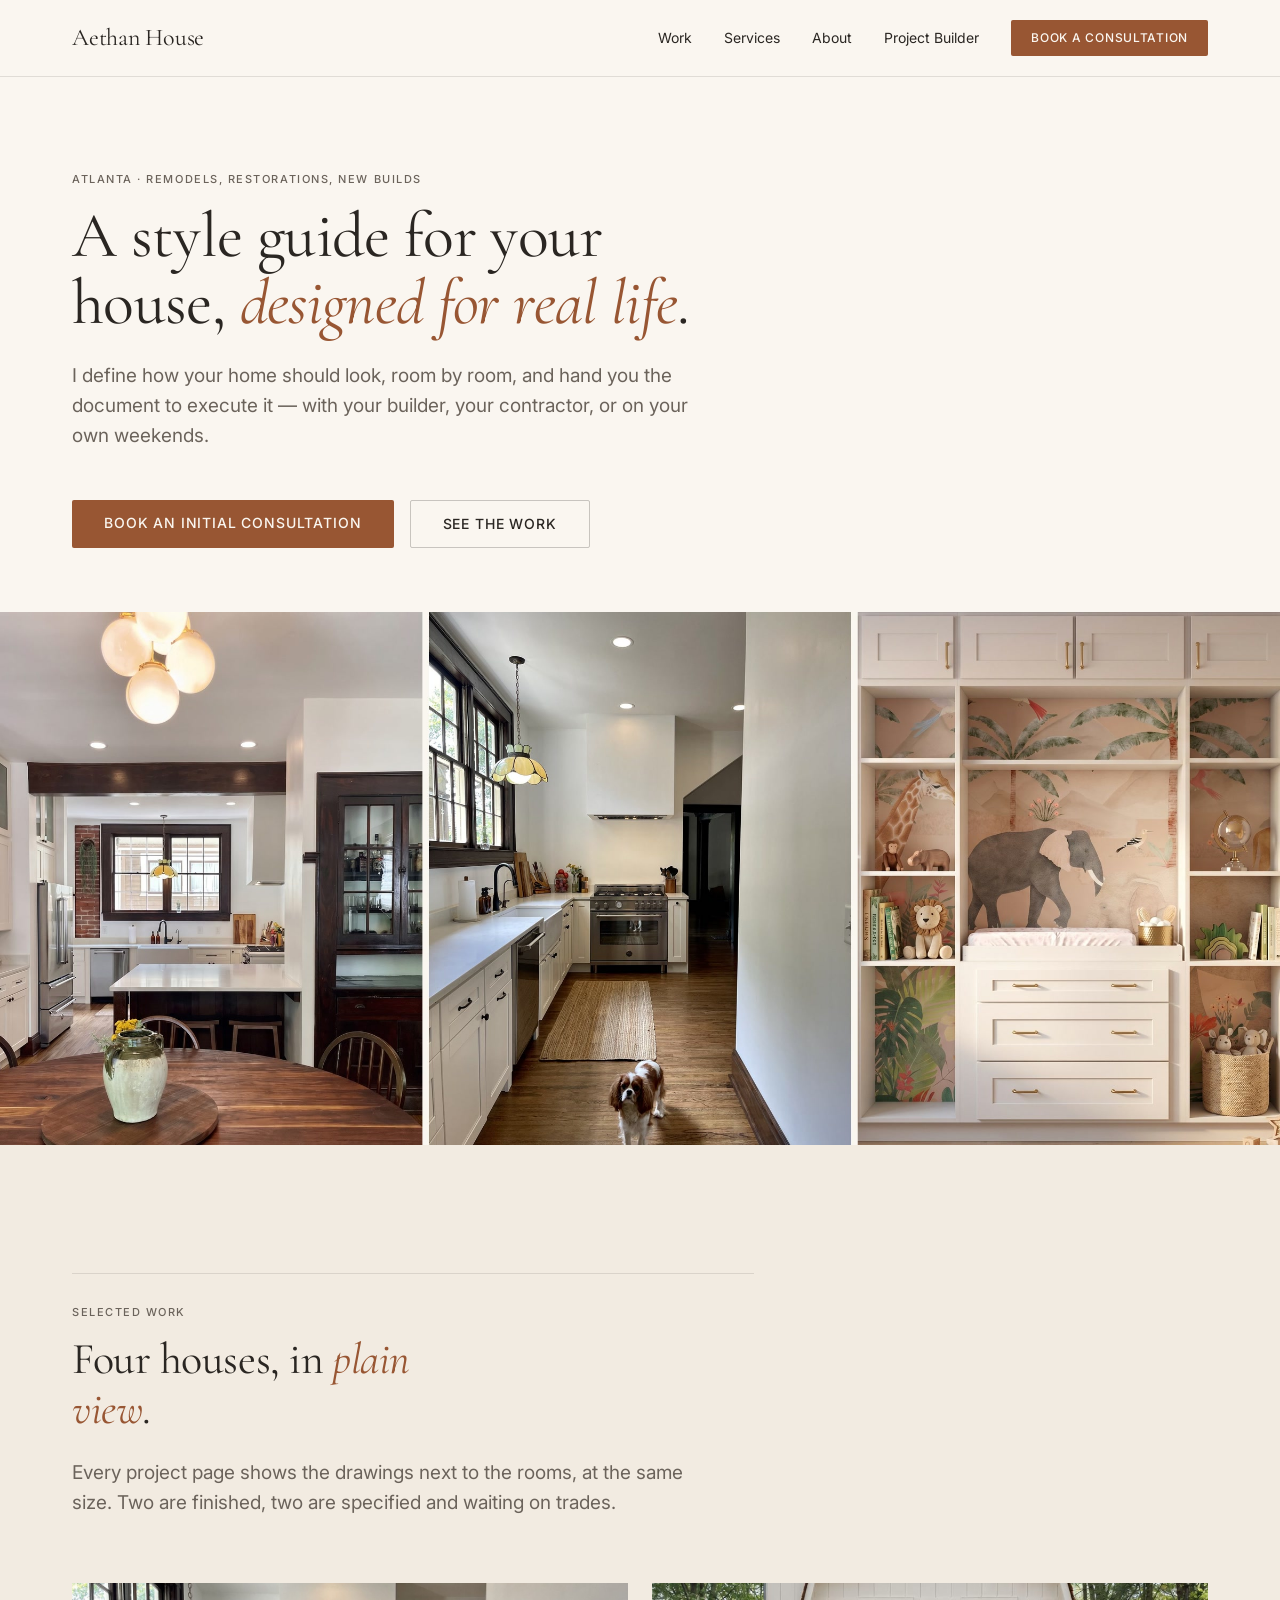
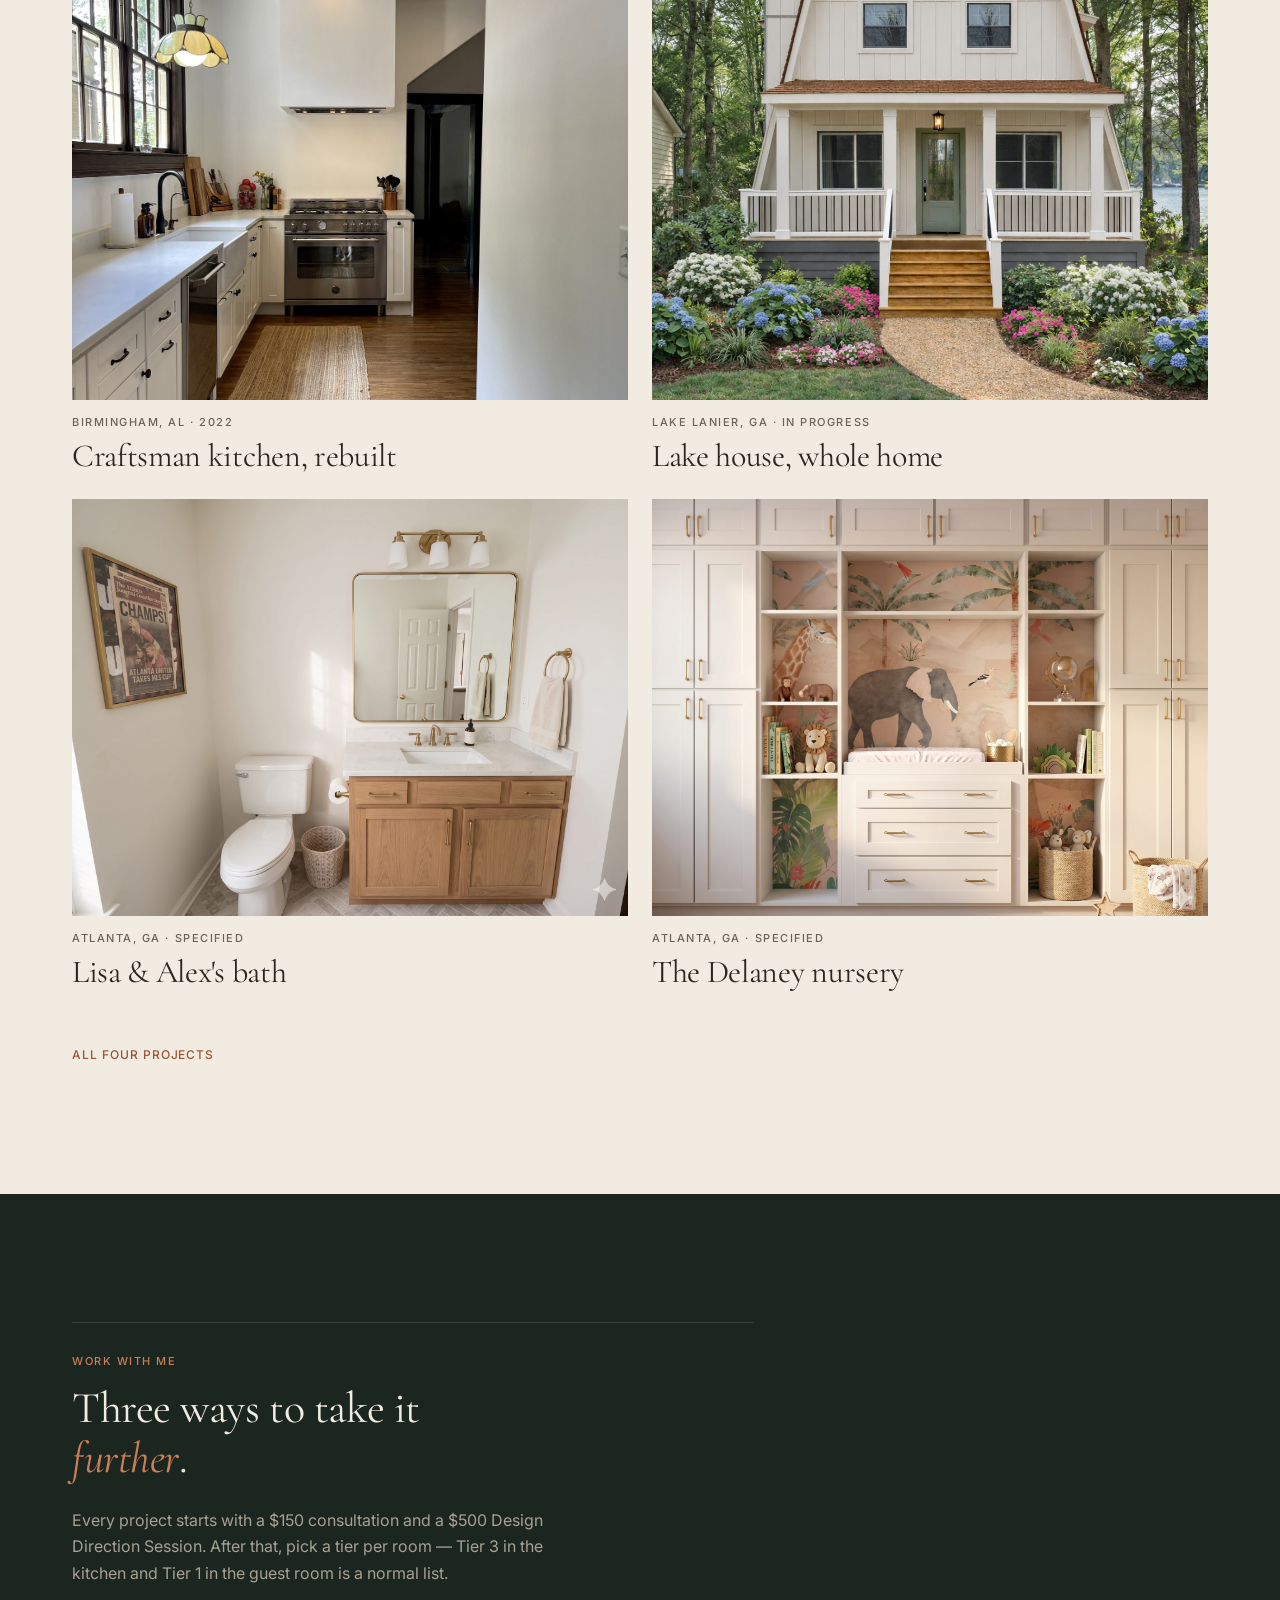
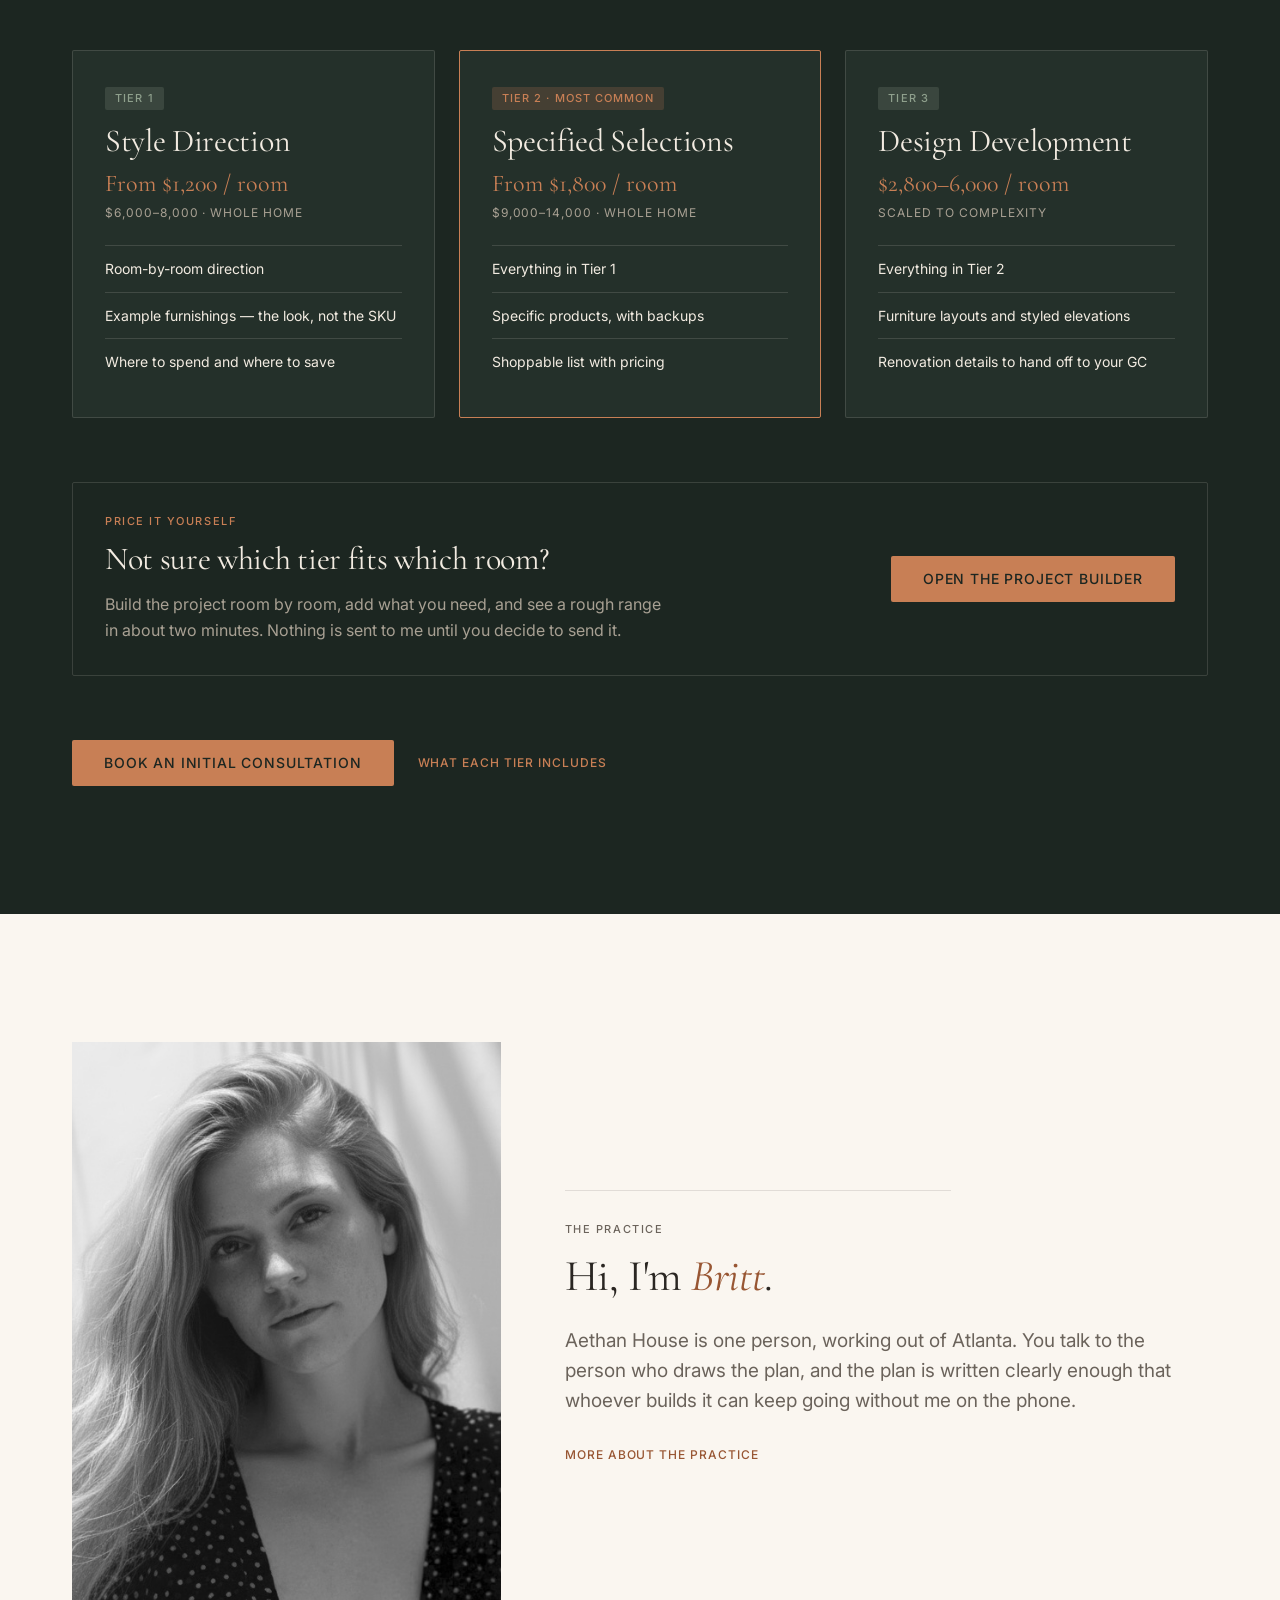
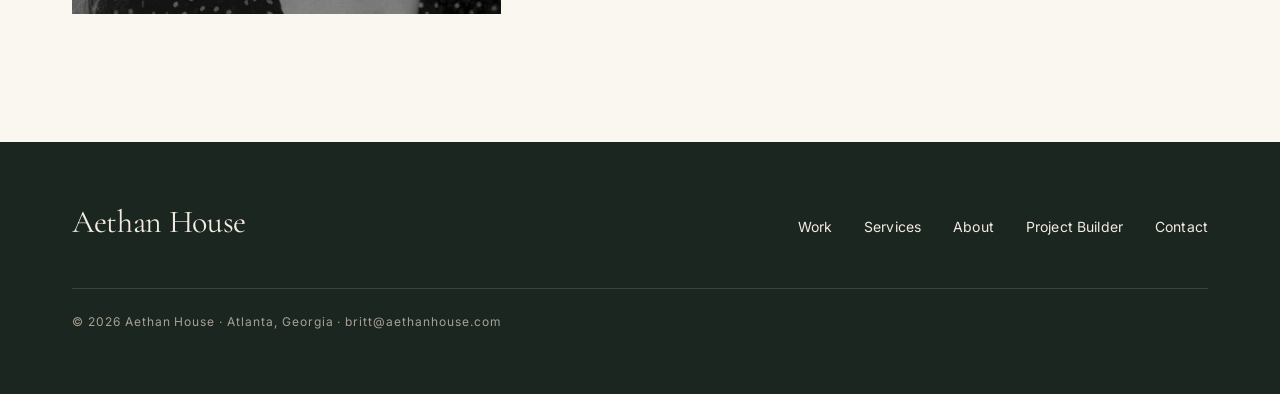
==== commit 36ff4eb1: "Add triptych hero, builder entry point, Netlify form, mobile fixes Hero: replace the single portrait" ====
--- a/index.html
+++ b/index.html
@@ -31,7 +31,7 @@
 </div>
 </section>
 <figure style="margin:0;background:#E4D9C9">
-<img src="assets/projects/birmingham/after_full_kitchen.jpg" alt="Birmingham kitchen — finished view to the island, beam, glass-front uppers, and stainless range" style="width:100%;height:560px;object-fit:cover">
+<img src="assets/hero-triptych.jpg" alt="Three Aethan House interiors — the Birmingham dining room and kitchen, the galley range wall, and the Delaney nursery millwork" style="width:100%;height:auto;display:block" width="2400" height="1000">
 </figure>
 <section style="background:#F2EBE1">
 <div style="max-width:1200px;margin:0 auto;padding:128px 32px">
@@ -77,6 +77,14 @@
 <article style="background:var(--surface-deep-raised);border-radius:var(--radius);border:var(--border-hairline) solid var(--accent);padding:var(--card-padding);color:var(--text-inverse);-webkit-font-smoothing:antialiased;display:flex;flex-direction:column"><div style="margin-bottom:var(--space-1-5)"><span style="display:inline-block;font-family:var(--font-ui);font-weight:var(--weight-medium);font-size:var(--eyebrow);line-height:1;letter-spacing:var(--track-chip);text-transform:uppercase;padding:6px 10px;border-radius:var(--radius);background:rgba(200,127,85,.2);color:var(--accent)">Tier 2 · Most Common</span></div><h3 style="font-family:var(--font-display);font-weight:var(--weight-regular);font-size:var(--display-m);line-height:var(--display-m-lh);letter-spacing:var(--track-display);margin:0 0 var(--space-1)">Specified Selections</h3><div><div style="font-family:var(--font-display);font-weight:var(--weight-regular);font-size:var(--display-s);line-height:var(--display-s-lh);font-variant-numeric:oldstyle-nums;color:var(--accent)">From $1,800 / room</div><div style="font-family:var(--font-ui);font-size:var(--caption);line-height:var(--caption-lh);letter-spacing:.08em;text-transform:uppercase;margin-top:var(--space-half);color:var(--text-inverse-muted)">$9,000–14,000 · whole home</div></div><ul style="list-style:none;margin:20px 0 0;margin-top:var(--space-3);padding:0"><li style="font-family:var(--font-ui);font-size:var(--body-s);line-height:var(--body-s-lh);padding:var(--space-1-5) 0;border-top:var(--border-hairline) solid var(--rule-on-dark);color:var(--text-inverse)">Everything in Tier 1</li><li style="font-family:var(--font-ui);font-size:var(--body-s);line-height:var(--body-s-lh);padding:var(--space-1-5) 0;border-top:var(--border-hairline) solid var(--rule-on-dark);color:var(--text-inverse)">Specific products, with backups</li><li style="font-family:var(--font-ui);font-size:var(--body-s);line-height:var(--body-s-lh);padding:var(--space-1-5) 0;border-top:var(--border-hairline) solid var(--rule-on-dark);color:var(--text-inverse)">Shoppable list with pricing</li></ul></article>
 <article style="background:var(--surface-deep-raised);border-radius:var(--radius);border:var(--border-hairline) solid var(--rule-on-dark);padding:var(--card-padding);color:var(--text-inverse);-webkit-font-smoothing:antialiased;display:flex;flex-direction:column"><div style="margin-bottom:var(--space-1-5)"><span style="display:inline-block;font-family:var(--font-ui);font-weight:var(--weight-medium);font-size:var(--eyebrow);line-height:1;letter-spacing:var(--track-chip);text-transform:uppercase;padding:6px 10px;border-radius:var(--radius);background:var(--chip-fill);color:var(--secondary)">Tier 3</span></div><h3 style="font-family:var(--font-display);font-weight:var(--weight-regular);font-size:var(--display-m);line-height:var(--display-m-lh);letter-spacing:var(--track-display);margin:0 0 var(--space-1)">Design Development</h3><div><div style="font-family:var(--font-display);font-weight:var(--weight-regular);font-size:var(--display-s);line-height:var(--display-s-lh);font-variant-numeric:oldstyle-nums;color:var(--accent)">$2,800–6,000 / room</div><div style="font-family:var(--font-ui);font-size:var(--caption);line-height:var(--caption-lh);letter-spacing:.08em;text-transform:uppercase;margin-top:var(--space-half);color:var(--text-inverse-muted)">Scaled to complexity</div></div><ul style="list-style:none;margin:20px 0 0;margin-top:var(--space-3);padding:0"><li style="font-family:var(--font-ui);font-size:var(--body-s);line-height:var(--body-s-lh);padding:var(--space-1-5) 0;border-top:var(--border-hairline) solid var(--rule-on-dark);color:var(--text-inverse)">Everything in Tier 2</li><li style="font-family:var(--font-ui);font-size:var(--body-s);line-height:var(--body-s-lh);padding:var(--space-1-5) 0;border-top:var(--border-hairline) solid var(--rule-on-dark);color:var(--text-inverse)">Furniture layouts and styled elevations</li><li style="font-family:var(--font-ui);font-size:var(--body-s);line-height:var(--body-s-lh);padding:var(--space-1-5) 0;border-top:var(--border-hairline) solid var(--rule-on-dark);color:var(--text-inverse)">Renovation details to hand off to your GC</li></ul></article>
 </div>
+<div style="margin-top:64px;padding:32px;border:1px solid var(--rule-on-dark);border-radius:var(--radius);display:flex;gap:32px;align-items:center;justify-content:space-between;flex-wrap:wrap">
+<div style="max-width:560px">
+<p style="font:500 11px/1.2 Inter,sans-serif;letter-spacing:.14em;text-transform:uppercase;color:#C87F55;margin:0 0 12px">Price It Yourself</p>
+<h3 style="font:400 32px/1.2 'Cormorant Garamond',serif;letter-spacing:-.01em;color:#F2EBE1;margin:0 0 12px">Not sure which tier fits which room?</h3>
+<p style="font-size:16px;line-height:1.65;color:#A8A093;margin:0">Build the project room by room, add what you need, and see a rough range in about two minutes. Nothing is sent to me until you decide to send it.</p>
+</div>
+<a href="project-builder.html" style="background:#C87F55;color:#1C2621;font:500 14px/1 Inter,sans-serif;letter-spacing:.06em;text-transform:uppercase;padding:16px 32px;border-radius:2px;text-decoration:none;white-space:nowrap">Open the Project Builder</a>
+</div>
 <div style="display:flex;gap:24px;align-items:center;margin-top:64px;flex-wrap:wrap">
 <a href="contact.html" style="background:#C87F55;color:#1C2621;font:500 14px/1 Inter,sans-serif;letter-spacing:.06em;text-transform:uppercase;padding:16px 32px;border-radius:2px;text-decoration:none">Book an Initial Consultation</a>
 <a href="services.html" style="font:500 12px/1 Inter,sans-serif;letter-spacing:.08em;text-transform:uppercase;color:#C87F55;text-decoration:none">What each tier includes</a>
--- a/assets/site.css
+++ b/assets/site.css
@@ -1,31 +1,34 @@
 /* Mobile layer.
-   The design was exported as fixed-width desktop artboards with no breakpoints,
-   and every page is built from inline styles — so these overrides need
+   The Claude Design export is fixed-width desktop artboards with no breakpoints,
+   and the pages are built from inline styles — so these overrides need
    !important and attribute selectors to reach them. Desktop is untouched. */
 
 @media (max-width: 860px) {
-  /* Every multi-column content grid collapses to a single column.
-     "1fr auto" is left alone — it is a label/value row and still reads at 375px. */
-  [style*="grid-template-columns:1fr 1fr"],
-  [style*="grid-template-columns:repeat(2,1fr)"],
-  [style*="grid-template-columns:repeat(3,1fr)"],
-  [style*="grid-template-columns:1.1fr .9fr"],
-  [style*="grid-template-columns:.8fr 1.2fr"],
-  [style*="grid-template-columns:.72fr 1fr"],
-  [style*="grid-template-columns:1.3fr .7fr"],
-  [style*="grid-template-columns:1fr .8fr"],
-  [style*="grid-template-columns:1.2fr .8fr"] {
+  /* Collapse every fractional multi-column grid to one column. Written as a
+     catch-all rather than a list of known values so new layouts from the design
+     are covered too. "1fr auto" is exempt: it is a label/value spec row that
+     still reads correctly at 375px. */
+  [style*="grid-template-columns:"]:not([style*="1fr auto"]) {
     grid-template-columns: 1fr !important;
   }
 
-  /* Sticky nav: wrap the links, drop the spacer that forces one long row */
+  /* The Project Builder's receipt is a sticky sidebar on desktop; once stacked
+     it would sit on top of the rooms it summarises. */
+  aside[style*="position:sticky"] { position: static !important; }
+
+  /* Sticky nav: wrap the links and drop the spacer that forces one long row */
   nav > div {
     flex-wrap: wrap !important;
-    gap: 12px 16px !important;
-    padding: 14px 20px !important;
+    gap: 4px 16px !important;
+    padding: 10px 20px !important;
   }
   nav > div > span[style*="flex:1"] { display: none !important; }
-  nav a[style*="text-transform:uppercase"] { padding: 10px 16px !important; }
+  /* Touch targets: the design system sets --tap-min 44px; the nav links are 14px */
+  nav a {
+    display: inline-flex !important;
+    align-items: center !important;
+    min-height: var(--tap-min) !important;
+  }
 
   /* Section rhythm: 128px desktop -> 64px mobile, 32px gutter -> 20px */
   [style*="padding:128px 32px"] { padding: 64px 20px !important; }
@@ -33,6 +36,7 @@
   [style*="padding:96px 32px 64px"] { padding: 56px 20px 48px !important; }
   [style*="padding:96px 32px"]:not([style*="128px"]):not([style*="64px"]) { padding: 56px 20px !important; }
   [style*="padding:64px 32px 64px"] { padding: 48px 20px !important; }
+  [style*="padding:0 32px 128px"] { padding: 0 20px 64px !important; }
   [style*="padding:16px 32px"] { padding: 16px 20px !important; }
   [style*="padding:18px 32px"] { padding: 18px 20px !important; }
 
